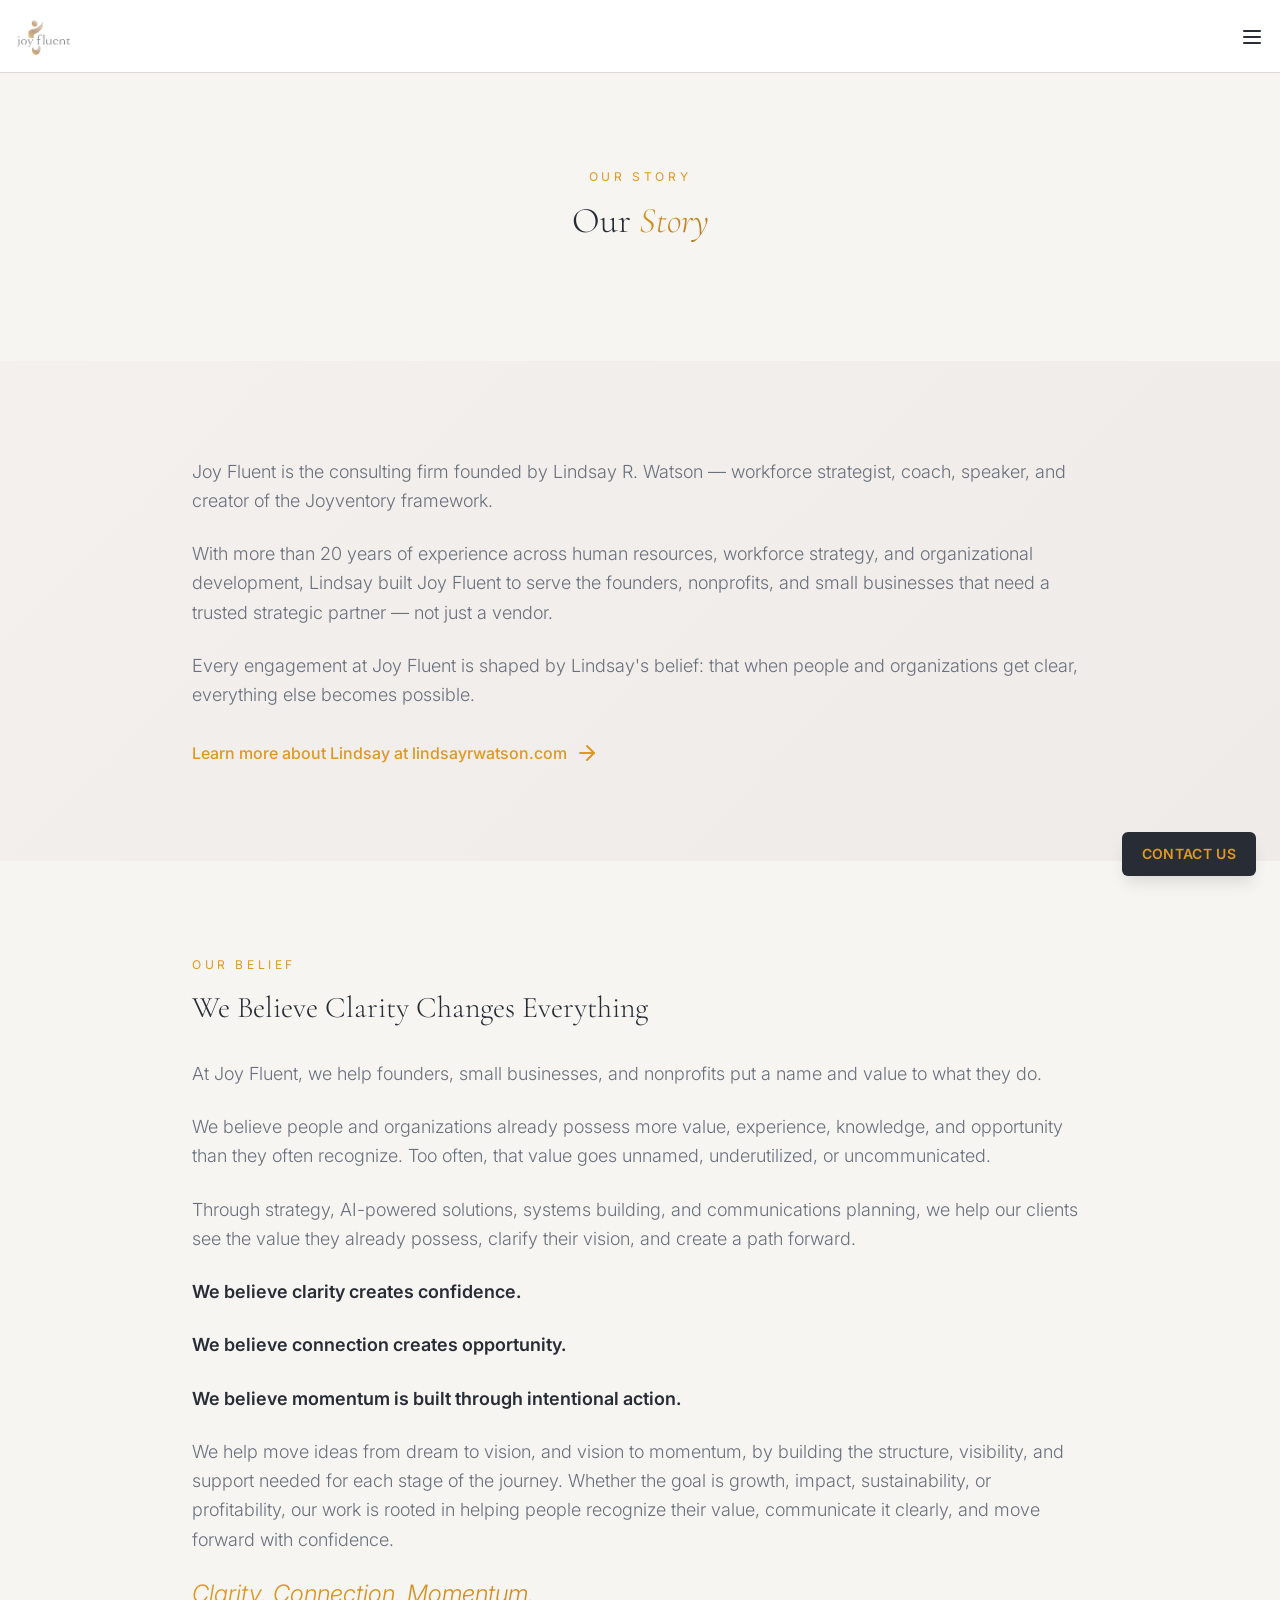
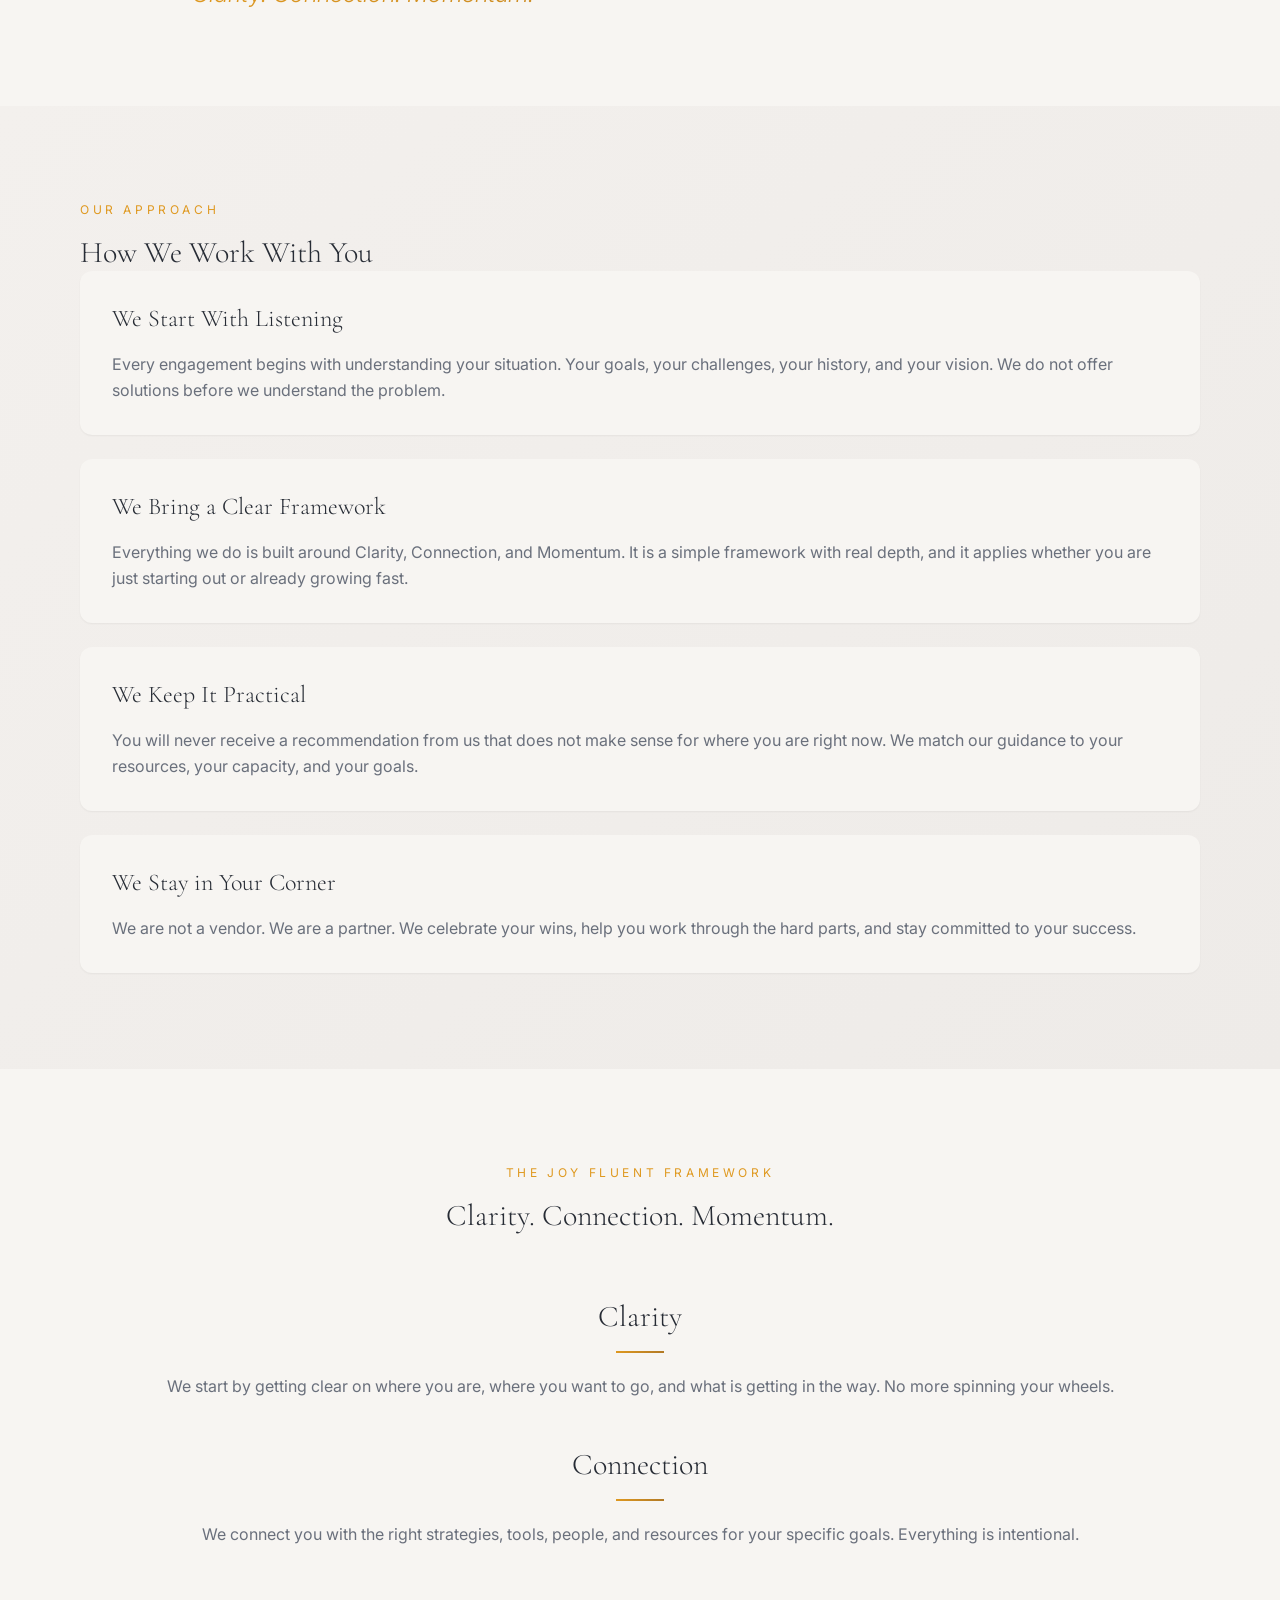
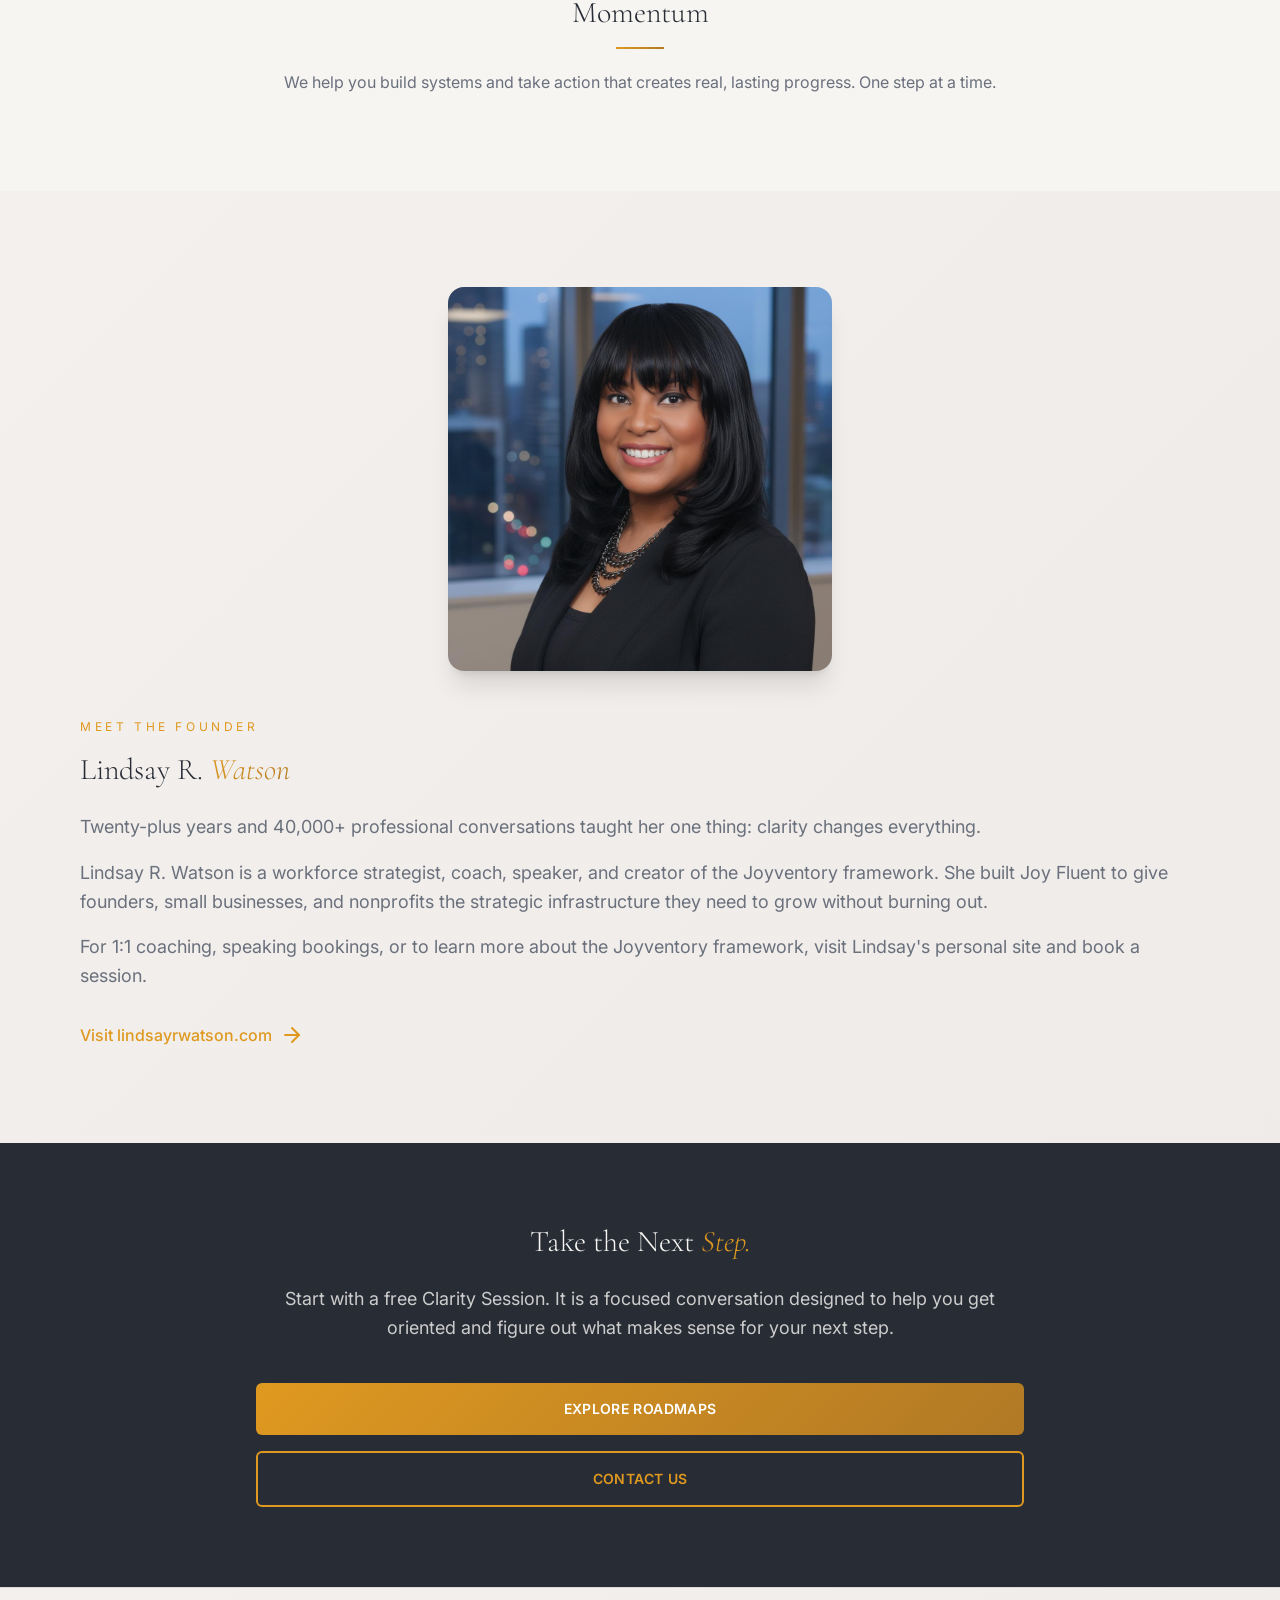
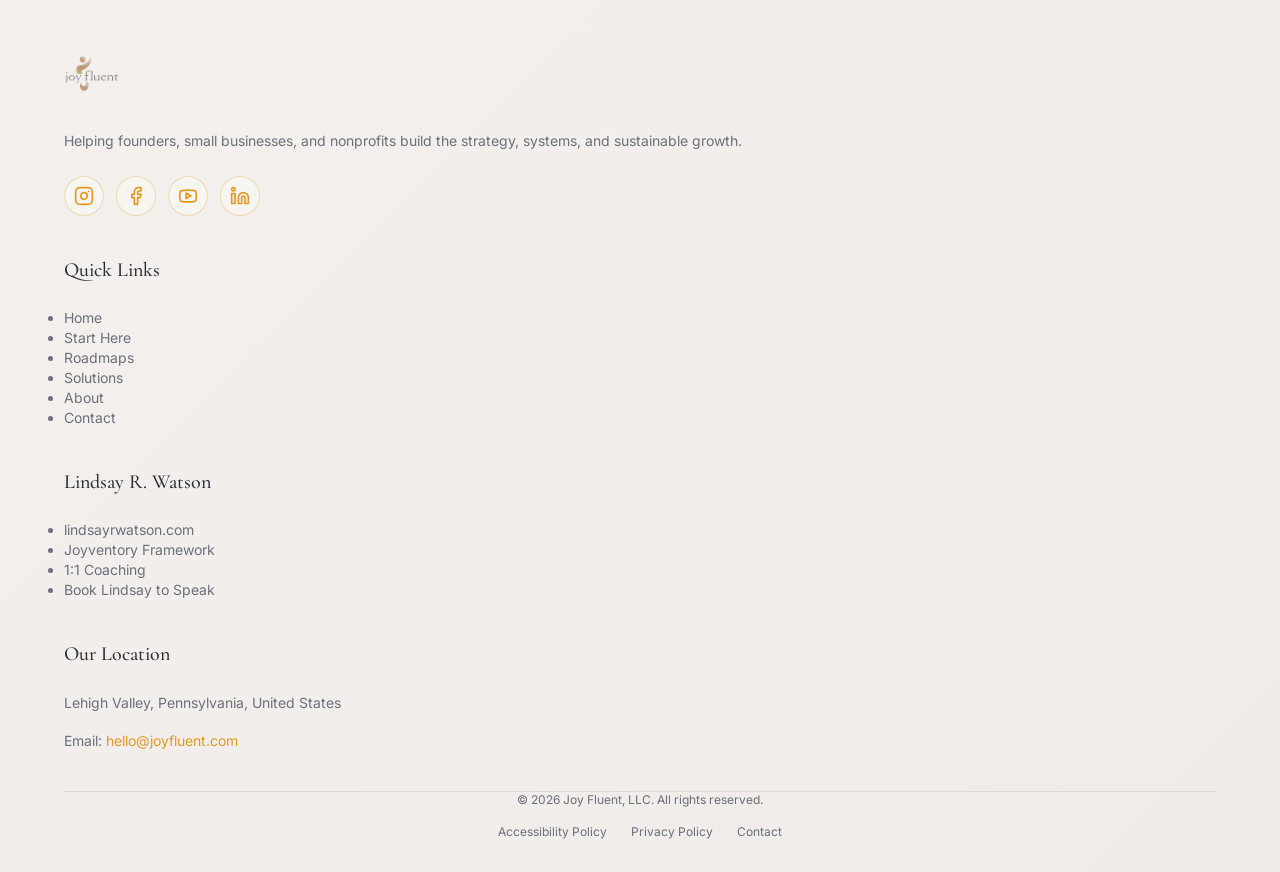
==== about.html @ 50958572 "Initial commit: Replicated Joy Fluent website" ====
<!DOCTYPE html>
<html lang="en">
<head>
  <meta charset="UTF-8">
  <meta name="viewport" content="width=device-width, initial-scale=1.0">
  <title>About Joy Fluent | Clarity, Connection, Momentum</title>
  <link rel="icon" type="image/png" href="assets/joy-fluent-logo.png">
  <link rel="apple-touch-icon" href="assets/joy-fluent-logo.png">
  <meta name="description" content="Joy Fluent is the consulting firm founded by Lindsay R. Watson — workforce strategist, coach, and speaker. We help founders, small businesses, and nonprofits build strategy and systems.">
  <link rel="stylesheet" href="style.css">
</head>
<body>

  <!-- Navigation Header -->
  <nav class="sticky top-0 z-50 bg-white/95 backdrop-blur-md border-b border-border">
    <div class="max-w-7xl mx-auto px-4 md:px-8 flex items-center justify-between h-18 md:h-22">
      <a href="index.html" class="flex items-center shrink-0" aria-label="Joy Fluent home">
        <img alt="Joy Fluent" class="h-14 md:h-16 w-auto" src="assets/joy-fluent-logo.png">
      </a>
      <div class="hidden lg:flex items-center gap-7">
        <a href="index.html" class="text-xs font-body font-medium tracking-wide uppercase transition-colors whitespace-nowrap text-foreground/70 hover:text-foreground">Home</a>
        <a href="start.html" class="text-xs font-body font-medium tracking-wide uppercase transition-colors whitespace-nowrap text-foreground/70 hover:text-foreground">Start Here</a>
        <a href="roadmaps.html" class="text-xs font-body font-medium tracking-wide uppercase transition-colors whitespace-nowrap text-foreground/70 hover:text-foreground">Roadmaps</a>
        <a href="solutions.html" class="text-xs font-body font-medium tracking-wide uppercase transition-colors whitespace-nowrap text-foreground/70 hover:text-foreground">Solutions</a>
        <a href="about.html" class="text-xs font-body font-medium tracking-wide uppercase transition-colors whitespace-nowrap text-foreground border-b-2 border-primary pb-1">About</a>
        <a href="https://www.lindsayrwatson.com" target="_blank" rel="noopener noreferrer" class="text-xs font-body font-medium tracking-wide uppercase transition-colors whitespace-nowrap text-foreground/70 hover:text-foreground">Lindsay R. Watson</a>
        <a href="contact.html" class="text-xs font-body font-medium tracking-wide uppercase transition-colors whitespace-nowrap text-foreground/70 hover:text-foreground">Contact</a>
        <a href="https://www.honeybook.com/widget/joy_fluent_llc_262509/cf_id/5fde792f3f13d2619dc9c4b0" target="_blank" rel="noopener noreferrer" class="gold-gradient-bg text-primary-foreground px-5 py-2.5 rounded-md font-body font-semibold text-xs tracking-wide uppercase hover:opacity-90 transition-opacity">Get Started</a>
      </div>
      <div class="lg:hidden">
        <button type="button" aria-haspopup="dialog" aria-expanded="false" aria-label="Open menu" class="p-2 text-foreground hover:text-primary transition-colors">
          <svg xmlns="http://www.w3.org/2000/svg" width="24" height="24" viewBox="0 0 24 24" fill="none" stroke="currentColor" stroke-width="2" stroke-linecap="round" stroke-linejoin="round" class="lucide lucide-menu w-7 h-7"><line x1="4" x2="20" y1="12" y2="12"></line><line x1="4" x2="20" y1="6" y2="6"></line><line x1="4" x2="20" y1="18" y2="18"></line></svg>
        </button>
      </div>
    </div>
  </nav>

  <!-- Mobile Menu Drawer -->
  <div id="mobile-menu-drawer" class="mobile-menu-drawer">
    <div class="mobile-menu-content">
      <button id="mobile-menu-close" class="mobile-menu-close" aria-label="Close menu">
        <svg xmlns="http://www.w3.org/2000/svg" width="24" height="24" viewBox="0 0 24 24" fill="none" stroke="currentColor" stroke-width="2" stroke-linecap="round" stroke-linejoin="round" class="lucide lucide-x w-7 h-7"><line x1="18" x2="6" y1="6" y2="18"></line><line x1="6" x2="18" y1="6" y2="18"></line></svg>
      </button>
      <div class="mobile-menu-links">
        <a href="index.html">Home</a>
        <a href="start.html">Start Here</a>
        <a href="roadmaps.html">Roadmaps</a>
        <a href="solutions.html">Solutions</a>
        <a href="about.html" class="active">About</a>
        <a href="https://www.lindsayrwatson.com" target="_blank" rel="noopener noreferrer">Lindsay R. Watson</a>
        <a href="contact.html">Contact</a>
        <a href="https://www.honeybook.com/widget/joy_fluent_llc_262509/cf_id/5fde792f3f13d2619dc9c4b0" target="_blank" rel="noopener noreferrer" class="gold-gradient-bg text-primary-foreground text-center py-3 rounded-md font-semibold text-sm">Get Started</a>
      </div>
    </div>
  </div>

  <!-- Hero Section -->
  <section class="section-padding text-center">
    <div class="max-w-3xl mx-auto">
      <p class="font-body text-xs tracking-[0.3em] uppercase text-primary mb-4 text-center">Our Story</p>
      <h1 class="text-4xl md:text-6xl font-display font-light leading-[1.1] mb-6 text-foreground">
        Our <span class="italic gold-gradient-text">Story</span>
      </h1>
    </div>
  </section>

  <!-- Story Intro Section -->
  <section class="section-padding gold-gradient-bg-subtle">
    <div class="max-w-4xl mx-auto">
      <div class="space-y-6 text-lg text-muted-foreground font-body font-light leading-relaxed mb-8">
        <p>
          Joy Fluent is the consulting firm founded by Lindsay R. Watson — workforce strategist, coach, speaker, and creator of the Joyventory framework.
        </p>
        <p>
          With more than 20 years of experience across human resources, workforce strategy, and organizational development, Lindsay built Joy Fluent to serve the founders, nonprofits, and small businesses that need a trusted strategic partner — not just a vendor.
        </p>
        <p>
          Every engagement at Joy Fluent is shaped by Lindsay's belief: that when people and organizations get clear, everything else becomes possible.
        </p>
      </div>
      <a href="https://www.lindsayrwatson.com" target="_blank" rel="noopener noreferrer" class="inline-flex items-center gap-2 font-body font-medium text-primary hover:gap-3 transition-all">
        Learn more about Lindsay at lindsayrwatson.com
        <svg xmlns="http://www.w3.org/2000/svg" width="24" height="24" viewBox="0 0 24 24" fill="none" stroke="currentColor" stroke-width="2" stroke-linecap="round" stroke-linejoin="round" class="lucide lucide-arrow-right w-4 h-4"><path d="M5 12h14"></path><path d="m12 5 7 7-7 7"></path></svg>
      </a>
    </div>
  </section>

  <!-- Our Belief Section -->
  <section class="section-padding bg-background">
    <div class="max-w-4xl mx-auto">
      <p class="font-body text-xs tracking-[0.3em] uppercase text-primary mb-4">Our Belief</p>
      <h2 class="text-3xl md:text-5xl font-display font-light leading-tight mb-8">We Believe Clarity Changes Everything</h2>
      <div class="space-y-6 text-lg text-muted-foreground font-body font-light leading-relaxed">
        <p>
          At Joy Fluent, we help founders, small businesses, and nonprofits put a name and value to what they do.
        </p>
        <p>
          We believe people and organizations already possess more value, experience, knowledge, and opportunity than they often recognize. Too often, that value goes unnamed, underutilized, or uncommunicated.
        </p>
        <p>
          Through strategy, AI-powered solutions, systems building, and communications planning, we help our clients see the value they already possess, clarify their vision, and create a path forward.
        </p>
        <p class="font-semibold text-foreground">We believe clarity creates confidence.</p>
        <p class="font-semibold text-foreground">We believe connection creates opportunity.</p>
        <p class="font-semibold text-foreground">We believe momentum is built through intentional action.</p>
        <p>
          We help move ideas from dream to vision, and vision to momentum, by building the structure, visibility, and support needed for each stage of the journey. Whether the goal is growth, impact, sustainability, or profitability, our work is rooted in helping people recognize their value, communicate it clearly, and move forward with confidence.
        </p>
        <p class="italic gold-gradient-text font-display text-2xl mt-8">Clarity. Connection. Momentum.</p>
      </div>
    </div>
  </section>

  <!-- Our Approach Section -->
  <section class="section-padding gold-gradient-bg-subtle">
    <div class="max-w-6xl mx-auto">
      <div class="mb-12">
        <p class="font-body text-xs tracking-[0.3em] uppercase text-primary mb-4">Our Approach</p>
        <h2 class="text-3xl md:text-5xl font-display font-light leading-tight">How We Work With You</h2>
      </div>
      <div class="grid md:grid-cols-2 lg:grid-cols-4 gap-6">
        
        <!-- Pillar 1 -->
        <div class="bg-background rounded-xl p-8 shadow-sm">
          <h3 class="font-display text-2xl mb-4 text-foreground">We Start With Listening</h3>
          <p class="font-body text-muted-foreground leading-relaxed">Every engagement begins with understanding your situation. Your goals, your challenges, your history, and your vision. We do not offer solutions before we understand the problem.</p>
        </div>

        <!-- Pillar 2 -->
        <div class="bg-background rounded-xl p-8 shadow-sm">
          <h3 class="font-display text-2xl mb-4 text-foreground">We Bring a Clear Framework</h3>
          <p class="font-body text-muted-foreground leading-relaxed">Everything we do is built around Clarity, Connection, and Momentum. It is a simple framework with real depth, and it applies whether you are just starting out or already growing fast.</p>
        </div>

        <!-- Pillar 3 -->
        <div class="bg-background rounded-xl p-8 shadow-sm">
          <h3 class="font-display text-2xl mb-4 text-foreground">We Keep It Practical</h3>
          <p class="font-body text-muted-foreground leading-relaxed">You will never receive a recommendation from us that does not make sense for where you are right now. We match our guidance to your resources, your capacity, and your goals.</p>
        </div>

        <!-- Pillar 4 -->
        <div class="bg-background rounded-xl p-8 shadow-sm">
          <h3 class="font-display text-2xl mb-4 text-foreground">We Stay in Your Corner</h3>
          <p class="font-body text-muted-foreground leading-relaxed">We are not a vendor. We are a partner. We celebrate your wins, help you work through the hard parts, and stay committed to your success.</p>
        </div>

      </div>
    </div>
  </section>

  <!-- The Framework Section -->
  <section class="section-padding bg-background">
    <div class="max-w-6xl mx-auto">
      <div class="text-center mb-16">
        <p class="font-body text-xs tracking-[0.3em] uppercase text-primary mb-4 text-center">The Joy Fluent Framework</p>
        <h2 class="text-3xl md:text-5xl font-display font-light leading-tight max-w-3xl mx-auto">Clarity. Connection. Momentum.</h2>
      </div>
      <div class="grid md:grid-cols-3 gap-12">
        <div class="text-center">
          <h3 class="font-display text-3xl md:text-4xl font-light text-foreground mb-4">Clarity</h3>
          <div class="w-12 h-0.5 gold-gradient-bg mx-auto mb-5"></div>
          <p class="font-body text-muted-foreground leading-relaxed">We start by getting clear on where you are, where you want to go, and what is getting in the way. No more spinning your wheels.</p>
        </div>
        <div class="text-center">
          <h3 class="font-display text-3xl md:text-4xl font-light text-foreground mb-4">Connection</h3>
          <div class="w-12 h-0.5 gold-gradient-bg mx-auto mb-5"></div>
          <p class="font-body text-muted-foreground leading-relaxed">We connect you with the right strategies, tools, people, and resources for your specific goals. Everything is intentional.</p>
        </div>
        <div class="text-center">
          <h3 class="font-display text-3xl md:text-4xl font-light text-foreground mb-4">Momentum</h3>
          <div class="w-12 h-0.5 gold-gradient-bg mx-auto mb-5"></div>
          <p class="font-body text-muted-foreground leading-relaxed">We help you build systems and take action that creates real, lasting progress. One step at a time.</p>
        </div>
      </div>
    </div>
  </section>

  <!-- Meet the Founder Section -->
  <section class="section-padding gold-gradient-bg-subtle">
    <div class="max-w-6xl mx-auto grid md:grid-cols-2 gap-12 lg:gap-16 items-center">
      <div class="flex justify-center md:justify-start">
        <div class="relative">
          <div class="absolute -inset-3 gold-gradient-bg rounded-2xl opacity-20 blur-xl"></div>
          <img src="assets/lindsay-headshot-home.jpeg" alt="Lindsay R. Watson, Founder of Joy Fluent" class="relative rounded-2xl w-full max-w-sm object-cover shadow-xl" width="512" height="512" loading="lazy">
        </div>
      </div>
      <div>
        <p class="font-body text-xs tracking-[0.3em] uppercase text-primary mb-4">Meet the Founder</p>
        <h2 class="text-3xl md:text-5xl font-display font-light leading-tight mb-6">Lindsay R. <span class="italic gold-gradient-text">Watson</span></h2>
        <div class="space-y-4 font-body text-lg text-muted-foreground leading-relaxed mb-8">
          <p>
            Twenty-plus years and 40,000+ professional conversations taught her one thing: clarity changes everything.
          </p>
          <p>
            Lindsay R. Watson is a workforce strategist, coach, speaker, and creator of the Joyventory framework. She built Joy Fluent to give founders, small businesses, and nonprofits the strategic infrastructure they need to grow without burning out.
          </p>
          <p>
            For 1:1 coaching, speaking bookings, or to learn more about the Joyventory framework, visit Lindsay's personal site and book a session.
          </p>
        </div>
        <a href="https://www.lindsayrwatson.com" target="_blank" rel="noopener noreferrer" class="inline-flex items-center gap-2 font-body font-medium text-primary hover:gap-3 transition-all">
          Visit lindsayrwatson.com
          <svg xmlns="http://www.w3.org/2000/svg" width="24" height="24" viewBox="0 0 24 24" fill="none" stroke="currentColor" stroke-width="2" stroke-linecap="round" stroke-linejoin="round" class="lucide lucide-arrow-right w-4 h-4"><path d="M5 12h14"></path><path d="m12 5 7 7-7 7"></path></svg>
        </a>
      </div>
    </div>
  </section>

  <!-- Dark CTA Banner -->
  <section class="py-20 md:py-28 px-6 md:px-12 bg-foreground text-background">
    <div class="max-w-3xl mx-auto text-center">
      <h2 class="text-3xl md:text-5xl font-display font-light leading-tight mb-6">Take the Next <span class="italic text-primary">Step.</span></h2>
      <p class="font-body text-lg text-background/80 leading-relaxed mb-10">
        Start with a free Clarity Session. It is a focused conversation designed to help you get oriented and figure out what makes sense for your next step.
      </p>
      <div class="flex flex-col sm:flex-row gap-4 justify-center">
        <a href="roadmaps.html" class="inline-flex items-center justify-center gold-gradient-bg text-primary-foreground px-8 py-4 rounded-md font-body font-semibold text-sm tracking-wide uppercase hover:opacity-90 transition-all hover:-translate-y-0.5">Explore Roadmaps</a>
        <a href="https://www.honeybook.com/widget/joy_fluent_llc_262509/cf_id/5fde792f3f13d2619dc9c4b0" target="_blank" rel="noopener noreferrer" class="inline-flex items-center justify-center border-2 border-primary text-primary px-8 py-4 rounded-md font-body font-semibold text-sm tracking-wide uppercase hover:bg-primary hover:text-primary-foreground transition-all hover:-translate-y-0.5">Contact Us</a>
      </div>
    </div>
  </section>

  <!-- Footer -->
  <footer class="gold-gradient-bg-subtle text-foreground border-t border-border px-6 md:px-12 pt-14 pb-8">
    <div class="max-w-6xl mx-auto">
      <div class="grid md:grid-cols-2 lg:grid-cols-4 gap-10 mb-10">
        <div>
          <a href="index.html" class="inline-block mb-6">
            <img alt="Joy Fluent" class="h-14 w-auto mix-blend-multiply" src="assets/joy-fluent-logo.png">
          </a>
          <p class="font-body text-sm text-muted-foreground leading-relaxed mb-6">
            Helping founders, small businesses, and nonprofits build the strategy, systems, and sustainable growth.
          </p>
          <div class="flex items-center gap-3">
            <a href="https://www.instagram.com/joyfluent/" target="_blank" rel="noopener noreferrer" class="inline-flex items-center justify-center w-10 h-10 rounded-full border border-primary/30 bg-background text-primary hover:bg-primary hover:text-primary-foreground transition-colors" aria-label="Instagram">
              <svg xmlns="http://www.w3.org/2000/svg" width="20" height="20" viewBox="0 0 24 24" fill="none" stroke="currentColor" stroke-width="2" stroke-linecap="round" stroke-linejoin="round" class="lucide lucide-instagram"><rect width="20" height="20" x="2" y="2" rx="5" ry="5"></rect><path d="M16 11.37A4 4 0 1 1 12.63 8 4 4 0 0 1 16 11.37z"></path><line x1="17.5" x2="17.51" y1="6.5" y2="6.5"></line></svg>
            </a>
            <a href="https://www.facebook.com/joyfluent" target="_blank" rel="noopener noreferrer" class="inline-flex items-center justify-center w-10 h-10 rounded-full border border-primary/30 bg-background text-primary hover:bg-primary hover:text-primary-foreground transition-colors" aria-label="Facebook">
              <svg xmlns="http://www.w3.org/2000/svg" width="20" height="20" viewBox="0 0 24 24" fill="none" stroke="currentColor" stroke-width="2" stroke-linecap="round" stroke-linejoin="round" class="lucide lucide-facebook"><path d="M18 2h-3a5 5 0 0 0-5 5v3H7v4h3v8h4v-8h3l1-4h-4V7a1 1 0 0 1 1-1h3z"></path></svg>
            </a>
            <a href="https://www.youtube.com/@JoyFluent" target="_blank" rel="noopener noreferrer" class="inline-flex items-center justify-center w-10 h-10 rounded-full border border-primary/30 bg-background text-primary hover:bg-primary hover:text-primary-foreground transition-colors" aria-label="YouTube">
              <svg xmlns="http://www.w3.org/2000/svg" width="20" height="20" viewBox="0 0 24 24" fill="none" stroke="currentColor" stroke-width="2" stroke-linecap="round" stroke-linejoin="round" class="lucide lucide-youtube"><path d="M2.5 17a24.12 24.12 0 0 1 0-10 2 2 0 0 1 1.4-1.4 49.56 49.56 0 0 1 16.2 0A2 2 0 0 1 21.5 7a24.12 24.12 0 0 1 0 10 2 2 0 0 1-1.4 1.4 49.55 49.55 0 0 1-16.2 0A2 2 0 0 1 2.5 17z"></path><polygon points="9.75 15.02 15.5 11.75 9.75 8.48 9.75 15.02"></polygon></svg>
            </a>
            <a href="https://www.linkedin.com/company/joyfluent/" target="_blank" rel="noopener noreferrer" class="inline-flex items-center justify-center w-10 h-10 rounded-full border border-primary/30 bg-background text-primary hover:bg-primary hover:text-primary-foreground transition-colors" aria-label="LinkedIn">
              <svg xmlns="http://www.w3.org/2000/svg" width="20" height="20" viewBox="0 0 24 24" fill="none" stroke="currentColor" stroke-width="2" stroke-linecap="round" stroke-linejoin="round" class="lucide lucide-linkedin"><path d="M16 8a6 6 0 0 1 6 6v7h-4v-7a2 2 0 0 0-2-2 2 2 0 0 0-2 2v7h-4v-7a6 6 0 0 1 6-6z"></path><rect width="4" height="12" x="2" y="9"></rect><circle cx="4" cy="4" r="2"></circle></svg>
            </a>
          </div>
        </div>
        <div>
          <h4 class="font-display text-xl font-medium mb-6">Quick Links</h4>
          <ul class="space-y-3 font-body text-sm text-muted-foreground">
            <li><a href="index.html" class="hover:text-primary transition-colors">Home</a></li>
            <li><a href="start.html" class="hover:text-primary transition-colors">Start Here</a></li>
            <li><a href="roadmaps.html" class="hover:text-primary transition-colors">Roadmaps</a></li>
            <li><a href="solutions.html" class="hover:text-primary transition-colors">Solutions</a></li>
            <li><a href="about.html" class="hover:text-primary transition-colors">About</a></li>
            <li><a href="contact.html" class="hover:text-primary transition-colors">Contact</a></li>
          </ul>
        </div>
        <div>
          <h4 class="font-display text-xl font-medium mb-6">Lindsay R. Watson</h4>
          <ul class="space-y-3 font-body text-sm text-muted-foreground">
            <li><a href="https://www.lindsayrwatson.com" target="_blank" rel="noopener noreferrer" class="hover:text-primary transition-colors">lindsayrwatson.com</a></li>
            <li><a href="https://www.lindsayrwatson.com" target="_blank" rel="noopener noreferrer" class="hover:text-primary transition-colors">Joyventory Framework</a></li>
            <li><a href="https://www.lindsayrwatson.com" target="_blank" rel="noopener noreferrer" class="hover:text-primary transition-colors">1:1 Coaching</a></li>
            <li><a href="https://www.lindsayrwatson.com" target="_blank" rel="noopener noreferrer" class="hover:text-primary transition-colors">Book Lindsay to Speak</a></li>
          </ul>
        </div>
        <div>
          <h4 class="font-display text-xl font-medium mb-6">Our Location</h4>
          <p class="font-body text-sm text-muted-foreground leading-relaxed mb-4">
            Lehigh Valley, Pennsylvania, United States
          </p>
          <p class="font-body text-sm text-muted-foreground">
            Email: <a href="mailto:hello@joyfluent.com" class="text-primary hover:underline">hello@joyfluent.com</a>
          </p>
        </div>
      </div>
      <div class="border-t border-border pt-8 flex flex-col md:flex-row justify-between items-center gap-4 text-xs text-muted-foreground font-body">
        <p>&copy; 2026 Joy Fluent, LLC. All rights reserved.</p>
        <div class="flex gap-6">
          <a href="accessibility.html" class="hover:text-primary transition-colors">Accessibility Policy</a>
          <a href="privacy.html" class="hover:text-primary transition-colors">Privacy Policy</a>
          <a href="contact.html" class="hover:text-primary transition-colors">Contact</a>
        </div>
      </div>
    </div>
  </footer>

  <!-- Fixed HoneyBook CTA Widget Button -->
  <a href="https://www.honeybook.com/widget/joy_fluent_llc_262509/cf_id/5fde792f3f13d2619dc9c4b0" target="_blank" rel="noopener noreferrer" class="fixed-contact-button px-5 py-3 rounded-md font-body font-semibold text-sm tracking-wide uppercase shadow-lg hover:opacity-90 transition-opacity flex items-center gap-2">
    Contact Us
  </a>

  <script src="script.js"></script>
</body>
</html>
---- style.css ----
@import "https://fonts.googleapis.com/css2?family=Cormorant+Garamond:ital,wght@0,300;0,400;0,500;0,600;0,700;1,300;1,400&family=Inter:wght@300;400;500;600&display=swap";

/* CSS Variables matching original theme */
:root {
  --background: 30 25% 96%;
  --foreground: 220 15% 18%;
  --card: 30 20% 93%;
  --card-foreground: 220 15% 18%;
  --popover: 30 25% 96%;
  --popover-foreground: 220 15% 18%;
  --primary: 38 75% 50%;
  --primary-foreground: 0 0% 100%;
  --secondary: 30 15% 90%;
  --secondary-foreground: 220 15% 25%;
  --muted: 30 10% 90%;
  --muted-foreground: 220 8% 45%;
  --accent: 38 75% 50%;
  --accent-foreground: 0 0% 100%;
  --destructive: 0 84.2% 60.2%;
  --destructive-foreground: 0 0% 100%;
  --border: 30 10% 85%;
  --input: 30 10% 85%;
  --ring: 38 75% 50%;
  --radius: .5rem;
  --gold-start: 38 75% 55%;
  --gold-end: 36 65% 42%;
  --warm-cream: 30 20% 93%;
  --warm-white: 30 25% 96%;
  --charcoal: 220 15% 18%;
  --soft-gray: 220 8% 55%;
}

/* Base resets */
* {
  box-sizing: border-box;
  margin: 0;
  padding: 0;
  border-color: hsl(var(--border));
}

html {
  scroll-behavior: smooth;
}

body {
  background-color: hsl(var(--background));
  font-family: 'Inter', sans-serif;
  color: hsl(var(--foreground));
  -webkit-font-smoothing: antialiased;
  -moz-osx-font-smoothing: grayscale;
  line-height: 1.5;
  overflow-x: hidden;
}

h1, h2, h3, h4, h5, h6 {
  font-family: 'Cormorant Garamond', serif;
  font-weight: 300;
}

a {
  color: inherit;
  text-decoration: none;
}

button {
  background: none;
  border: none;
  cursor: pointer;
  font-family: inherit;
}

img {
  max-width: 100%;
  height: auto;
  display: block;
}

/* Common Layout Utilities */
.min-h-screen { min-height: 100vh; }
.w-full { width: 100%; }
.h-full { height: 100%; }
.h-auto { height: auto; }
.max-w-7xl { max-width: 80rem; }
.max-w-6xl { max-width: 72rem; }
.max-w-4xl { max-width: 56rem; }
.max-w-3xl { max-width: 48rem; }
.max-w-2xl { max-width: 42rem; }
.max-w-sm { max-width: 24rem; }
.mx-auto { margin-left: auto; margin-right: auto; }

/* Display & Flexbox/Grid Utilities */
.block { display: block; }
.inline-block { display: inline-block; }
.flex { display: flex; }
.inline-flex { display: inline-flex; }
.grid { display: grid; }
.hidden { display: none; }

.flex-col { flex-direction: column; }
.flex-row { flex-direction: row; }
.items-start { align-items: flex-start; }
.items-center { align-items: center; }
.justify-center { justify-content: center; }
.justify-between { justify-content: space-between; }
.flex-grow { flex-grow: 1; }
.shrink-0 { flex-shrink: 0; }

.gap-2 { gap: 0.5rem; }
.gap-3 { gap: 0.75rem; }
.gap-4 { gap: 1rem; }
.gap-6 { gap: 1.5rem; }
.gap-7 { gap: 1.75rem; }
.gap-8 { gap: 2rem; }
.gap-10 { gap: 2.5rem; }
.gap-12 { gap: 3rem; }

.grid-cols-1 { grid-template-columns: repeat(1, minmax(0, 1fr)); }

@media (min-width: 768px) {
  .md:flex-row { flex-direction: row; }
  .md:grid-cols-2 { grid-template-columns: repeat(2, minmax(0, 1fr)); }
  .md:grid-cols-3 { grid-template-columns: repeat(3, minmax(0, 1fr)); }
  .hidden.md:flex { display: flex; }
}

@media (min-width: 1024px) {
  .lg:flex { display: flex; }
  .lg:hidden { display: none; }
}

/* Padding & Margin Utilities */
.p-8 { padding: 2rem; }
.px-4 { padding-left: 1rem; padding-right: 1rem; }
.px-5 { padding-left: 1.25rem; padding-right: 1.25rem; }
.px-6 { padding-left: 1.5rem; padding-right: 1.5rem; }
.px-8 { padding-left: 2rem; padding-right: 2rem; }
.py-2 { padding-top: 0.5rem; padding-bottom: 0.5rem; }
.py-2.5 { padding-top: 0.625rem; padding-bottom: 0.625rem; }
.py-3 { padding-top: 0.75rem; padding-bottom: 0.75rem; }
.py-4 { padding-top: 1rem; padding-bottom: 1rem; }
.py-16 { padding-top: 4rem; padding-bottom: 4rem; }
.py-20 { padding-top: 5rem; padding-bottom: 5rem; }
.pb-1 { padding-bottom: 0.25rem; }
.pb-8 { padding-bottom: 2rem; }
.pt-14 { padding-top: 3.5rem; }
.mt-4 { margin-top: 1rem; }
.mt-6 { margin-top: 1.5rem; }
.mt-8 { margin-top: 2rem; }
.mt-10 { margin-top: 2.5rem; }
.mt-14 { margin-top: 3.5rem; }
.mb-2 { margin-bottom: 0.5rem; }
.mb-3 { margin-bottom: 0.75rem; }
.mb-4 { margin-bottom: 1rem; }
.mb-5 { margin-bottom: 1.25rem; }
.mb-6 { margin-bottom: 1.5rem; }
.mb-8 { margin-bottom: 2rem; }
.mb-10 { margin-bottom: 2.5rem; }
.mb-16 { margin-bottom: 4rem; }
.space-y-4 > :not([hidden]) ~ :not([hidden]) { margin-top: 1rem; }
.space-y-5 > :not([hidden]) ~ :not([hidden]) { margin-top: 1.25rem; }
.space-y-6 > :not([hidden]) ~ :not([hidden]) { margin-top: 1.5rem; }
.space-y-8 > :not([hidden]) ~ :not([hidden]) { margin-top: 2rem; }

/* Typography Utilities */
.text-xs { font-size: 0.75rem; line-height: 1rem; }
.text-sm { font-size: 0.875rem; line-height: 1.25rem; }
.text-base { font-size: 1rem; line-height: 1.5rem; }
.text-lg { font-size: 1.125rem; line-height: 1.75rem; }
.text-xl { font-size: 1.25rem; line-height: 1.75rem; }
.text-2xl { font-size: 1.5rem; line-height: 2rem; }
.text-3xl { font-size: 1.875rem; line-height: 2.25rem; }
.text-4xl { font-size: 2.25rem; line-height: 2.5rem; }
.text-5xl { font-size: 3rem; line-height: 1.1; }
.text-6xl { font-size: 3.75rem; line-height: 1.1; }
.text-7xl { font-size: 4.5rem; line-height: 1.05; }

.font-light { font-weight: 300; }
.font-normal { font-weight: 400; }
.font-medium { font-weight: 500; }
.font-semibold { font-weight: 600; }
.font-bold { font-weight: 700; }

.uppercase { text-transform: uppercase; }
.italic { font-style: italic; }
.not-italic { font-style: normal; }
.text-center { text-align: center; }
.text-left { text-align: left; }
.text-right { text-align: right; }
.tracking-wide { letter-spacing: 0.025em; }
.tracking-widest { letter-spacing: 0.1em; }
.tracking-\[0\.3em\] { letter-spacing: 0.3em; }
.leading-relaxed { line-height: 1.625; }
.leading-tight { line-height: 1.25; }
.leading-\[1\.05\] { line-height: 1.05; }
.leading-\[1\.1\] { line-height: 1.1; }
.whitespace-nowrap { white-space: nowrap; }

/* Core Color Utilities */
.text-foreground { color: hsl(var(--foreground)); }
.text-muted-foreground { color: hsl(var(--muted-foreground)); }
.text-primary { color: hsl(var(--primary)); }
.text-primary-foreground { color: hsl(var(--primary-foreground)); }
.text-background { color: hsl(var(--background)); }
.text-foreground\/70 { color: hsl(var(--foreground) / 0.7); }
.text-foreground\/90 { color: hsl(var(--foreground) / 0.9); }
.text-background\/80 { color: hsl(var(--background) / 0.8); }

.bg-background { background-color: hsl(var(--background)); }
.bg-card { background-color: hsl(var(--card)); }
.bg-muted { background-color: hsl(var(--muted)); }
.bg-foreground { background-color: hsl(var(--foreground)); }
.bg-white\/95 { background-color: rgba(255, 255, 255, 0.95); }
.backdrop-blur-md { backdrop-filter: blur(12px); -webkit-backdrop-filter: blur(12px); }

/* Borders & Shadow Utilities */
.border { border-width: 1px; border-style: solid; }
.border-2 { border-width: 2px; border-style: solid; }
.border-b { border-bottom-width: 1px; border-bottom-style: solid; }
.border-b-2 { border-bottom-width: 2px; border-bottom-style: solid; }
.border-t { border-top-width: 1px; border-top-style: solid; }
.border-l-4 { border-left-width: 4px; border-left-style: solid; }
.border-primary\/30 { border-color: hsl(var(--primary) / 0.3); }
.border-border { border-color: hsl(var(--border)); }
.border-primary { border-color: hsl(var(--primary)); }
.border-transparent { border-color: transparent; }

.rounded-md { border-radius: calc(var(--radius) - 2px); }
.rounded-xl { border-radius: 0.75rem; }
.rounded-2xl { border-radius: 1rem; }
.rounded-full { border-radius: 9999px; }

.shadow-sm { box-shadow: 0 1px 2px 0 rgba(0, 0, 0, 0.05); }
.shadow-md { box-shadow: 0 4px 6px -1px rgba(0, 0, 0, 0.1), 0 2px 4px -2px rgba(0, 0, 0, 0.1); }
.shadow-lg { box-shadow: 0 10px 15px -3px rgba(0, 0, 0, 0.1), 0 4px 6px -4px rgba(0, 0, 0, 0.1); }
.shadow-xl { box-shadow: 0 20px 25px -5px rgba(0, 0, 0, 0.1), 0 8px 10px -6px rgba(0, 0, 0, 0.1); }

/* Sticky & Sizing Layouts */
.sticky { position: sticky; }
.absolute { position: absolute; }
.relative { position: relative; }
.inset-0 { top: 0; right: 0; bottom: 0; left: 0; }
.top-0 { top: 0; }
.z-50 { z-index: 50; }
.z-10 { z-index: 10; }
.shrink-0 { flex-shrink: 0; }
.mix-blend-multiply { mix-blend-mode: multiply; }
.object-cover { object-fit: cover; }
.w-auto { width: auto; }
.h-14 { height: 3.5rem; }
.h-18 { height: 4.5rem; }
.w-12 { width: 3rem; }
.h-12 { height: 3rem; }
.h-0\.5 { height: 0.125rem; }
.w-10 { width: 2.5rem; }
.h-10 { height: 2.5rem; }
.w-2 { width: 0.5rem; }
.h-2 { height: 0.5rem; }
.blur-xl { filter: blur(24px); }
.opacity-20 { opacity: 0.2; }
.opacity-90 { opacity: 0.9; }

@media (min-width: 768px) {
  .md:h-16 { height: 4rem; }
  .md:h-22 { height: 5.5rem; }
  .md:h-18 { height: 4.5rem; }
}

/* Custom Gradients and Styles */
.gold-gradient-text {
  background: linear-gradient(135deg, #df9920, #b17925);
  -webkit-background-clip: text;
  -webkit-text-fill-color: transparent;
  background-clip: text;
}

.gold-gradient-bg {
  background: linear-gradient(135deg, #df9920, #b17925);
}

.gold-gradient-bg-subtle {
  background: linear-gradient(135deg, #f3f0ed, #eeebe8);
}

.section-padding {
  padding-top: 60px;
  padding-bottom: 60px;
  padding-left: 1.5rem;
  padding-right: 1.5rem;
}

@media (min-width: 768px) {
  .section-padding {
    padding: 5rem 3rem;
  }
}

@media (min-width: 1024px) {
  .section-padding {
    padding: 6rem 5rem;
  }
}

/* Transition Utilities */
.transition-all {
  transition: all 0.3s cubic-bezier(0.4, 0, 0.2, 1);
}

.transition-colors {
  transition: color 0.15s ease-in-out, background-color 0.15s ease-in-out, border-color 0.15s ease-in-out;
}

.transition-opacity {
  transition: opacity 0.15s linear;
}

/* Interactive Hovers */
.hover\:-translate-y-0\.5:hover {
  transform: translateY(-0.125rem);
}

.hover\:-translate-y-1:hover {
  transform: translateY(-0.25rem);
}

.hover\:opacity-90:hover {
  opacity: 0.9;
}

.hover\:bg-primary:hover {
  background-color: hsl(var(--primary));
}

.hover\:text-primary-foreground:hover {
  color: hsl(var(--primary-foreground));
}

.hover\:text-foreground:hover {
  color: hsl(var(--foreground));
}

.hover\:text-primary:hover {
  color: hsl(var(--primary));
}

.hover\:underline:hover {
  text-decoration: underline;
}

.hover\:shadow-lg:hover {
  box-shadow: 0 10px 15px -3px rgba(0, 0, 0, 0.1), 0 4px 6px -4px rgba(0, 0, 0, 0.1);
}

.hover\:shadow-xl:hover {
  box-shadow: 0 20px 25px -5px rgba(0, 0, 0, 0.1), 0 8px 10px -6px rgba(0, 0, 0, 0.1);
}

/* SVG icons alignment */
.lucide {
  display: inline-block;
  vertical-align: middle;
}

/* Dotted path custom alignment */
.-mt-2 {
  margin-top: -0.5rem;
}

/* Absolute backgrounds */
.bg-background\/90 {
  background-color: hsl(var(--background) / 0.9);
}

@media (min-width: 768px) {
  .md:bg-background\/85 {
    background-color: hsl(var(--background) / 0.85);
  }
}

/* Testimonial figure layout */
.bg-card {
  background-color: hsl(var(--card));
}

/* Footer & Accessibility layouts */
.border-t {
  border-top-width: 1px;
}

/* Mobile Menu Drawer Overlay */
.mobile-menu-drawer {
  position: fixed;
  inset: 0;
  z-index: 100;
  display: none;
  background-color: rgba(0, 0, 0, 0.4);
  backdrop-filter: blur(4px);
  opacity: 0;
  transition: opacity 0.3s ease;
}

.mobile-menu-drawer.open {
  display: block;
  opacity: 1;
}

.mobile-menu-content {
  position: absolute;
  top: 0;
  right: 0;
  width: 80%;
  max-width: 350px;
  height: 100%;
  background-color: hsl(var(--background));
  box-shadow: -10px 0 25px -5px rgba(0, 0, 0, 0.1);
  display: flex;
  flex-direction: column;
  padding: 2rem;
  transform: translateX(100%);
  transition: transform 0.3s cubic-bezier(0.4, 0, 0.2, 1);
}

.mobile-menu-drawer.open .mobile-menu-content {
  transform: translateX(0);
}

.mobile-menu-close {
  align-self: flex-end;
  padding: 0.5rem;
  margin-bottom: 2rem;
}

.mobile-menu-links {
  display: flex;
  flex-direction: column;
  gap: 1.5rem;
}

.mobile-menu-links a {
  font-size: 1rem;
  font-weight: 500;
  text-transform: uppercase;
  letter-spacing: 0.05em;
  color: hsl(var(--foreground));
  padding-bottom: 0.5rem;
  border-b: 1px solid hsl(var(--border) / 0.5);
}

.mobile-menu-links a.active {
  color: hsl(var(--primary));
  border-b-color: hsl(var(--primary));
}

/* Social icons footer */
.border-primary\/30 {
  border-color: hsl(var(--primary) / 0.3);
}

/* Fixed CTA Button on Scroll */
.fixed-contact-button {
  position: fixed;
  bottom: 1.5rem;
  right: 1.5rem;
  z-index: 40;
  background-color: hsl(var(--foreground));
  color: hsl(var(--primary));
  box-shadow: 0 10px 15px -3px rgba(0, 0, 0, 0.1);
  transition: opacity 0.3s ease;
}

/* FAQ Accordion Styling */
.faq-item {
  border-bottom: 1px solid hsl(var(--border));
  padding: 1.25rem 0;
}

.faq-trigger {
  width: 100%;
  display: flex;
  justify-content: space-between;
  align-items: center;
  text-align: left;
  font-family: 'Cormorant Garamond', serif;
  font-size: 1.5rem;
  color: hsl(var(--foreground));
  cursor: pointer;
}

.faq-content {
  max-height: 0;
  overflow: hidden;
  transition: max-height 0.3s ease-out, margin-top 0.3s ease-out;
}

.faq-item.active .faq-content {
  max-height: 500px;
  margin-top: 1rem;
}

.faq-icon {
  transition: transform 0.3s ease;
}

.faq-item.active .faq-icon {
  transform: rotate(180deg);
}
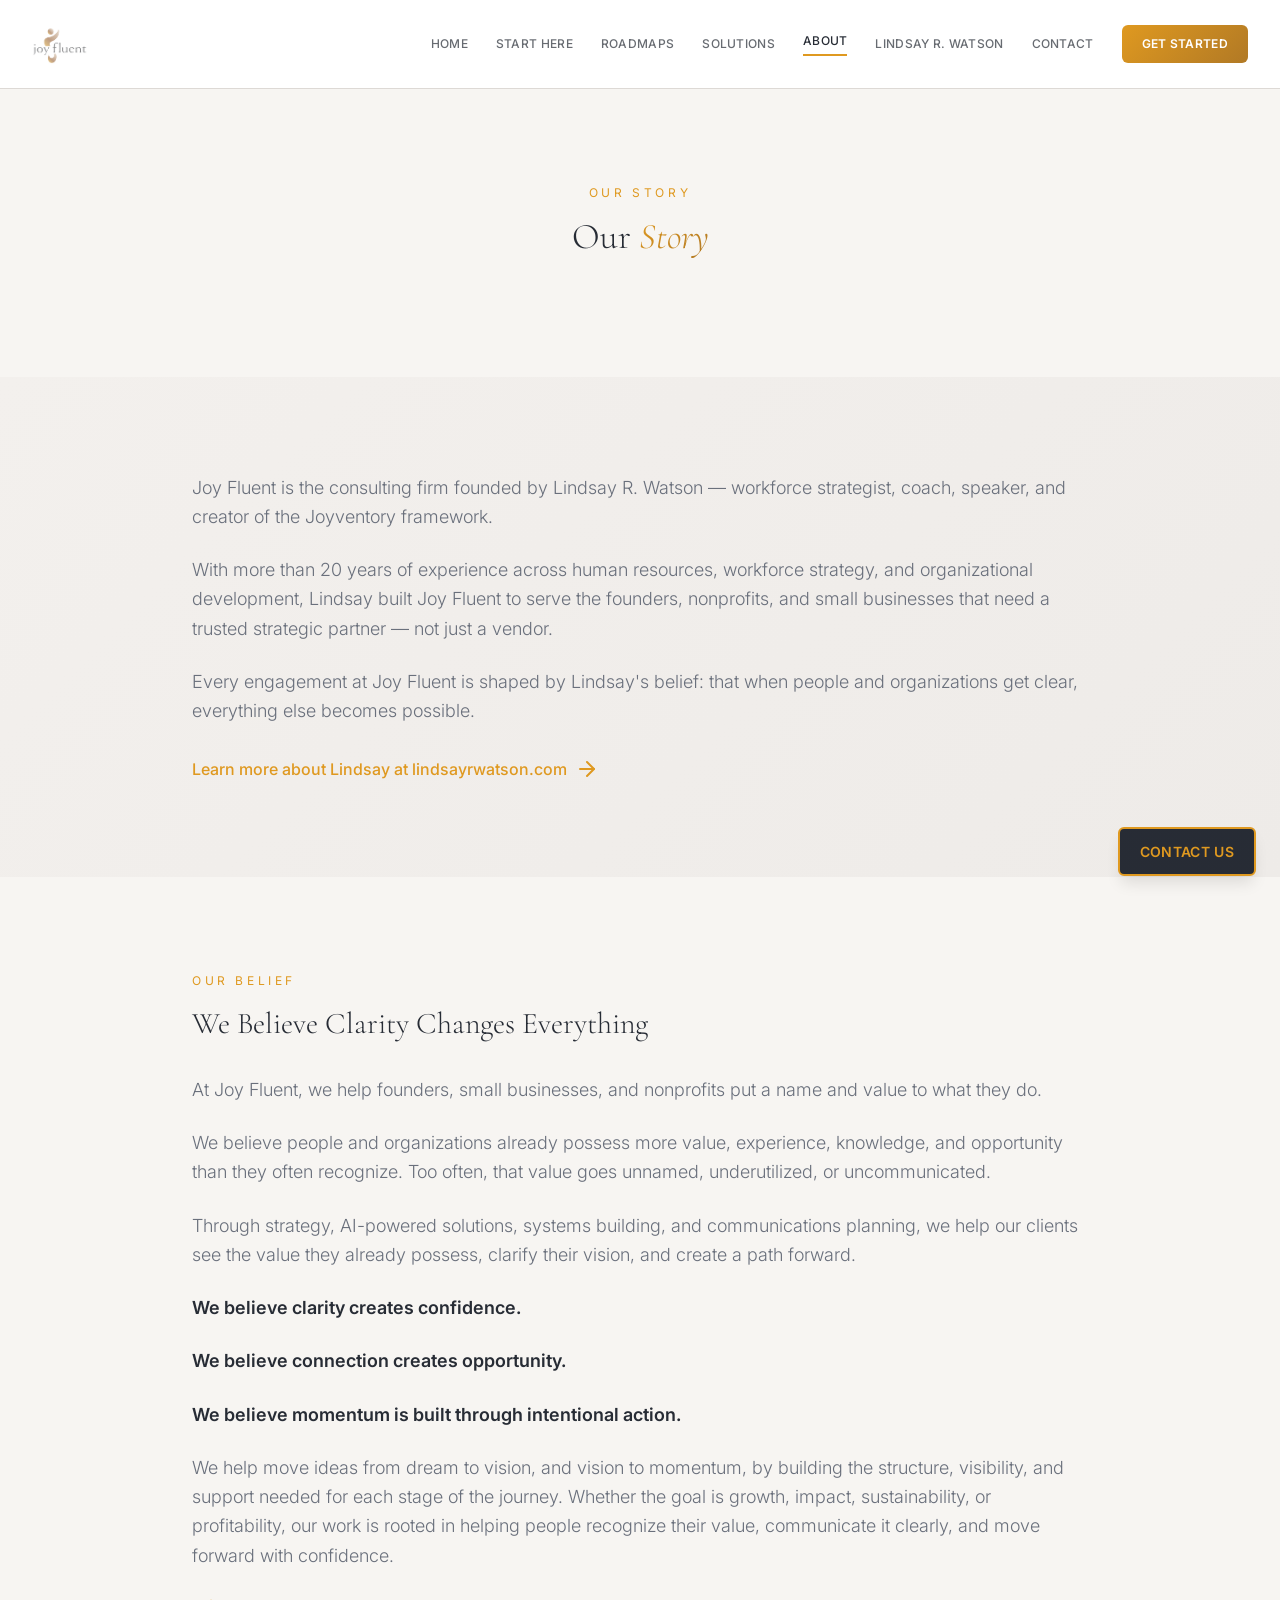
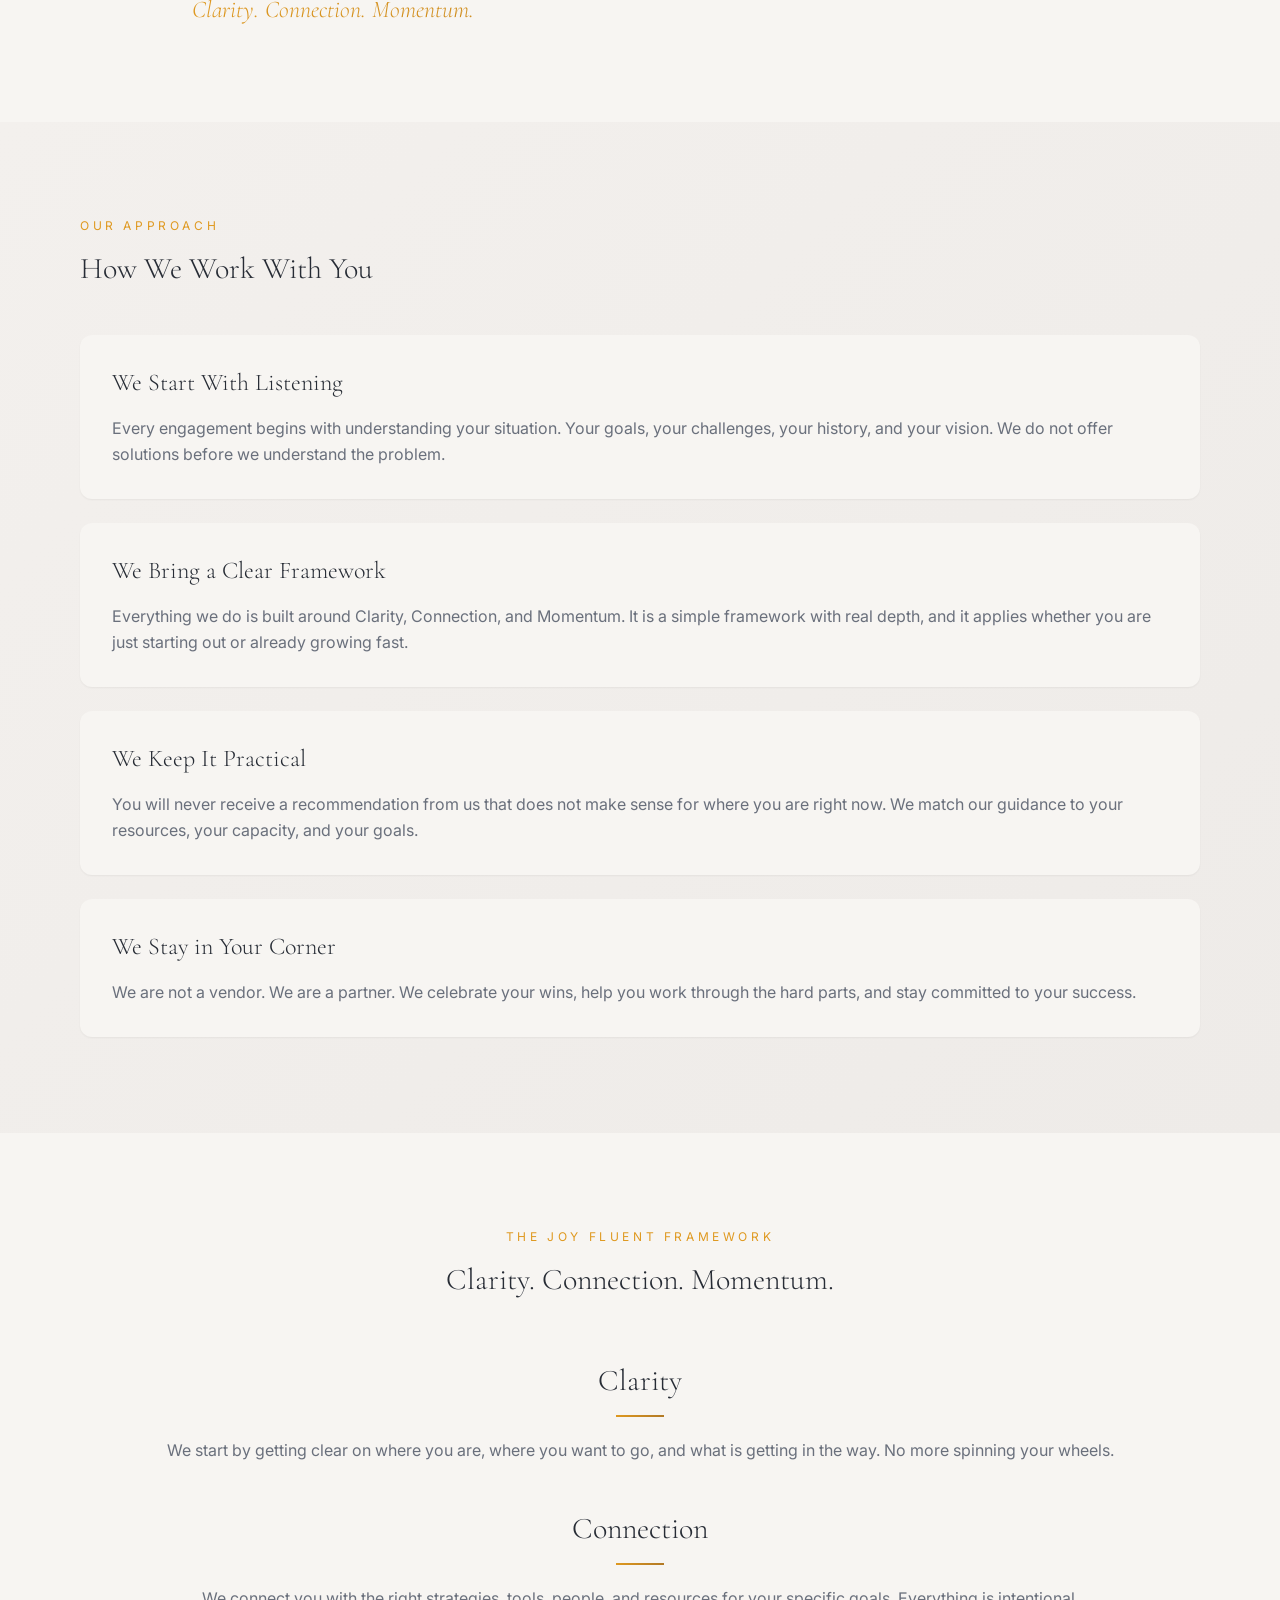
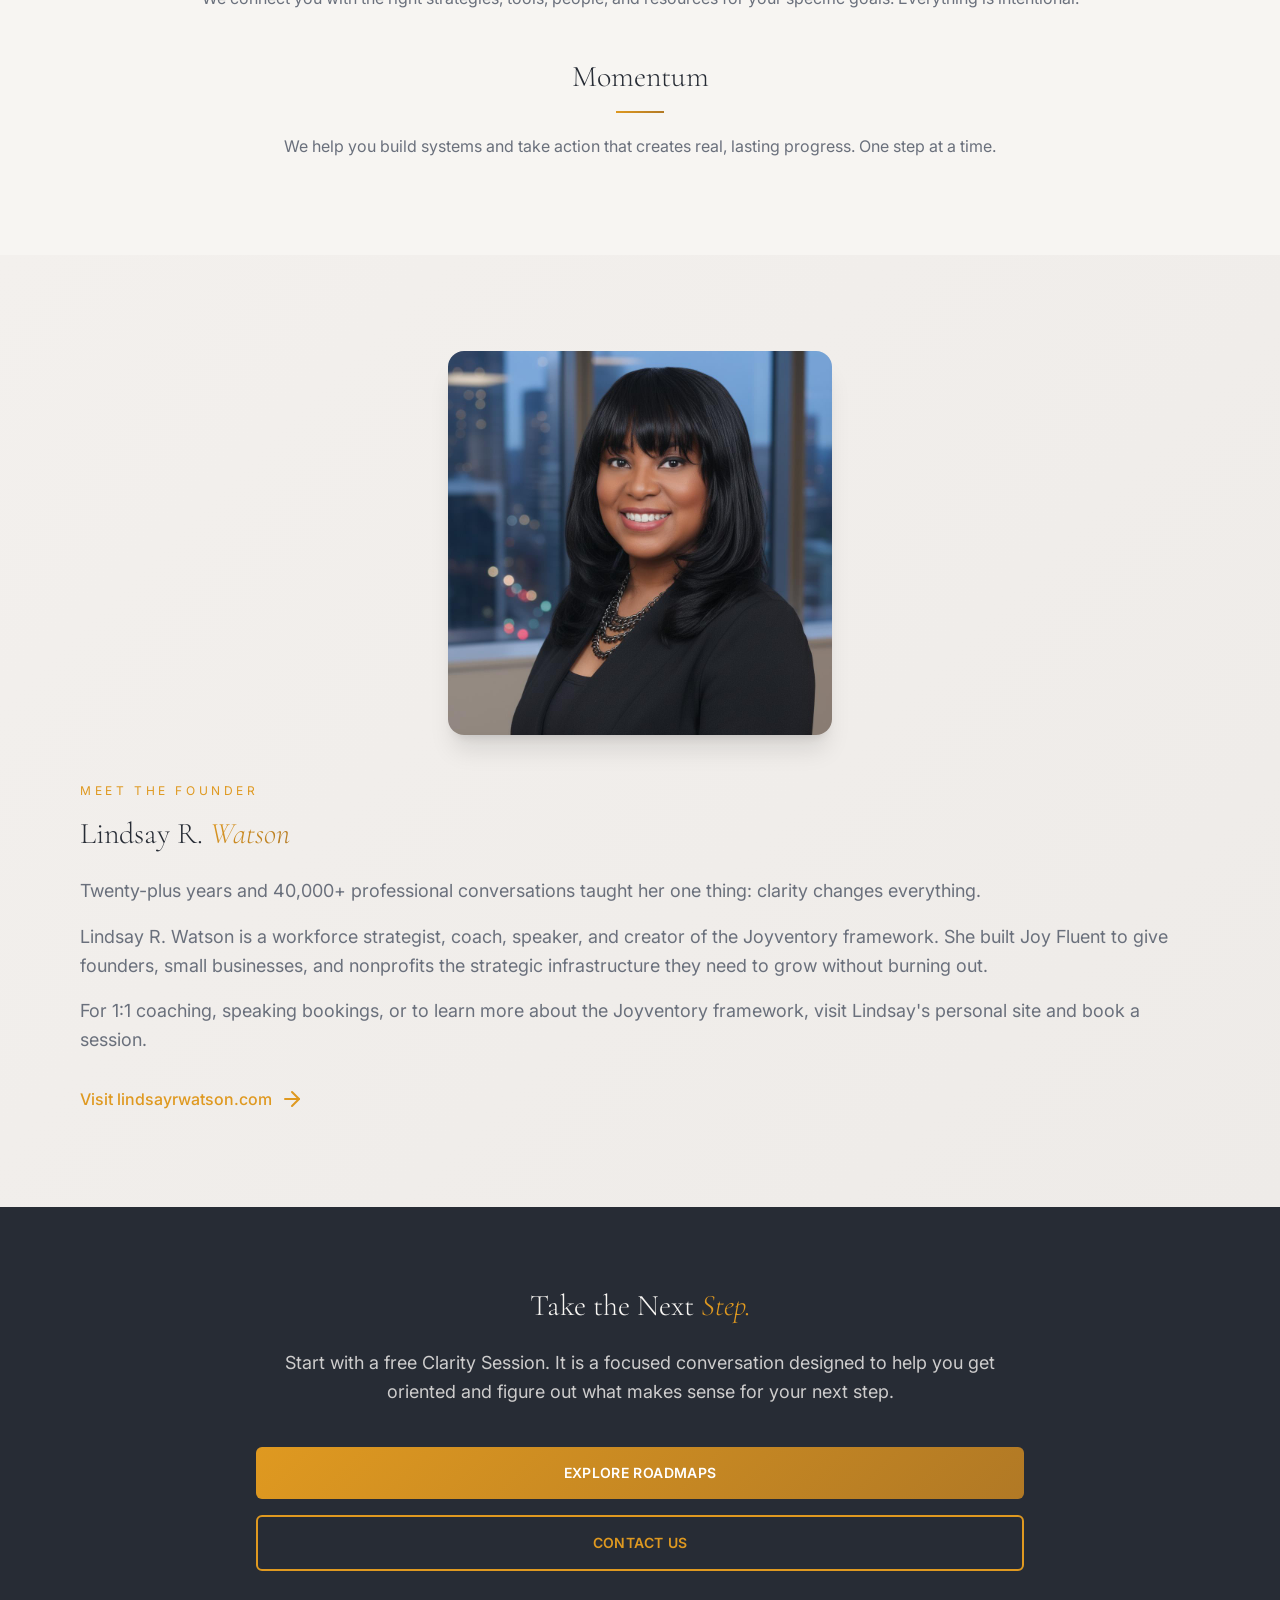
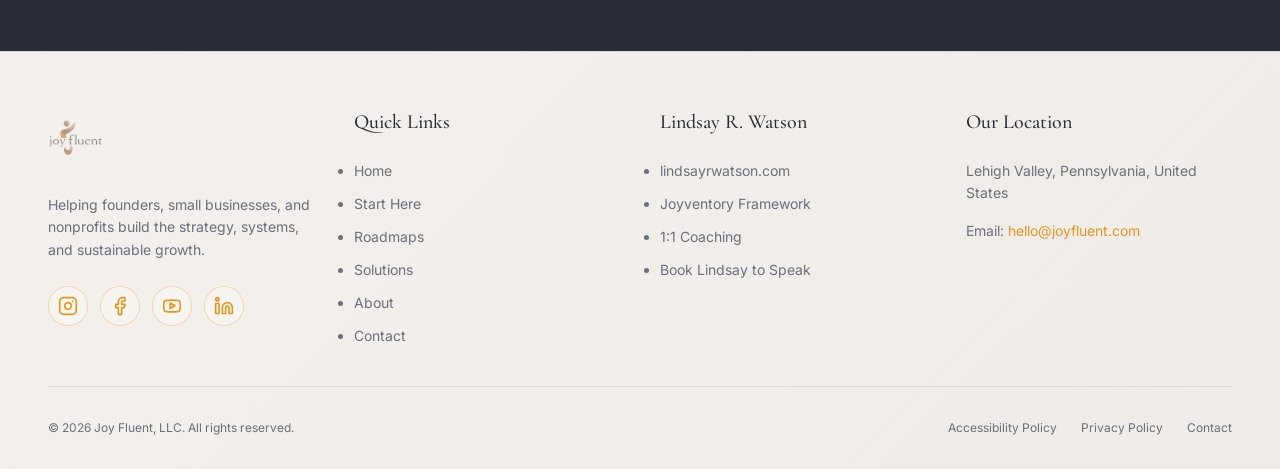
==== commit 530fbf38: "Refactor navbar/drawer/footer to semantic CSS, add scroll animations, implement infinite auto-slidin" ====
--- a/about.html
+++ b/about.html
@@ -4,7 +4,7 @@
   <meta charset="UTF-8">
   <meta name="viewport" content="width=device-width, initial-scale=1.0">
   <title>About Joy Fluent | Clarity, Connection, Momentum</title>
-  <link rel="icon" type="image/png" href="assets/joy-fluent-logo.png">
+  <link class="favicon" rel="icon" type="image/png" href="assets/joy-fluent-logo.png">
   <link rel="apple-touch-icon" href="assets/joy-fluent-logo.png">
   <meta name="description" content="Joy Fluent is the consulting firm founded by Lindsay R. Watson — workforce strategist, coach, and speaker. We help founders, small businesses, and nonprofits build strategy and systems.">
   <link rel="stylesheet" href="style.css">
@@ -12,23 +12,23 @@
 <body>
 
   <!-- Navigation Header -->
-  <nav class="sticky top-0 z-50 bg-white/95 backdrop-blur-md border-b border-border">
-    <div class="max-w-7xl mx-auto px-4 md:px-8 flex items-center justify-between h-18 md:h-22">
-      <a href="index.html" class="flex items-center shrink-0" aria-label="Joy Fluent home">
+  <nav class="navbar">
+    <div class="navbar-container">
+      <a href="index.html" class="navbar-logo" aria-label="Joy Fluent home">
         <img alt="Joy Fluent" class="h-14 md:h-16 w-auto" src="assets/joy-fluent-logo.png">
       </a>
-      <div class="hidden lg:flex items-center gap-7">
-        <a href="index.html" class="text-xs font-body font-medium tracking-wide uppercase transition-colors whitespace-nowrap text-foreground/70 hover:text-foreground">Home</a>
-        <a href="start.html" class="text-xs font-body font-medium tracking-wide uppercase transition-colors whitespace-nowrap text-foreground/70 hover:text-foreground">Start Here</a>
-        <a href="roadmaps.html" class="text-xs font-body font-medium tracking-wide uppercase transition-colors whitespace-nowrap text-foreground/70 hover:text-foreground">Roadmaps</a>
-        <a href="solutions.html" class="text-xs font-body font-medium tracking-wide uppercase transition-colors whitespace-nowrap text-foreground/70 hover:text-foreground">Solutions</a>
-        <a href="about.html" class="text-xs font-body font-medium tracking-wide uppercase transition-colors whitespace-nowrap text-foreground border-b-2 border-primary pb-1">About</a>
-        <a href="https://www.lindsayrwatson.com" target="_blank" rel="noopener noreferrer" class="text-xs font-body font-medium tracking-wide uppercase transition-colors whitespace-nowrap text-foreground/70 hover:text-foreground">Lindsay R. Watson</a>
-        <a href="contact.html" class="text-xs font-body font-medium tracking-wide uppercase transition-colors whitespace-nowrap text-foreground/70 hover:text-foreground">Contact</a>
-        <a href="https://www.honeybook.com/widget/joy_fluent_llc_262509/cf_id/5fde792f3f13d2619dc9c4b0" target="_blank" rel="noopener noreferrer" class="gold-gradient-bg text-primary-foreground px-5 py-2.5 rounded-md font-body font-semibold text-xs tracking-wide uppercase hover:opacity-90 transition-opacity">Get Started</a>
-      </div>
-      <div class="lg:hidden">
-        <button type="button" aria-haspopup="dialog" aria-expanded="false" aria-label="Open menu" class="p-2 text-foreground hover:text-primary transition-colors">
+      <div class="navbar-menu-desktop nav-links">
+        <a href="index.html">Home</a>
+        <a href="start.html">Start Here</a>
+        <a href="roadmaps.html">Roadmaps</a>
+        <a href="solutions.html">Solutions</a>
+        <a href="about.html" class="active">About</a>
+        <a href="https://www.lindsayrwatson.com" target="_blank" rel="noopener noreferrer">Lindsay R. Watson</a>
+        <a href="contact.html">Contact</a>
+        <a href="https://www.honeybook.com/widget/joy_fluent_llc_262509/cf_id/5fde792f3f13d2619dc9c4b0" target="_blank" rel="noopener noreferrer" class="get-started-btn">Get Started</a>
+      </div>
+      <div class="navbar-toggle-mobile">
+        <button type="button" aria-haspopup="dialog" aria-expanded="false" aria-label="Open menu" class="hamburger-btn">
           <svg xmlns="http://www.w3.org/2000/svg" width="24" height="24" viewBox="0 0 24 24" fill="none" stroke="currentColor" stroke-width="2" stroke-linecap="round" stroke-linejoin="round" class="lucide lucide-menu w-7 h-7"><line x1="4" x2="20" y1="12" y2="12"></line><line x1="4" x2="20" y1="6" y2="6"></line><line x1="4" x2="20" y1="18" y2="18"></line></svg>
         </button>
       </div>
@@ -36,9 +36,9 @@
   </nav>
 
   <!-- Mobile Menu Drawer -->
-  <div id="mobile-menu-drawer" class="mobile-menu-drawer">
-    <div class="mobile-menu-content">
-      <button id="mobile-menu-close" class="mobile-menu-close" aria-label="Close menu">
+  <div id="mobile-menu-drawer" class="mobile-drawer">
+    <div class="mobile-drawer-content">
+      <button id="mobile-menu-close" class="mobile-drawer-close" aria-label="Close menu">
         <svg xmlns="http://www.w3.org/2000/svg" width="24" height="24" viewBox="0 0 24 24" fill="none" stroke="currentColor" stroke-width="2" stroke-linecap="round" stroke-linejoin="round" class="lucide lucide-x w-7 h-7"><line x1="18" x2="6" y1="6" y2="18"></line><line x1="6" x2="18" y1="6" y2="18"></line></svg>
       </button>
       <div class="mobile-menu-links">
@@ -49,14 +49,14 @@
         <a href="about.html" class="active">About</a>
         <a href="https://www.lindsayrwatson.com" target="_blank" rel="noopener noreferrer">Lindsay R. Watson</a>
         <a href="contact.html">Contact</a>
-        <a href="https://www.honeybook.com/widget/joy_fluent_llc_262509/cf_id/5fde792f3f13d2619dc9c4b0" target="_blank" rel="noopener noreferrer" class="gold-gradient-bg text-primary-foreground text-center py-3 rounded-md font-semibold text-sm">Get Started</a>
+        <a href="https://www.honeybook.com/widget/joy_fluent_llc_262509/cf_id/5fde792f3f13d2619dc9c4b0" target="_blank" rel="noopener noreferrer" class="get-started-btn">Get Started</a>
       </div>
     </div>
   </div>
 
   <!-- Hero Section -->
   <section class="section-padding text-center">
-    <div class="max-w-3xl mx-auto">
+    <div class="max-w-3xl mx-auto fade-in-on-scroll">
       <p class="font-body text-xs tracking-[0.3em] uppercase text-primary mb-4 text-center">Our Story</p>
       <h1 class="text-4xl md:text-6xl font-display font-light leading-[1.1] mb-6 text-foreground">
         Our <span class="italic gold-gradient-text">Story</span>
@@ -66,7 +66,7 @@
 
   <!-- Story Intro Section -->
   <section class="section-padding gold-gradient-bg-subtle">
-    <div class="max-w-4xl mx-auto">
+    <div class="max-w-4xl mx-auto fade-in-on-scroll">
       <div class="space-y-6 text-lg text-muted-foreground font-body font-light leading-relaxed mb-8">
         <p>
           Joy Fluent is the consulting firm founded by Lindsay R. Watson — workforce strategist, coach, speaker, and creator of the Joyventory framework.
@@ -87,7 +87,7 @@
 
   <!-- Our Belief Section -->
   <section class="section-padding bg-background">
-    <div class="max-w-4xl mx-auto">
+    <div class="max-w-4xl mx-auto fade-in-on-scroll">
       <p class="font-body text-xs tracking-[0.3em] uppercase text-primary mb-4">Our Belief</p>
       <h2 class="text-3xl md:text-5xl font-display font-light leading-tight mb-8">We Believe Clarity Changes Everything</h2>
       <div class="space-y-6 text-lg text-muted-foreground font-body font-light leading-relaxed">
@@ -114,32 +114,32 @@
   <!-- Our Approach Section -->
   <section class="section-padding gold-gradient-bg-subtle">
     <div class="max-w-6xl mx-auto">
-      <div class="mb-12">
+      <div class="mb-12 fade-in-on-scroll">
         <p class="font-body text-xs tracking-[0.3em] uppercase text-primary mb-4">Our Approach</p>
         <h2 class="text-3xl md:text-5xl font-display font-light leading-tight">How We Work With You</h2>
       </div>
       <div class="grid md:grid-cols-2 lg:grid-cols-4 gap-6">
         
         <!-- Pillar 1 -->
-        <div class="bg-background rounded-xl p-8 shadow-sm">
+        <div class="bg-background rounded-xl p-8 shadow-sm fade-in-on-scroll">
           <h3 class="font-display text-2xl mb-4 text-foreground">We Start With Listening</h3>
           <p class="font-body text-muted-foreground leading-relaxed">Every engagement begins with understanding your situation. Your goals, your challenges, your history, and your vision. We do not offer solutions before we understand the problem.</p>
         </div>
 
         <!-- Pillar 2 -->
-        <div class="bg-background rounded-xl p-8 shadow-sm">
+        <div class="bg-background rounded-xl p-8 shadow-sm fade-in-on-scroll">
           <h3 class="font-display text-2xl mb-4 text-foreground">We Bring a Clear Framework</h3>
           <p class="font-body text-muted-foreground leading-relaxed">Everything we do is built around Clarity, Connection, and Momentum. It is a simple framework with real depth, and it applies whether you are just starting out or already growing fast.</p>
         </div>
 
         <!-- Pillar 3 -->
-        <div class="bg-background rounded-xl p-8 shadow-sm">
+        <div class="bg-background rounded-xl p-8 shadow-sm fade-in-on-scroll">
           <h3 class="font-display text-2xl mb-4 text-foreground">We Keep It Practical</h3>
           <p class="font-body text-muted-foreground leading-relaxed">You will never receive a recommendation from us that does not make sense for where you are right now. We match our guidance to your resources, your capacity, and your goals.</p>
         </div>
 
         <!-- Pillar 4 -->
-        <div class="bg-background rounded-xl p-8 shadow-sm">
+        <div class="bg-background rounded-xl p-8 shadow-sm fade-in-on-scroll">
           <h3 class="font-display text-2xl mb-4 text-foreground">We Stay in Your Corner</h3>
           <p class="font-body text-muted-foreground leading-relaxed">We are not a vendor. We are a partner. We celebrate your wins, help you work through the hard parts, and stay committed to your success.</p>
         </div>
@@ -151,22 +151,22 @@
   <!-- The Framework Section -->
   <section class="section-padding bg-background">
     <div class="max-w-6xl mx-auto">
-      <div class="text-center mb-16">
+      <div class="text-center mb-16 fade-in-on-scroll">
         <p class="font-body text-xs tracking-[0.3em] uppercase text-primary mb-4 text-center">The Joy Fluent Framework</p>
         <h2 class="text-3xl md:text-5xl font-display font-light leading-tight max-w-3xl mx-auto">Clarity. Connection. Momentum.</h2>
       </div>
       <div class="grid md:grid-cols-3 gap-12">
-        <div class="text-center">
+        <div class="text-center fade-in-on-scroll">
           <h3 class="font-display text-3xl md:text-4xl font-light text-foreground mb-4">Clarity</h3>
           <div class="w-12 h-0.5 gold-gradient-bg mx-auto mb-5"></div>
           <p class="font-body text-muted-foreground leading-relaxed">We start by getting clear on where you are, where you want to go, and what is getting in the way. No more spinning your wheels.</p>
         </div>
-        <div class="text-center">
+        <div class="text-center fade-in-on-scroll">
           <h3 class="font-display text-3xl md:text-4xl font-light text-foreground mb-4">Connection</h3>
           <div class="w-12 h-0.5 gold-gradient-bg mx-auto mb-5"></div>
           <p class="font-body text-muted-foreground leading-relaxed">We connect you with the right strategies, tools, people, and resources for your specific goals. Everything is intentional.</p>
         </div>
-        <div class="text-center">
+        <div class="text-center fade-in-on-scroll">
           <h3 class="font-display text-3xl md:text-4xl font-light text-foreground mb-4">Momentum</h3>
           <div class="w-12 h-0.5 gold-gradient-bg mx-auto mb-5"></div>
           <p class="font-body text-muted-foreground leading-relaxed">We help you build systems and take action that creates real, lasting progress. One step at a time.</p>
@@ -178,13 +178,13 @@
   <!-- Meet the Founder Section -->
   <section class="section-padding gold-gradient-bg-subtle">
     <div class="max-w-6xl mx-auto grid md:grid-cols-2 gap-12 lg:gap-16 items-center">
-      <div class="flex justify-center md:justify-start">
+      <div class="flex justify-center md:justify-start fade-in-on-scroll">
         <div class="relative">
           <div class="absolute -inset-3 gold-gradient-bg rounded-2xl opacity-20 blur-xl"></div>
           <img src="assets/lindsay-headshot-home.jpeg" alt="Lindsay R. Watson, Founder of Joy Fluent" class="relative rounded-2xl w-full max-w-sm object-cover shadow-xl" width="512" height="512" loading="lazy">
         </div>
       </div>
-      <div>
+      <div class="fade-in-on-scroll">
         <p class="font-body text-xs tracking-[0.3em] uppercase text-primary mb-4">Meet the Founder</p>
         <h2 class="text-3xl md:text-5xl font-display font-light leading-tight mb-6">Lindsay R. <span class="italic gold-gradient-text">Watson</span></h2>
         <div class="space-y-4 font-body text-lg text-muted-foreground leading-relaxed mb-8">
@@ -208,7 +208,7 @@
 
   <!-- Dark CTA Banner -->
   <section class="py-20 md:py-28 px-6 md:px-12 bg-foreground text-background">
-    <div class="max-w-3xl mx-auto text-center">
+    <div class="max-w-3xl mx-auto text-center fade-in-on-scroll">
       <h2 class="text-3xl md:text-5xl font-display font-light leading-tight mb-6">Take the Next <span class="italic text-primary">Step.</span></h2>
       <p class="font-body text-lg text-background/80 leading-relaxed mb-10">
         Start with a free Clarity Session. It is a focused conversation designed to help you get oriented and figure out what makes sense for your next step.
@@ -221,49 +221,49 @@
   </section>
 
   <!-- Footer -->
-  <footer class="gold-gradient-bg-subtle text-foreground border-t border-border px-6 md:px-12 pt-14 pb-8">
-    <div class="max-w-6xl mx-auto">
-      <div class="grid md:grid-cols-2 lg:grid-cols-4 gap-10 mb-10">
-        <div>
-          <a href="index.html" class="inline-block mb-6">
+  <footer class="footer">
+    <div class="footer-container">
+      <div class="footer-grid">
+        <div>
+          <a href="index.html" class="footer-brand-logo">
             <img alt="Joy Fluent" class="h-14 w-auto mix-blend-multiply" src="assets/joy-fluent-logo.png">
           </a>
           <p class="font-body text-sm text-muted-foreground leading-relaxed mb-6">
             Helping founders, small businesses, and nonprofits build the strategy, systems, and sustainable growth.
           </p>
-          <div class="flex items-center gap-3">
-            <a href="https://www.instagram.com/joyfluent/" target="_blank" rel="noopener noreferrer" class="inline-flex items-center justify-center w-10 h-10 rounded-full border border-primary/30 bg-background text-primary hover:bg-primary hover:text-primary-foreground transition-colors" aria-label="Instagram">
+          <div class="footer-social-icons">
+            <a href="https://www.instagram.com/joyfluent/" target="_blank" rel="noopener noreferrer" class="footer-social-btn" aria-label="Instagram">
               <svg xmlns="http://www.w3.org/2000/svg" width="20" height="20" viewBox="0 0 24 24" fill="none" stroke="currentColor" stroke-width="2" stroke-linecap="round" stroke-linejoin="round" class="lucide lucide-instagram"><rect width="20" height="20" x="2" y="2" rx="5" ry="5"></rect><path d="M16 11.37A4 4 0 1 1 12.63 8 4 4 0 0 1 16 11.37z"></path><line x1="17.5" x2="17.51" y1="6.5" y2="6.5"></line></svg>
             </a>
-            <a href="https://www.facebook.com/joyfluent" target="_blank" rel="noopener noreferrer" class="inline-flex items-center justify-center w-10 h-10 rounded-full border border-primary/30 bg-background text-primary hover:bg-primary hover:text-primary-foreground transition-colors" aria-label="Facebook">
+            <a href="https://www.facebook.com/joyfluent" target="_blank" rel="noopener noreferrer" class="footer-social-btn" aria-label="Facebook">
               <svg xmlns="http://www.w3.org/2000/svg" width="20" height="20" viewBox="0 0 24 24" fill="none" stroke="currentColor" stroke-width="2" stroke-linecap="round" stroke-linejoin="round" class="lucide lucide-facebook"><path d="M18 2h-3a5 5 0 0 0-5 5v3H7v4h3v8h4v-8h3l1-4h-4V7a1 1 0 0 1 1-1h3z"></path></svg>
             </a>
-            <a href="https://www.youtube.com/@JoyFluent" target="_blank" rel="noopener noreferrer" class="inline-flex items-center justify-center w-10 h-10 rounded-full border border-primary/30 bg-background text-primary hover:bg-primary hover:text-primary-foreground transition-colors" aria-label="YouTube">
+            <a href="https://www.youtube.com/@JoyFluent" target="_blank" rel="noopener noreferrer" class="footer-social-btn" aria-label="YouTube">
               <svg xmlns="http://www.w3.org/2000/svg" width="20" height="20" viewBox="0 0 24 24" fill="none" stroke="currentColor" stroke-width="2" stroke-linecap="round" stroke-linejoin="round" class="lucide lucide-youtube"><path d="M2.5 17a24.12 24.12 0 0 1 0-10 2 2 0 0 1 1.4-1.4 49.56 49.56 0 0 1 16.2 0A2 2 0 0 1 21.5 7a24.12 24.12 0 0 1 0 10 2 2 0 0 1-1.4 1.4 49.55 49.55 0 0 1-16.2 0A2 2 0 0 1 2.5 17z"></path><polygon points="9.75 15.02 15.5 11.75 9.75 8.48 9.75 15.02"></polygon></svg>
             </a>
-            <a href="https://www.linkedin.com/company/joyfluent/" target="_blank" rel="noopener noreferrer" class="inline-flex items-center justify-center w-10 h-10 rounded-full border border-primary/30 bg-background text-primary hover:bg-primary hover:text-primary-foreground transition-colors" aria-label="LinkedIn">
+            <a href="https://www.linkedin.com/company/joyfluent/" target="_blank" rel="noopener noreferrer" class="footer-social-btn" aria-label="LinkedIn">
               <svg xmlns="http://www.w3.org/2000/svg" width="20" height="20" viewBox="0 0 24 24" fill="none" stroke="currentColor" stroke-width="2" stroke-linecap="round" stroke-linejoin="round" class="lucide lucide-linkedin"><path d="M16 8a6 6 0 0 1 6 6v7h-4v-7a2 2 0 0 0-2-2 2 2 0 0 0-2 2v7h-4v-7a6 6 0 0 1 6-6z"></path><rect width="4" height="12" x="2" y="9"></rect><circle cx="4" cy="4" r="2"></circle></svg>
             </a>
           </div>
         </div>
         <div>
           <h4 class="font-display text-xl font-medium mb-6">Quick Links</h4>
-          <ul class="space-y-3 font-body text-sm text-muted-foreground">
-            <li><a href="index.html" class="hover:text-primary transition-colors">Home</a></li>
-            <li><a href="start.html" class="hover:text-primary transition-colors">Start Here</a></li>
-            <li><a href="roadmaps.html" class="hover:text-primary transition-colors">Roadmaps</a></li>
-            <li><a href="solutions.html" class="hover:text-primary transition-colors">Solutions</a></li>
-            <li><a href="about.html" class="hover:text-primary transition-colors">About</a></li>
-            <li><a href="contact.html" class="hover:text-primary transition-colors">Contact</a></li>
+          <ul class="footer-links-list">
+            <li><a href="index.html">Home</a></li>
+            <li><a href="start.html">Start Here</a></li>
+            <li><a href="roadmaps.html">Roadmaps</a></li>
+            <li><a href="solutions.html">Solutions</a></li>
+            <li><a href="about.html">About</a></li>
+            <li><a href="contact.html">Contact</a></li>
           </ul>
         </div>
         <div>
           <h4 class="font-display text-xl font-medium mb-6">Lindsay R. Watson</h4>
-          <ul class="space-y-3 font-body text-sm text-muted-foreground">
-            <li><a href="https://www.lindsayrwatson.com" target="_blank" rel="noopener noreferrer" class="hover:text-primary transition-colors">lindsayrwatson.com</a></li>
-            <li><a href="https://www.lindsayrwatson.com" target="_blank" rel="noopener noreferrer" class="hover:text-primary transition-colors">Joyventory Framework</a></li>
-            <li><a href="https://www.lindsayrwatson.com" target="_blank" rel="noopener noreferrer" class="hover:text-primary transition-colors">1:1 Coaching</a></li>
-            <li><a href="https://www.lindsayrwatson.com" target="_blank" rel="noopener noreferrer" class="hover:text-primary transition-colors">Book Lindsay to Speak</a></li>
+          <ul class="footer-links-list">
+            <li><a href="https://www.lindsayrwatson.com" target="_blank" rel="noopener noreferrer">lindsayrwatson.com</a></li>
+            <li><a href="https://www.lindsayrwatson.com" target="_blank" rel="noopener noreferrer">Joyventory Framework</a></li>
+            <li><a href="https://www.lindsayrwatson.com" target="_blank" rel="noopener noreferrer">1:1 Coaching</a></li>
+            <li><a href="https://www.lindsayrwatson.com" target="_blank" rel="noopener noreferrer">Book Lindsay to Speak</a></li>
           </ul>
         </div>
         <div>
@@ -276,19 +276,19 @@
           </p>
         </div>
       </div>
-      <div class="border-t border-border pt-8 flex flex-col md:flex-row justify-between items-center gap-4 text-xs text-muted-foreground font-body">
+      <div class="footer-bottom">
         <p>&copy; 2026 Joy Fluent, LLC. All rights reserved.</p>
-        <div class="flex gap-6">
-          <a href="accessibility.html" class="hover:text-primary transition-colors">Accessibility Policy</a>
-          <a href="privacy.html" class="hover:text-primary transition-colors">Privacy Policy</a>
-          <a href="contact.html" class="hover:text-primary transition-colors">Contact</a>
+        <div class="footer-bottom-links">
+          <a href="accessibility.html">Accessibility Policy</a>
+          <a href="privacy.html">Privacy Policy</a>
+          <a href="contact.html">Contact</a>
         </div>
       </div>
     </div>
   </footer>
 
   <!-- Fixed HoneyBook CTA Widget Button -->
-  <a href="https://www.honeybook.com/widget/joy_fluent_llc_262509/cf_id/5fde792f3f13d2619dc9c4b0" target="_blank" rel="noopener noreferrer" class="fixed-contact-button px-5 py-3 rounded-md font-body font-semibold text-sm tracking-wide uppercase shadow-lg hover:opacity-90 transition-opacity flex items-center gap-2">
+  <a href="https://www.honeybook.com/widget/joy_fluent_llc_262509/cf_id/5fde792f3f13d2619dc9c4b0" target="_blank" rel="noopener noreferrer" class="fixed-contact-button">
     Contact Us
   </a>
 
--- a/style.css
+++ b/style.css
@@ -1,6 +1,6 @@
 @import "https://fonts.googleapis.com/css2?family=Cormorant+Garamond:ital,wght@0,300;0,400;0,500;0,600;0,700;1,300;1,400&family=Inter:wght@300;400;500;600&display=swap";
 
-/* CSS Variables matching original theme */
+/* Design Tokens - CSS Variables */
 :root {
   --background: 30 25% 96%;
   --foreground: 220 15% 18%;
@@ -75,13 +75,14 @@
   display: block;
 }
 
-/* Common Layout Utilities */
+/* Layout Utilities */
 .min-h-screen { min-height: 100vh; }
 .w-full { width: 100%; }
 .h-full { height: 100%; }
 .h-auto { height: auto; }
 .max-w-7xl { max-width: 80rem; }
 .max-w-6xl { max-width: 72rem; }
+.max-w-5xl { max-width: 64rem; }
 .max-w-4xl { max-width: 56rem; }
 .max-w-3xl { max-width: 48rem; }
 .max-w-2xl { max-width: 42rem; }
@@ -120,15 +121,10 @@
   .md:flex-row { flex-direction: row; }
   .md:grid-cols-2 { grid-template-columns: repeat(2, minmax(0, 1fr)); }
   .md:grid-cols-3 { grid-template-columns: repeat(3, minmax(0, 1fr)); }
-  .hidden.md:flex { display: flex; }
-}
-
-@media (min-width: 1024px) {
-  .lg:flex { display: flex; }
-  .lg:hidden { display: none; }
 }
 
 /* Padding & Margin Utilities */
+.p-6 { padding: 1.5rem; }
 .p-8 { padding: 2rem; }
 .px-4 { padding-left: 1rem; padding-right: 1rem; }
 .px-5 { padding-left: 1.25rem; padding-right: 1.25rem; }
@@ -141,12 +137,16 @@
 .py-16 { padding-top: 4rem; padding-bottom: 4rem; }
 .py-20 { padding-top: 5rem; padding-bottom: 5rem; }
 .pb-1 { padding-bottom: 0.25rem; }
+.pb-4 { padding-bottom: 1rem; }
+.pb-5 { padding-bottom: 1.25rem; }
 .pb-8 { padding-bottom: 2rem; }
+.pt-0 { padding-top: 0; }
 .pt-14 { padding-top: 3.5rem; }
 .mt-4 { margin-top: 1rem; }
 .mt-6 { margin-top: 1.5rem; }
 .mt-8 { margin-top: 2rem; }
 .mt-10 { margin-top: 2.5rem; }
+.mt-12 { margin-top: 3rem; }
 .mt-14 { margin-top: 3.5rem; }
 .mb-2 { margin-bottom: 0.5rem; }
 .mb-3 { margin-bottom: 0.75rem; }
@@ -155,7 +155,9 @@
 .mb-6 { margin-bottom: 1.5rem; }
 .mb-8 { margin-bottom: 2rem; }
 .mb-10 { margin-bottom: 2.5rem; }
+.mb-12 { margin-bottom: 3rem; }
 .mb-16 { margin-bottom: 4rem; }
+.space-y-3 > :not([hidden]) ~ :not([hidden]) { margin-top: 0.75rem; }
 .space-y-4 > :not([hidden]) ~ :not([hidden]) { margin-top: 1rem; }
 .space-y-5 > :not([hidden]) ~ :not([hidden]) { margin-top: 1.25rem; }
 .space-y-6 > :not([hidden]) ~ :not([hidden]) { margin-top: 1.5rem; }
@@ -174,6 +176,9 @@
 .text-6xl { font-size: 3.75rem; line-height: 1.1; }
 .text-7xl { font-size: 4.5rem; line-height: 1.05; }
 
+.font-body { font-family: 'Inter', sans-serif; }
+.font-display { font-family: 'Cormorant Garamond', serif; }
+
 .font-light { font-weight: 300; }
 .font-normal { font-weight: 400; }
 .font-medium { font-weight: 500; }
@@ -188,6 +193,7 @@
 .text-right { text-align: right; }
 .tracking-wide { letter-spacing: 0.025em; }
 .tracking-widest { letter-spacing: 0.1em; }
+.tracking-\[0\.2em\] { letter-spacing: 0.2em; }
 .tracking-\[0\.3em\] { letter-spacing: 0.3em; }
 .leading-relaxed { line-height: 1.625; }
 .leading-tight { line-height: 1.25; }
@@ -234,18 +240,13 @@
 .shadow-lg { box-shadow: 0 10px 15px -3px rgba(0, 0, 0, 0.1), 0 4px 6px -4px rgba(0, 0, 0, 0.1); }
 .shadow-xl { box-shadow: 0 20px 25px -5px rgba(0, 0, 0, 0.1), 0 8px 10px -6px rgba(0, 0, 0, 0.1); }
 
-/* Sticky & Sizing Layouts */
-.sticky { position: sticky; }
+/* Layout Positioning */
 .absolute { position: absolute; }
 .relative { position: relative; }
 .inset-0 { top: 0; right: 0; bottom: 0; left: 0; }
-.top-0 { top: 0; }
-.z-50 { z-index: 50; }
-.z-10 { z-index: 10; }
 .shrink-0 { flex-shrink: 0; }
 .mix-blend-multiply { mix-blend-mode: multiply; }
 .object-cover { object-fit: cover; }
-.w-auto { width: auto; }
 .h-14 { height: 3.5rem; }
 .h-18 { height: 4.5rem; }
 .w-12 { width: 3rem; }
@@ -265,7 +266,7 @@
   .md:h-18 { height: 4.5rem; }
 }
 
-/* Custom Gradients and Styles */
+/* Gradients */
 .gold-gradient-text {
   background: linear-gradient(135deg, #df9920, #b17925);
   -webkit-background-clip: text;
@@ -300,7 +301,7 @@
   }
 }
 
-/* Transition Utilities */
+/* Transitions */
 .transition-all {
   transition: all 0.3s cubic-bezier(0.4, 0, 0.2, 1);
 }
@@ -354,18 +355,15 @@
   box-shadow: 0 20px 25px -5px rgba(0, 0, 0, 0.1), 0 8px 10px -6px rgba(0, 0, 0, 0.1);
 }
 
-/* SVG icons alignment */
 .lucide {
   display: inline-block;
   vertical-align: middle;
 }
 
-/* Dotted path custom alignment */
 .-mt-2 {
   margin-top: -0.5rem;
 }
 
-/* Absolute backgrounds */
 .bg-background\/90 {
   background-color: hsl(var(--background) / 0.9);
 }
@@ -376,34 +374,133 @@
   }
 }
 
-/* Testimonial figure layout */
-.bg-card {
-  background-color: hsl(var(--card));
-}
-
-/* Footer & Accessibility layouts */
 .border-t {
   border-top-width: 1px;
 }
 
+/* ==========================================
+   REFACTORED HEADER & NAVIGATION STYLING
+   ========================================== */
+.navbar {
+  position: sticky;
+  top: 0;
+  z-index: 50;
+  background-color: rgba(255, 255, 255, 0.95);
+  backdrop-filter: blur(12px);
+  -webkit-backdrop-filter: blur(12px);
+  border-bottom: 1px solid hsl(var(--border));
+}
+
+.navbar-container {
+  max-w-7xl mx-auto;
+  padding-left: 1rem;
+  padding-right: 1rem;
+  display: flex;
+  align-items: center;
+  justify-content: space-between;
+  height: 4.5rem;
+}
+
+@media (min-width: 768px) {
+  .navbar-container {
+    padding-left: 2rem;
+    padding-right: 2rem;
+    height: 5.5rem;
+  }
+}
+
+.navbar-logo {
+  display: flex;
+  align-items: center;
+  flex-shrink: 0;
+}
+
+.navbar-menu-desktop {
+  display: none;
+  align-items: center;
+  gap: 1.75rem;
+}
+
+@media (min-width: 1024px) {
+  .navbar-menu-desktop {
+    display: flex;
+  }
+}
+
+.navbar-menu-desktop a {
+  font-family: 'Inter', sans-serif;
+  font-size: 0.75rem;
+  font-weight: 500;
+  letter-spacing: 0.025em;
+  text-transform: uppercase;
+  color: hsl(var(--foreground) / 0.7);
+  transition: color 0.15s ease-in-out;
+  white-space: nowrap;
+}
+
+.navbar-menu-desktop a:hover {
+  color: hsl(var(--foreground));
+}
+
+.navbar-menu-desktop a.active {
+  color: hsl(var(--foreground));
+  border-bottom: 2px solid hsl(var(--primary));
+  padding-bottom: 0.25rem;
+}
+
+.navbar-menu-desktop a.get-started-btn {
+  background: linear-gradient(135deg, #df9920, #b17925);
+  color: hsl(var(--primary-foreground));
+  padding: 0.625rem 1.25rem;
+  border-radius: calc(var(--radius) - 2px);
+  font-weight: 600;
+  transition: opacity 0.15s linear;
+}
+
+.navbar-menu-desktop a.get-started-btn:hover {
+  opacity: 0.9;
+  border-bottom: none;
+}
+
+.navbar-toggle-mobile {
+  display: block;
+}
+
+@media (min-width: 1024px) {
+  .navbar-toggle-mobile {
+    display: none;
+  }
+}
+
+.hamburger-btn {
+  padding: 0.5rem;
+  color: hsl(var(--foreground));
+  transition: color 0.15s ease-in-out;
+}
+
+.hamburger-btn:hover {
+  color: hsl(var(--primary));
+}
+
 /* Mobile Menu Drawer Overlay */
-.mobile-menu-drawer {
+.mobile-drawer {
   position: fixed;
   inset: 0;
   z-index: 100;
   display: none;
   background-color: rgba(0, 0, 0, 0.4);
   backdrop-filter: blur(4px);
+  -webkit-backdrop-filter: blur(4px);
   opacity: 0;
   transition: opacity 0.3s ease;
 }
 
-.mobile-menu-drawer.open {
+.mobile-drawer.open {
   display: block;
   opacity: 1;
 }
 
-.mobile-menu-content {
+.mobile-drawer-content {
   position: absolute;
   top: 0;
   right: 0;
@@ -419,14 +516,15 @@
   transition: transform 0.3s cubic-bezier(0.4, 0, 0.2, 1);
 }
 
-.mobile-menu-drawer.open .mobile-menu-content {
+.mobile-drawer.open .mobile-drawer-content {
   transform: translateX(0);
 }
 
-.mobile-menu-close {
+.mobile-drawer-close {
   align-self: flex-end;
   padding: 0.5rem;
   margin-bottom: 2rem;
+  color: hsl(var(--foreground));
 }
 
 .mobile-menu-links {
@@ -436,6 +534,7 @@
 }
 
 .mobile-menu-links a {
+  font-family: 'Inter', sans-serif;
   font-size: 1rem;
   font-weight: 500;
   text-transform: uppercase;
@@ -443,31 +542,287 @@
   color: hsl(var(--foreground));
   padding-bottom: 0.5rem;
   border-b: 1px solid hsl(var(--border) / 0.5);
-}
-
-.mobile-menu-links a.active {
+  transition: color 0.15s ease;
+}
+
+.mobile-menu-links a:hover, .mobile-menu-links a.active {
   color: hsl(var(--primary));
   border-b-color: hsl(var(--primary));
 }
 
-/* Social icons footer */
-.border-primary\/30 {
-  border-color: hsl(var(--primary) / 0.3);
-}
-
-/* Fixed CTA Button on Scroll */
+.mobile-menu-links a.get-started-btn {
+  background: linear-gradient(135deg, #df9920, #b17925);
+  color: hsl(var(--primary-foreground));
+  text-align: center;
+  padding: 0.75rem;
+  border-radius: calc(var(--radius) - 2px);
+  font-weight: 600;
+  border: none;
+}
+
+.mobile-menu-links a.get-started-btn:hover {
+  opacity: 0.9;
+  color: hsl(var(--primary-foreground));
+}
+
+/* ==========================================
+   REFACTORED FOOTER STYLING
+   ========================================== */
+.footer {
+  background: linear-gradient(135deg, #f3f0ed, #eeebe8);
+  color: hsl(var(--foreground));
+  border-top: 1px solid hsl(var(--border));
+  padding-left: 1.5rem;
+  padding-right: 1.5rem;
+  padding-top: 3.5rem;
+  padding-bottom: 2rem;
+}
+
+@media (min-width: 768px) {
+  .footer {
+    padding-left: 3rem;
+    padding-right: 3rem;
+  }
+}
+
+.footer-container {
+  max-w-6xl mx-auto;
+}
+
+.footer-grid {
+  display: grid;
+  grid-template-columns: repeat(1, minmax(0, 1fr));
+  gap: 2.5rem;
+  margin-bottom: 2.5rem;
+}
+
+@media (min-width: 768px) {
+  .footer-grid {
+    grid-template-columns: repeat(2, minmax(0, 1fr));
+  }
+}
+
+@media (min-width: 1024px) {
+  .footer-grid {
+    grid-template-columns: repeat(4, minmax(0, 1fr));
+  }
+}
+
+.footer-brand-logo {
+  display: inline-block;
+  margin-bottom: 1.5rem;
+}
+
+.footer-social-icons {
+  display: flex;
+  align-items: center;
+  gap: 0.75rem;
+  margin-top: 1.5rem;
+}
+
+.footer-social-btn {
+  display: inline-flex;
+  align-items: center;
+  justify-content: center;
+  width: 2.5rem;
+  height: 2.5rem;
+  border-radius: 9999px;
+  border: 1px solid hsl(var(--primary) / 0.3);
+  background-color: hsl(var(--background));
+  color: hsl(var(--primary));
+  transition: color 0.15s, background-color 0.15s;
+}
+
+.footer-social-btn:hover {
+  background-color: hsl(var(--primary));
+  color: hsl(var(--primary-foreground));
+}
+
+.footer-links-list {
+  display: flex;
+  flex-direction: column;
+  gap: 0.75rem;
+  font-family: 'Inter', sans-serif;
+  font-size: 0.875rem;
+  color: hsl(var(--muted-foreground));
+}
+
+.footer-links-list a {
+  transition: color 0.15s ease-in-out;
+}
+
+.footer-links-list a:hover {
+  color: hsl(var(--primary));
+}
+
+.footer-bottom {
+  border-top: 1px solid hsl(var(--border));
+  padding-top: 2rem;
+  display: flex;
+  flex-direction: column;
+  align-items: center;
+  justify-content: space-between;
+  gap: 1rem;
+  font-family: 'Inter', sans-serif;
+  font-size: 0.75rem;
+  color: hsl(var(--muted-foreground));
+}
+
+@media (min-width: 768px) {
+  .footer-bottom {
+    flex-direction: row;
+  }
+}
+
+.footer-bottom-links {
+  display: flex;
+  gap: 1.5rem;
+}
+
+.footer-bottom-links a {
+  transition: color 0.15s;
+}
+
+.footer-bottom-links a:hover {
+  color: hsl(var(--primary));
+}
+
+
+/* ==========================================
+   SCROLL-TRIGGERED FADE-IN ANIMATIONS
+   ========================================== */
+.fade-in-on-scroll {
+  opacity: 0;
+  transform: translateY(30px);
+  transition: opacity 0.85s cubic-bezier(0.4, 0, 0.2, 1), transform 0.85s cubic-bezier(0.4, 0, 0.2, 1);
+}
+
+.fade-in-on-scroll.visible {
+  opacity: 1;
+  transform: translateY(0);
+}
+
+/* Stagger card load transitions slightly */
+.grid > .fade-in-on-scroll:nth-child(2) {
+  transition-delay: 0.15s;
+}
+.grid > .fade-in-on-scroll:nth-child(3) {
+  transition-delay: 0.3s;
+}
+.grid > .fade-in-on-scroll:nth-child(4) {
+  transition-delay: 0.45s;
+}
+
+
+/* ==========================================
+   TESTIMONIALS HORIZONTAL CAROUSEL
+   ========================================== */
+.carousel-container {
+  position: relative;
+  width: 100%;
+  overflow: hidden;
+  margin-top: 2rem;
+}
+
+.carousel-track {
+  display: flex;
+  width: 100%;
+  transform: translateX(0);
+}
+
+.carousel-card {
+  flex: 0 0 100%; /* 1 card visible on mobile */
+  padding: 0.5rem;
+  display: flex;
+}
+
+@media (min-width: 768px) {
+  .carousel-card {
+    flex: 0 0 50%; /* 2 cards visible side-by-side on tablet/desktop */
+    padding: 0.75rem;
+  }
+}
+
+/* Testimonial card contents */
+.testimonial-box {
+  background-color: hsl(var(--card));
+  border-radius: 0.75rem;
+  padding: 2rem;
+  border: 1px solid hsl(var(--border));
+  display: flex;
+  flex-direction: column;
+  width: 100%;
+  box-shadow: 0 1px 2px 0 rgba(0, 0, 0, 0.05);
+  transition: box-shadow 0.3s ease;
+}
+
+.testimonial-box:hover {
+  box-shadow: 0 10px 15px -3px rgba(0, 0, 0, 0.1);
+}
+
+.testimonial-text {
+  font-family: 'Inter', sans-serif;
+  color: hsl(var(--foreground) / 0.9);
+  line-height: 1.625;
+  font-style: italic;
+  margin-bottom: 1.5rem;
+  flex-grow: 1;
+}
+
+.testimonial-caption {
+  font-family: 'Inter', sans-serif;
+  font-size: 0.875rem;
+}
+
+.testimonial-author {
+  font-weight: 600;
+  color: hsl(var(--foreground));
+  font-style: normal;
+}
+
+.testimonial-meta {
+  color: hsl(var(--muted-foreground));
+}
+
+
+/* ==========================================
+   FLOATING BUTTON SWEEP TRANSITION
+   ========================================== */
 .fixed-contact-button {
   position: fixed;
   bottom: 1.5rem;
   right: 1.5rem;
   z-index: 40;
-  background-color: hsl(var(--foreground));
-  color: hsl(var(--primary));
+  background: linear-gradient(to right, hsl(var(--foreground)) 50%, #df9920 50%);
+  background-size: 200% 100%;
+  background-position: left bottom;
+  color: #df9920;
+  border: 2px solid #df9920;
   box-shadow: 0 10px 15px -3px rgba(0, 0, 0, 0.1);
-  transition: opacity 0.3s ease;
-}
-
-/* FAQ Accordion Styling */
+  transition: background-position 0.6s cubic-bezier(0.4, 0, 0.2, 1), transform 0.3s cubic-bezier(0.4, 0, 0.2, 1), color 0.5s ease;
+  padding: 0.75rem 1.25rem;
+  border-radius: calc(var(--radius) - 2px);
+  font-family: 'Inter', sans-serif;
+  font-weight: 600;
+  font-size: 0.875rem;
+  letter-spacing: 0.025em;
+  text-transform: uppercase;
+  display: inline-flex;
+  align-items: center;
+  gap: 0.5rem;
+  text-decoration: none;
+}
+
+.fixed-contact-button:hover {
+  background-position: right bottom;
+  transform: scale(1.08);
+  color: hsl(var(--foreground));
+}
+
+
+/* ==========================================
+   FAQ ACCORDION STYLING
+   ========================================== */
 .faq-item {
   border-bottom: 1px solid hsl(var(--border));
   padding: 1.25rem 0;
@@ -488,7 +843,7 @@
 .faq-content {
   max-height: 0;
   overflow: hidden;
-  transition: max-height 0.3s ease-out, margin-top 0.3s ease-out;
+  transition: max-height 0.4s cubic-bezier(0.4, 0, 0.2, 1), margin-top 0.4s ease-out;
 }
 
 .faq-item.active .faq-content {
@@ -497,7 +852,7 @@
 }
 
 .faq-icon {
-  transition: transform 0.3s ease;
+  transition: transform 0.3s cubic-bezier(0.4, 0, 0.2, 1);
 }
 
 .faq-item.active .faq-icon {
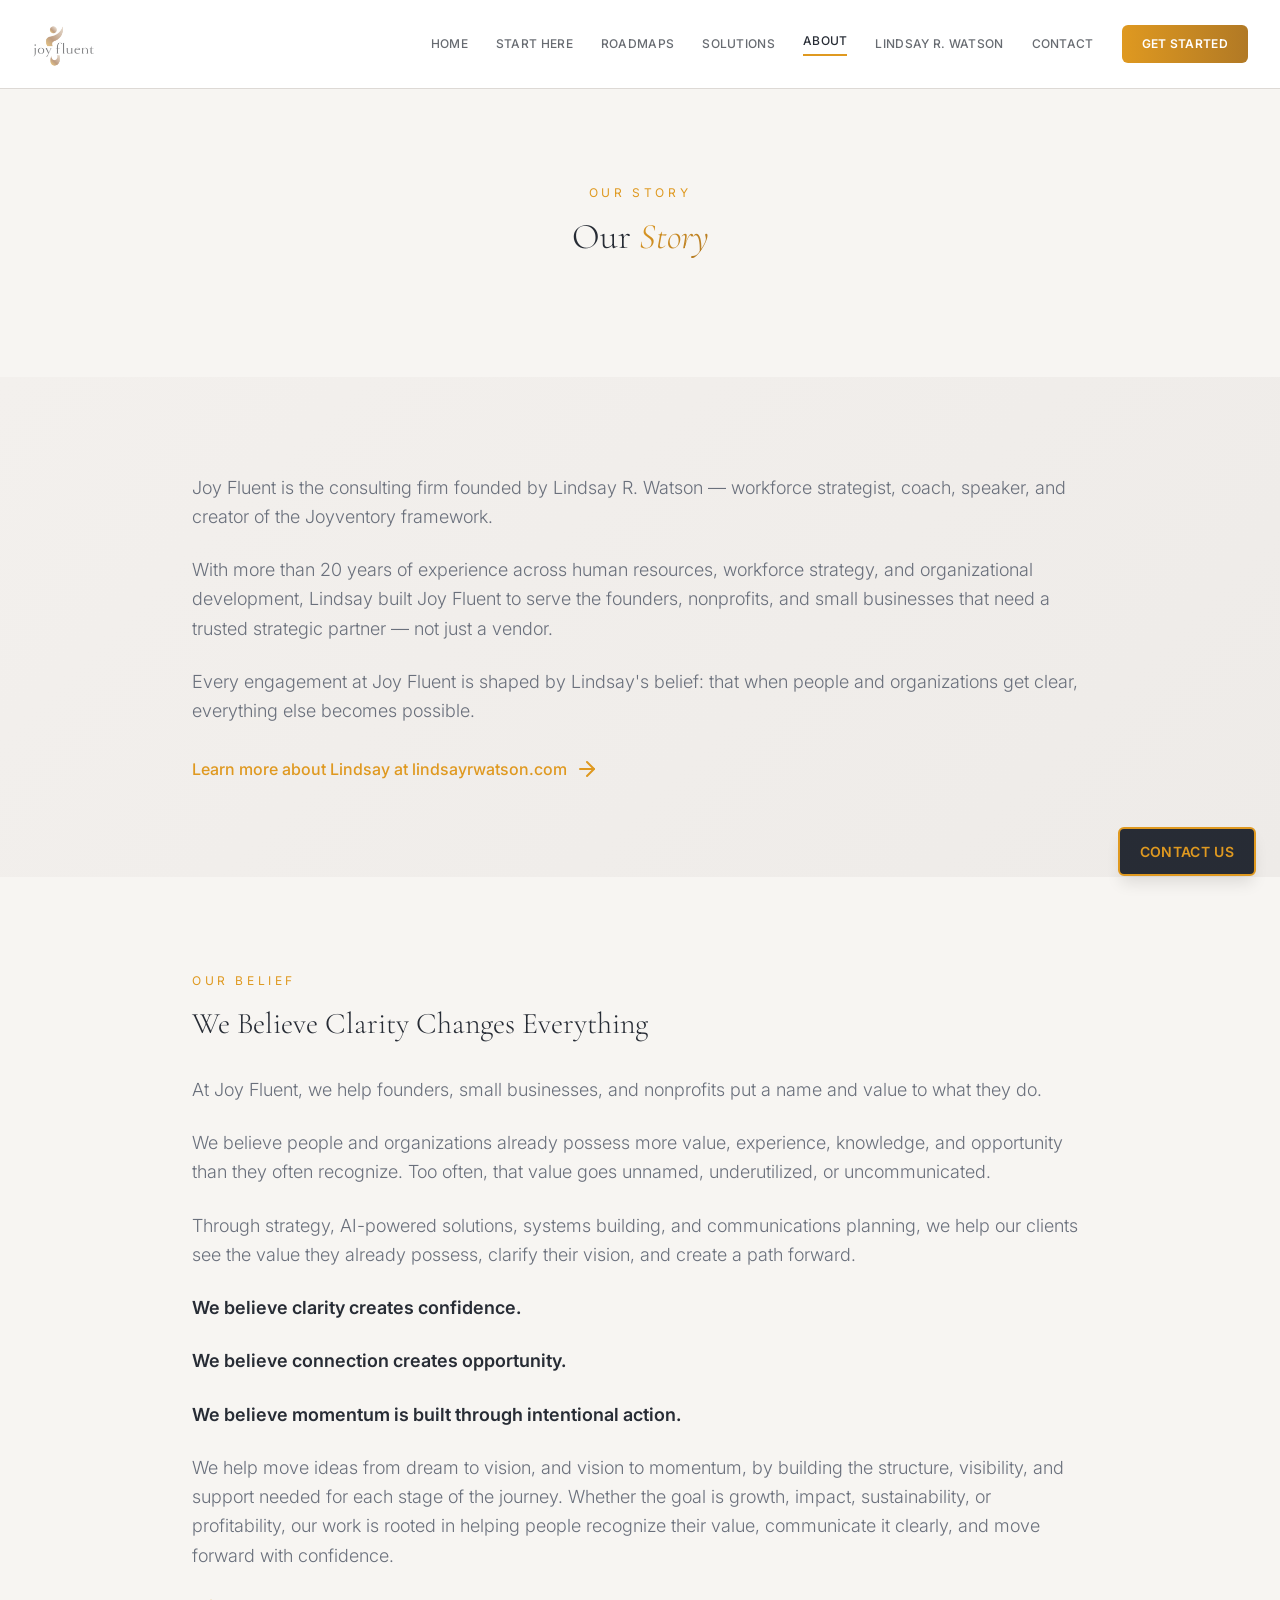
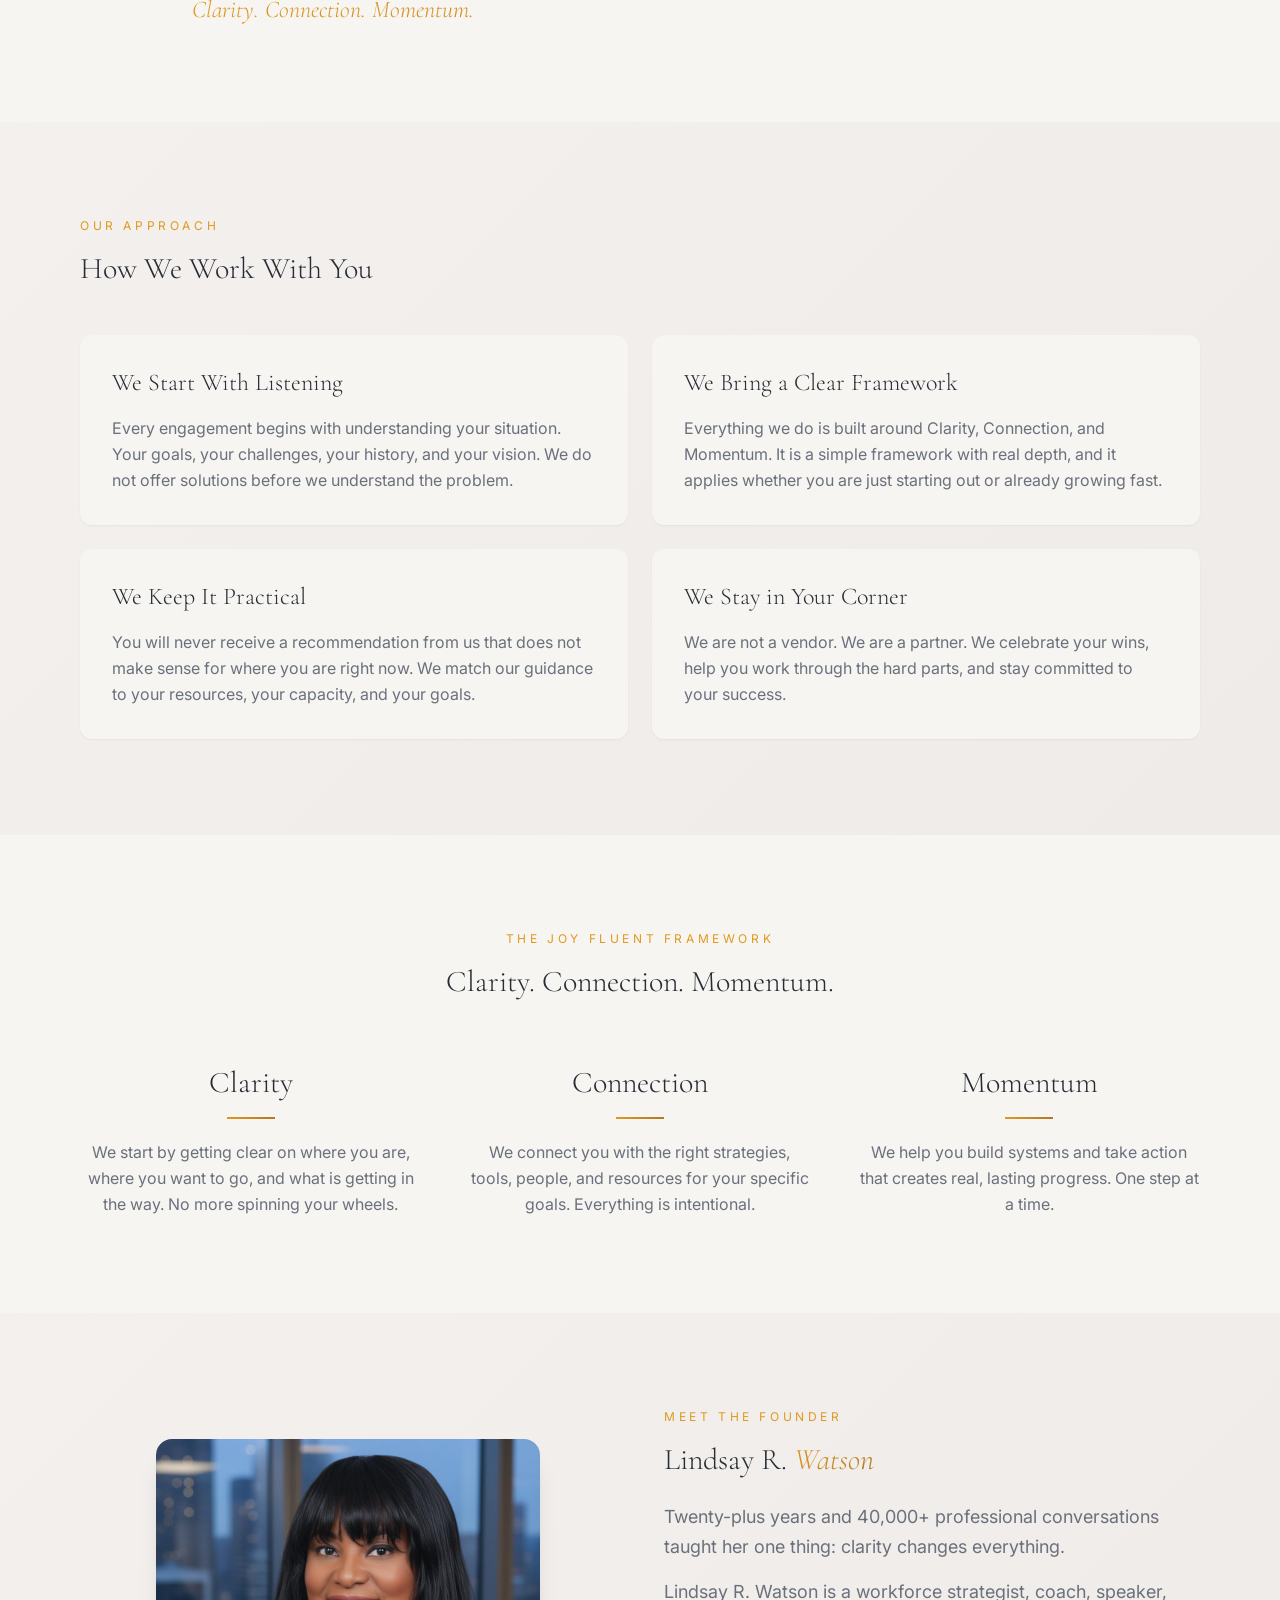
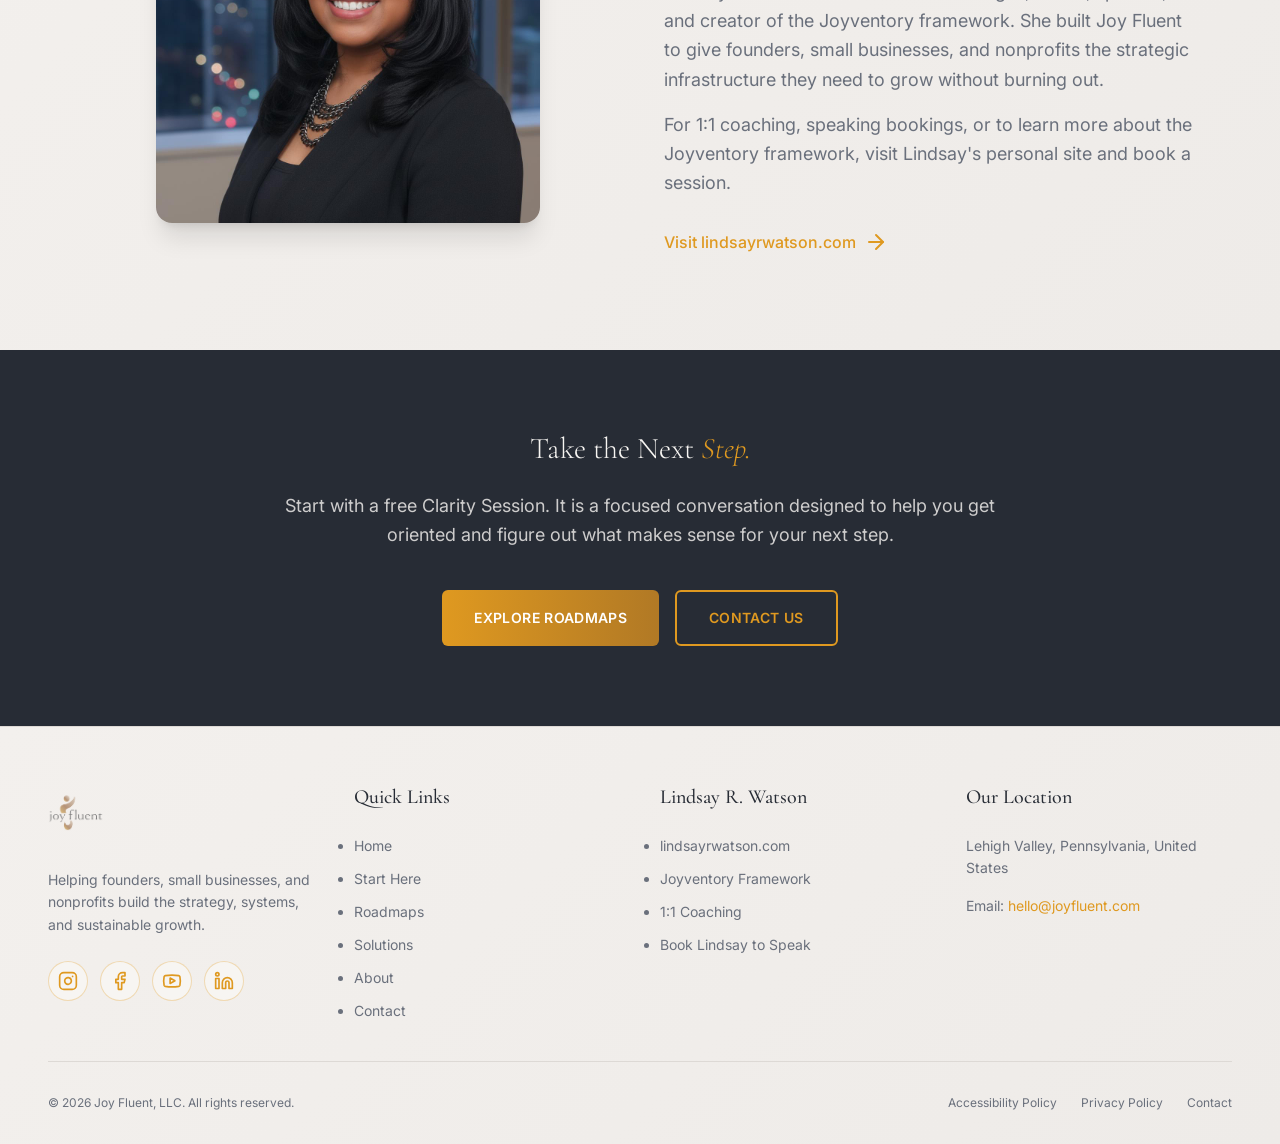
==== commit 7b6ced73: "Fix layout stacking, implement stats counters and universal button sweeps" ====
--- a/about.html
+++ b/about.html
@@ -214,8 +214,8 @@
         Start with a free Clarity Session. It is a focused conversation designed to help you get oriented and figure out what makes sense for your next step.
       </p>
       <div class="flex flex-col sm:flex-row gap-4 justify-center">
-        <a href="roadmaps.html" class="inline-flex items-center justify-center gold-gradient-bg text-primary-foreground px-8 py-4 rounded-md font-body font-semibold text-sm tracking-wide uppercase hover:opacity-90 transition-all hover:-translate-y-0.5">Explore Roadmaps</a>
-        <a href="https://www.honeybook.com/widget/joy_fluent_llc_262509/cf_id/5fde792f3f13d2619dc9c4b0" target="_blank" rel="noopener noreferrer" class="inline-flex items-center justify-center border-2 border-primary text-primary px-8 py-4 rounded-md font-body font-semibold text-sm tracking-wide uppercase hover:bg-primary hover:text-primary-foreground transition-all hover:-translate-y-0.5">Contact Us</a>
+        <a href="roadmaps.html" class="inline-flex items-center justify-center gold-gradient-bg px-8 py-4 rounded-md font-body font-semibold text-sm tracking-wide uppercase hover:-translate-y-0.5 transition-all">Explore Roadmaps</a>
+        <a href="https://www.honeybook.com/widget/joy_fluent_llc_262509/cf_id/5fde792f3f13d2619dc9c4b0" target="_blank" rel="noopener noreferrer" class="inline-flex items-center justify-center border-2 border-primary px-8 py-4 rounded-md font-body font-semibold text-sm tracking-wide uppercase hover:-translate-y-0.5 transition-all">Contact Us</a>
       </div>
     </div>
   </section>
--- a/style.css
+++ b/style.css
@@ -117,10 +117,14 @@
 
 .grid-cols-1 { grid-template-columns: repeat(1, minmax(0, 1fr)); }
 
+@media (min-width: 640px) {
+  .sm\:flex-row { flex-direction: row; }
+}
+
 @media (min-width: 768px) {
-  .md:flex-row { flex-direction: row; }
-  .md:grid-cols-2 { grid-template-columns: repeat(2, minmax(0, 1fr)); }
-  .md:grid-cols-3 { grid-template-columns: repeat(3, minmax(0, 1fr)); }
+  .md\:flex-row { flex-direction: row; }
+  .md\:grid-cols-2 { grid-template-columns: repeat(2, minmax(0, 1fr)); }
+  .md\:grid-cols-3 { grid-template-columns: repeat(3, minmax(0, 1fr)); }
 }
 
 /* Padding & Margin Utilities */
@@ -261,9 +265,9 @@
 .opacity-90 { opacity: 0.9; }
 
 @media (min-width: 768px) {
-  .md:h-16 { height: 4rem; }
-  .md:h-22 { height: 5.5rem; }
-  .md:h-18 { height: 4.5rem; }
+  .md\:h-16 { height: 4rem; }
+  .md\:h-22 { height: 5.5rem; }
+  .md\:h-18 { height: 4.5rem; }
 }
 
 /* Gradients */
@@ -275,7 +279,11 @@
 }
 
 .gold-gradient-bg {
-  background: linear-gradient(135deg, #df9920, #b17925);
+  background: linear-gradient(to right, #df9920 0%, #b17925 50%, #df9920 100%);
+  background-size: 200% 100%;
+  background-position: left center;
+  color: hsl(var(--primary-foreground)) !important;
+  transition: background-position 0.6s cubic-bezier(0.4, 0, 0.2, 1), transform 0.3s cubic-bezier(0.4, 0, 0.2, 1);
 }
 
 .gold-gradient-bg-subtle {
@@ -369,7 +377,7 @@
 }
 
 @media (min-width: 768px) {
-  .md:bg-background\/85 {
+  .md\:bg-background\/85 {
     background-color: hsl(var(--background) / 0.85);
   }
 }
@@ -449,16 +457,18 @@
 }
 
 .navbar-menu-desktop a.get-started-btn {
-  background: linear-gradient(135deg, #df9920, #b17925);
-  color: hsl(var(--primary-foreground));
+  background: linear-gradient(to right, #df9920 0%, #b17925 50%, #df9920 100%);
+  background-size: 200% 100%;
+  background-position: left center;
+  color: hsl(var(--primary-foreground)) !important;
   padding: 0.625rem 1.25rem;
   border-radius: calc(var(--radius) - 2px);
   font-weight: 600;
-  transition: opacity 0.15s linear;
+  transition: background-position 0.6s cubic-bezier(0.4, 0, 0.2, 1), transform 0.3s cubic-bezier(0.4, 0, 0.2, 1), color 0.5s ease;
 }
 
 .navbar-menu-desktop a.get-started-btn:hover {
-  opacity: 0.9;
+  background-position: right center;
   border-bottom: none;
 }
 
@@ -551,18 +561,21 @@
 }
 
 .mobile-menu-links a.get-started-btn {
-  background: linear-gradient(135deg, #df9920, #b17925);
-  color: hsl(var(--primary-foreground));
+  background: linear-gradient(to right, #df9920 0%, #b17925 50%, #df9920 100%);
+  background-size: 200% 100%;
+  background-position: left center;
+  color: hsl(var(--primary-foreground)) !important;
   text-align: center;
   padding: 0.75rem;
   border-radius: calc(var(--radius) - 2px);
   font-weight: 600;
   border: none;
+  transition: background-position 0.6s cubic-bezier(0.4, 0, 0.2, 1);
 }
 
 .mobile-menu-links a.get-started-btn:hover {
-  opacity: 0.9;
-  color: hsl(var(--primary-foreground));
+  background-position: right center;
+  color: hsl(var(--primary-foreground)) !important;
 }
 
 /* ==========================================
@@ -858,3 +871,20 @@
 .faq-item.active .faq-icon {
   transform: rotate(180deg);
 }
+
+/* ==========================================
+   UNIVERSAL OUTLINE BUTTON SWEEP TRANSITION
+   ========================================== */
+a.border-2.border-primary {
+  background: linear-gradient(to right, transparent 50%, #df9920 50%) !important;
+  background-size: 200% 100% !important;
+  background-position: left bottom !important;
+  color: #df9920 !important;
+  border: 2px solid #df9920 !important;
+  transition: background-position 0.6s cubic-bezier(0.4, 0, 0.2, 1), color 0.5s ease, transform 0.3s cubic-bezier(0.4, 0, 0.2, 1) !important;
+}
+
+a.border-2.border-primary:hover {
+  background-position: right bottom !important;
+  color: hsl(var(--foreground)) !important; /* turns text charcoal */
+}
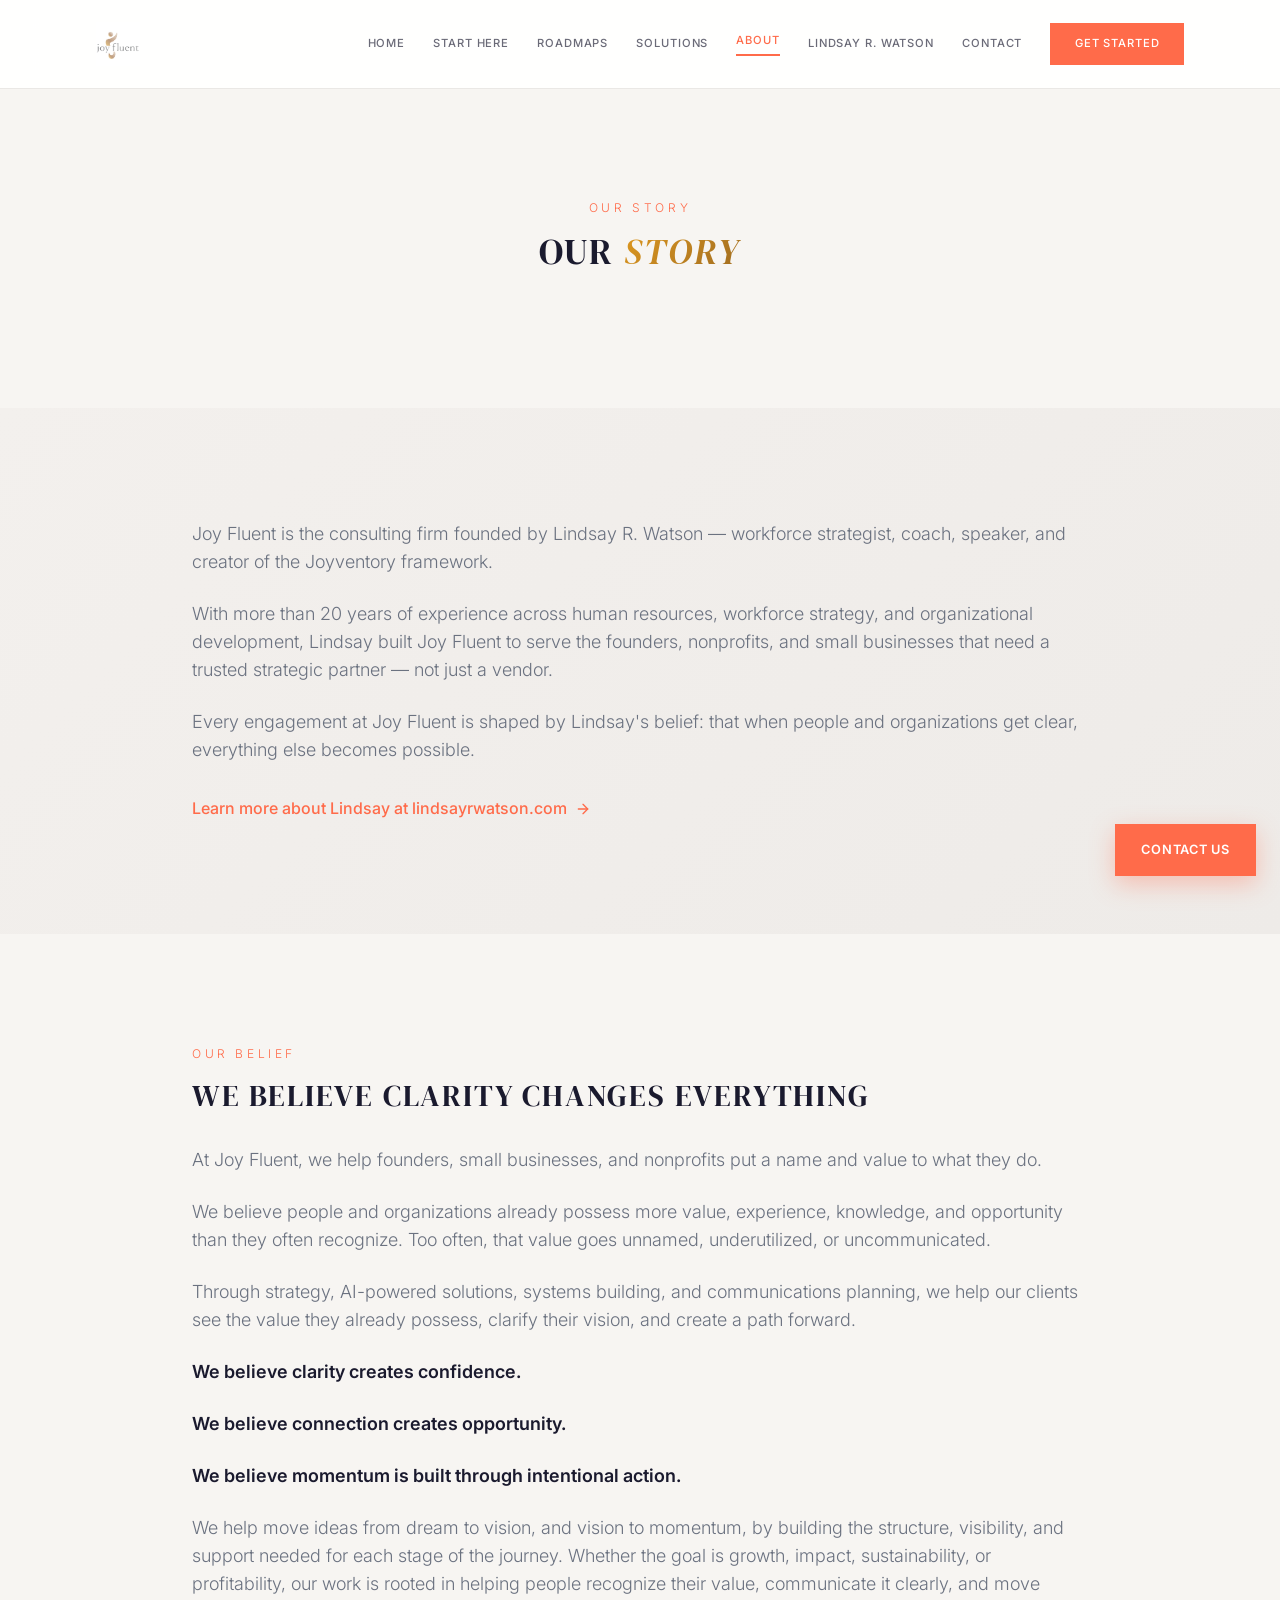
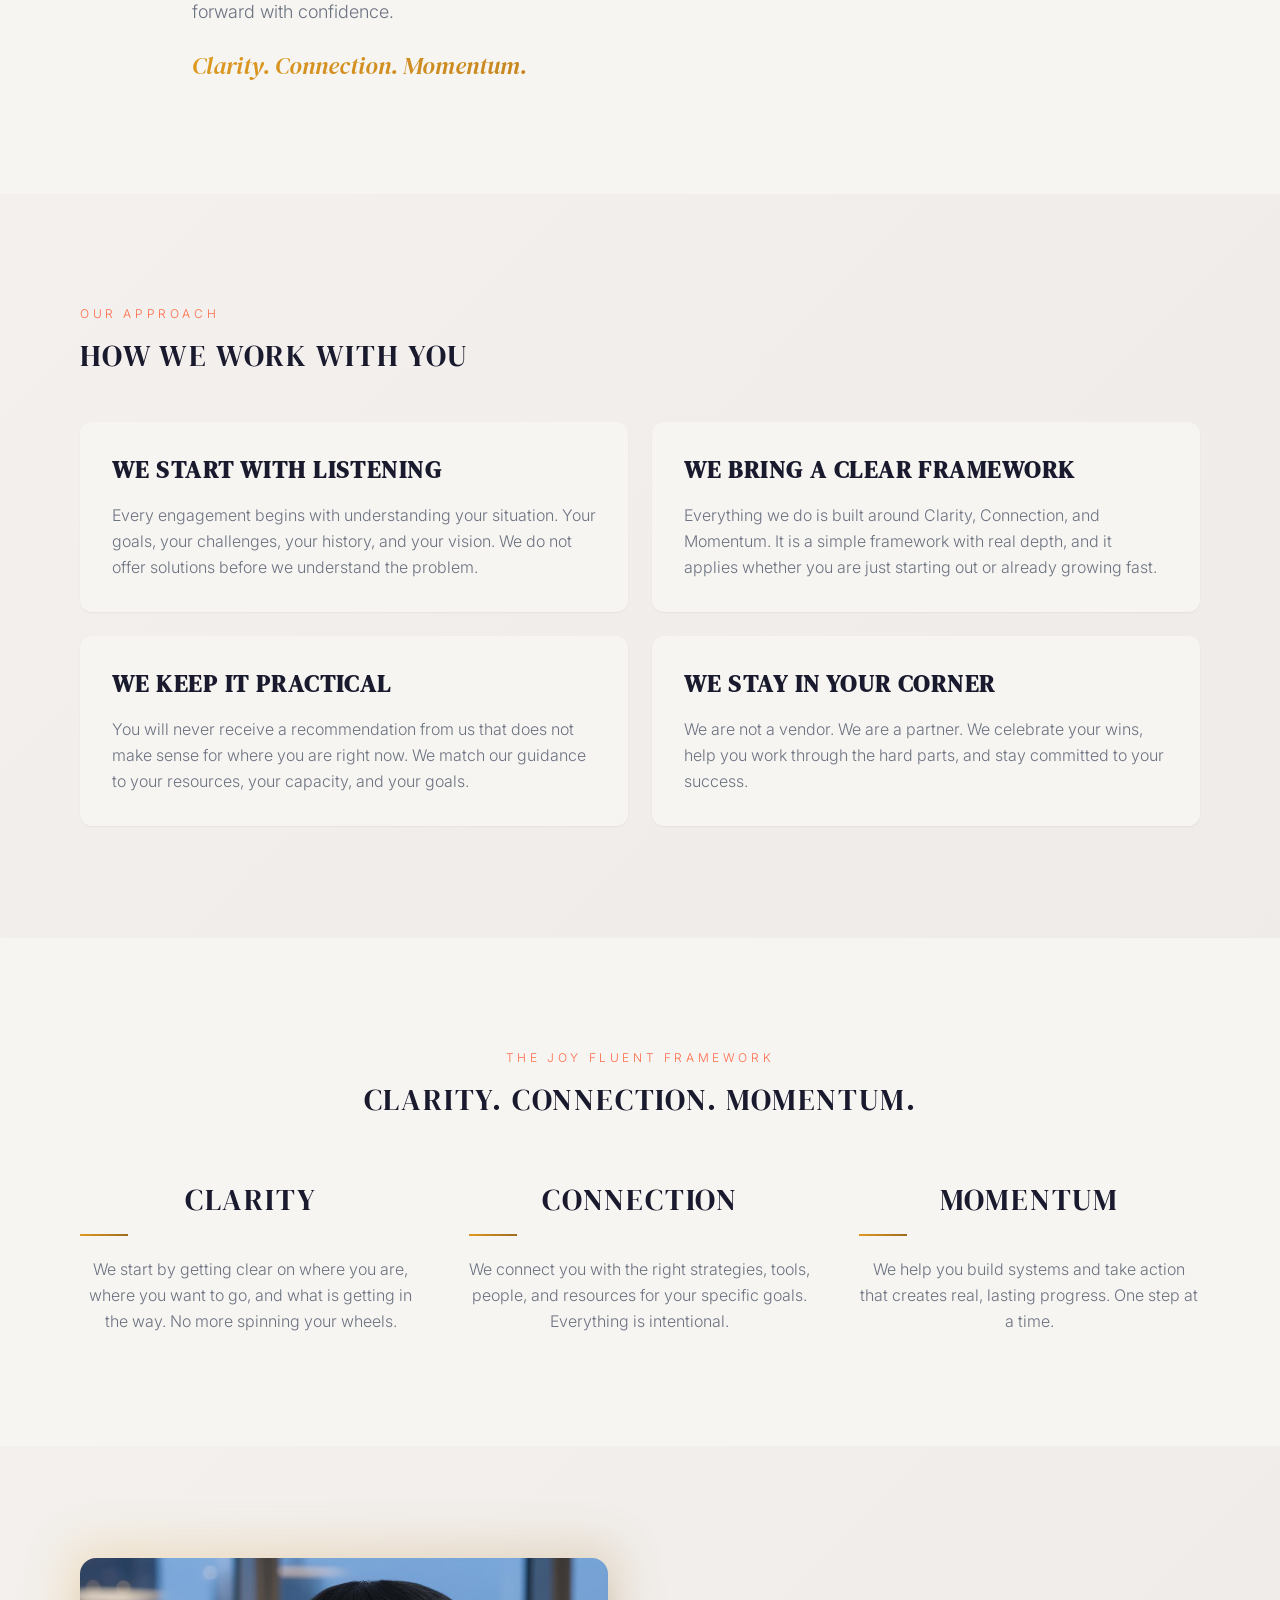
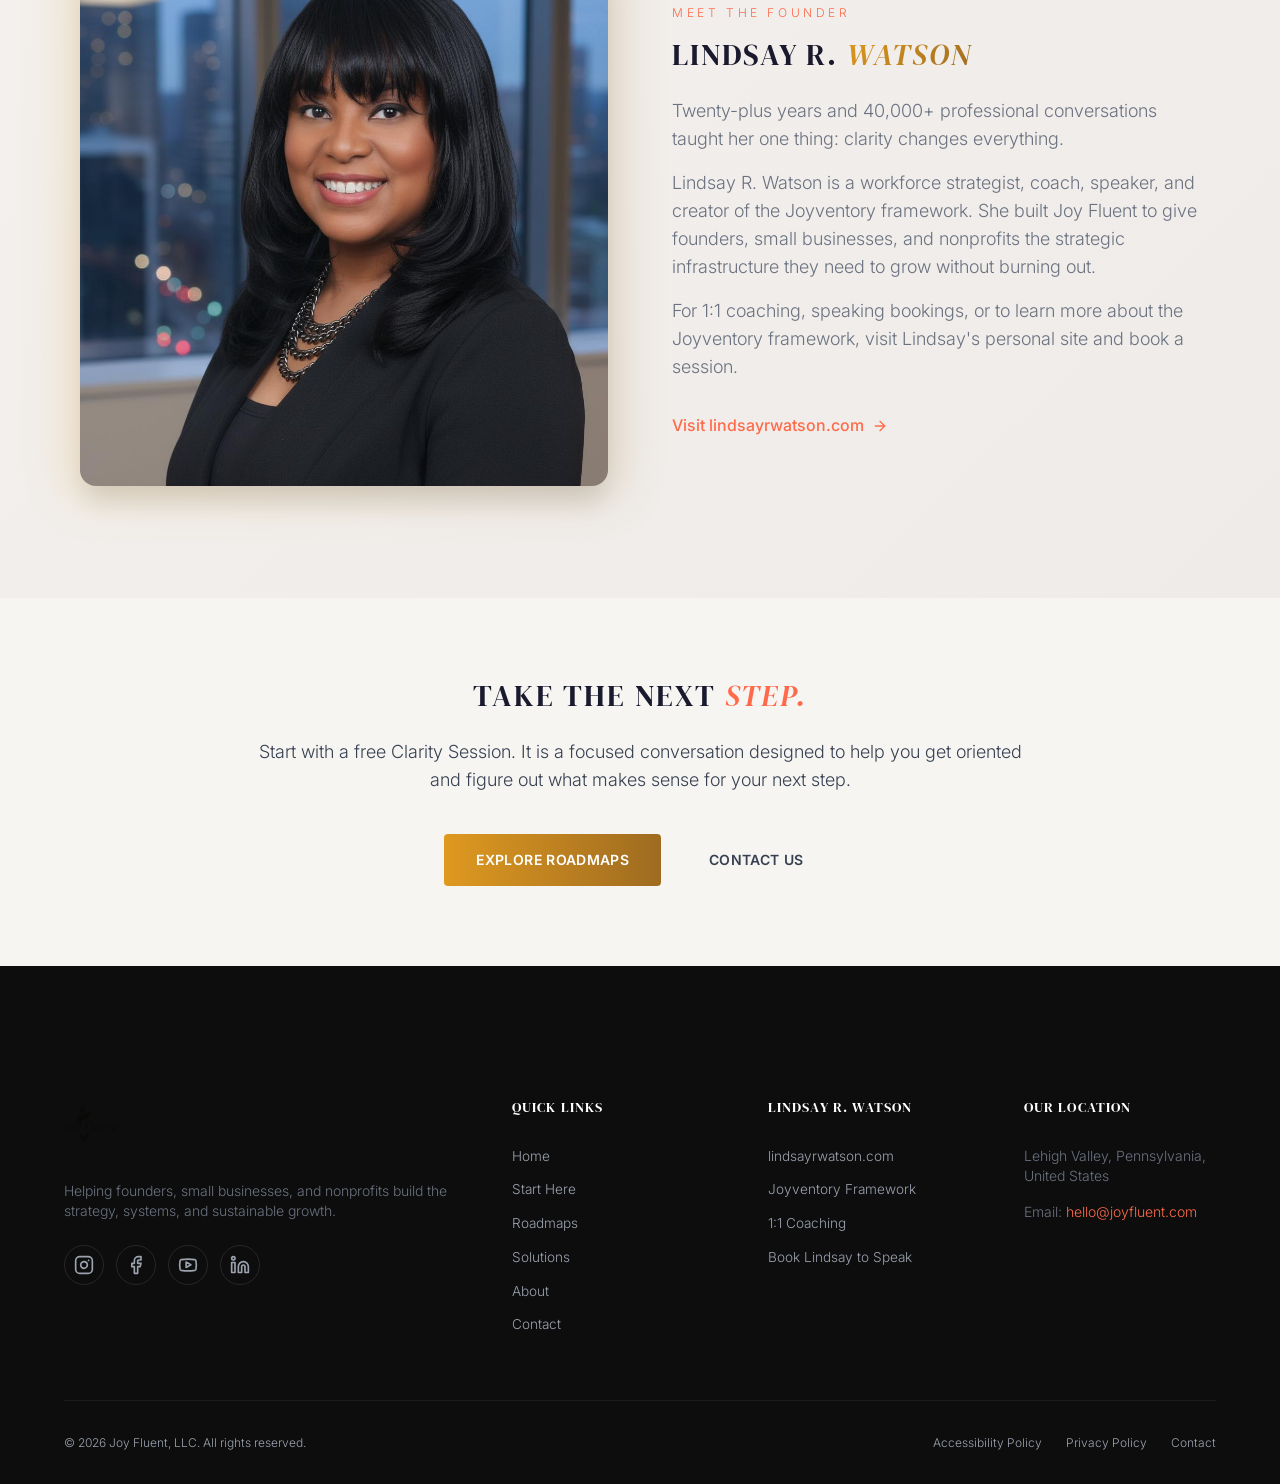
==== commit 63a24c51: "lets go" ====
--- a/about.html
+++ b/about.html
@@ -12,7 +12,7 @@
 <body>
 
   <!-- Navigation Header -->
-  <nav class="navbar">
+  <nav class="navbar navbar-light">
     <div class="navbar-container">
       <a href="index.html" class="navbar-logo" aria-label="Joy Fluent home">
         <img alt="Joy Fluent" class="h-14 md:h-16 w-auto" src="assets/joy-fluent-logo.png">
@@ -25,7 +25,7 @@
         <a href="about.html" class="active">About</a>
         <a href="https://www.lindsayrwatson.com" target="_blank" rel="noopener noreferrer">Lindsay R. Watson</a>
         <a href="contact.html">Contact</a>
-        <a href="https://www.honeybook.com/widget/joy_fluent_llc_262509/cf_id/5fde792f3f13d2619dc9c4b0" target="_blank" rel="noopener noreferrer" class="get-started-btn">Get Started</a>
+        <a href="https://calendar.app.google/r31ephYiBzL6X2QCA" target="_blank" rel="noopener noreferrer" class="get-started-btn">Get Started</a>
       </div>
       <div class="navbar-toggle-mobile">
         <button type="button" aria-haspopup="dialog" aria-expanded="false" aria-label="Open menu" class="hamburger-btn">
@@ -49,7 +49,7 @@
         <a href="about.html" class="active">About</a>
         <a href="https://www.lindsayrwatson.com" target="_blank" rel="noopener noreferrer">Lindsay R. Watson</a>
         <a href="contact.html">Contact</a>
-        <a href="https://www.honeybook.com/widget/joy_fluent_llc_262509/cf_id/5fde792f3f13d2619dc9c4b0" target="_blank" rel="noopener noreferrer" class="get-started-btn">Get Started</a>
+        <a href="https://calendar.app.google/r31ephYiBzL6X2QCA" target="_blank" rel="noopener noreferrer" class="get-started-btn">Get Started</a>
       </div>
     </div>
   </div>
@@ -215,7 +215,7 @@
       </p>
       <div class="flex flex-col sm:flex-row gap-4 justify-center">
         <a href="roadmaps.html" class="inline-flex items-center justify-center gold-gradient-bg px-8 py-4 rounded-md font-body font-semibold text-sm tracking-wide uppercase hover:-translate-y-0.5 transition-all">Explore Roadmaps</a>
-        <a href="https://www.honeybook.com/widget/joy_fluent_llc_262509/cf_id/5fde792f3f13d2619dc9c4b0" target="_blank" rel="noopener noreferrer" class="inline-flex items-center justify-center border-2 border-primary px-8 py-4 rounded-md font-body font-semibold text-sm tracking-wide uppercase hover:-translate-y-0.5 transition-all">Contact Us</a>
+        <a href="https://calendar.app.google/r31ephYiBzL6X2QCA" target="_blank" rel="noopener noreferrer" class="inline-flex items-center justify-center border-2 border-primary px-8 py-4 rounded-md font-body font-semibold text-sm tracking-wide uppercase hover:-translate-y-0.5 transition-all">Contact Us</a>
       </div>
     </div>
   </section>
@@ -288,7 +288,7 @@
   </footer>
 
   <!-- Fixed HoneyBook CTA Widget Button -->
-  <a href="https://www.honeybook.com/widget/joy_fluent_llc_262509/cf_id/5fde792f3f13d2619dc9c4b0" target="_blank" rel="noopener noreferrer" class="fixed-contact-button">
+  <a href="https://calendar.app.google/r31ephYiBzL6X2QCA" target="_blank" rel="noopener noreferrer" class="fixed-contact-button">
     Contact Us
   </a>
 
--- a/style.css
+++ b/style.css
@@ -1,60 +1,90 @@
-@import "https://fonts.googleapis.com/css2?family=Cormorant+Garamond:ital,wght@0,300;0,400;0,500;0,600;0,700;1,300;1,400&family=Inter:wght@300;400;500;600&display=swap";
-
-/* Design Tokens - CSS Variables */
+/* ==========================================
+   JOY FLUENT — REDESIGN 2026
+   Design System & Complete Stylesheet
+   ========================================== */
+
+@import url('https://fonts.googleapis.com/css2?family=DM+Serif+Display:ital@0;1&family=Inter:wght@300;400;500;600;700;800&display=swap');
+
+/* ==========================================
+   1. DESIGN TOKENS
+   ========================================== */
 :root {
-  --background: 30 25% 96%;
-  --foreground: 220 15% 18%;
-  --card: 30 20% 93%;
-  --card-foreground: 220 15% 18%;
-  --popover: 30 25% 96%;
-  --popover-foreground: 220 15% 18%;
-  --primary: 38 75% 50%;
-  --primary-foreground: 0 0% 100%;
-  --secondary: 30 15% 90%;
-  --secondary-foreground: 220 15% 25%;
-  --muted: 30 10% 90%;
-  --muted-foreground: 220 8% 45%;
-  --accent: 38 75% 50%;
-  --accent-foreground: 0 0% 100%;
-  --destructive: 0 84.2% 60.2%;
-  --destructive-foreground: 0 0% 100%;
-  --border: 30 10% 85%;
-  --input: 30 10% 85%;
-  --ring: 38 75% 50%;
-  --radius: .5rem;
-  --gold-start: 38 75% 55%;
-  --gold-end: 36 65% 42%;
-  --warm-cream: 30 20% 93%;
-  --warm-white: 30 25% 96%;
-  --charcoal: 220 15% 18%;
-  --soft-gray: 220 8% 55%;
-}
-
-/* Base resets */
-* {
+  /* Brand Colors */
+  --coral: #FF6B4A;
+  --coral-rgb: 255, 107, 74;
+  --coral-dark: #E05333;
+  --coral-light: #FFEBE7;
+  --gold: #DF9920;
+  --gold-dark: #9E6B20;
+  --gold-rgb: 223, 153, 32;
+
+  /* Backgrounds */
+  --navy-deep: #0D0D0D;
+  --navy-mid: #1A1A1A;
+  --navy: #141414;
+  --cream: #F7F5F2;
+  --white: #FFFFFF;
+  --silver: #9CA3AF;
+  --silver-light: #D1D5DB;
+
+  /* Text */
+  --text-dark: #1A1A2E;
+  --text-body: #374151;
+  --text-muted: #6B7280;
+
+  /* Spacing scale */
+  --space-xs: 0.5rem;
+  --space-sm: 0.75rem;
+  --space-md: 1rem;
+  --space-lg: 1.5rem;
+  --space-xl: 2rem;
+  --space-2xl: 3rem;
+  --space-3xl: 4rem;
+  --space-4xl: 6rem;
+  --space-5xl: 8rem;
+
+  /* Layout */
+  --max-width: 72rem;
+  --max-width-narrow: 48rem;
+  --border-radius: 0px;
+
+  /* Transitions */
+  --ease-out-expo: cubic-bezier(0.16, 1, 0.3, 1);
+  --ease-in-out: cubic-bezier(0.4, 0, 0.2, 1);
+  --duration-fast: 0.2s;
+  --duration-normal: 0.4s;
+  --duration-slow: 0.8s;
+}
+
+/* ==========================================
+   2. RESET & BASE
+   ========================================== */
+*, *::before, *::after {
   box-sizing: border-box;
   margin: 0;
   padding: 0;
-  border-color: hsl(var(--border));
 }
 
 html {
   scroll-behavior: smooth;
-}
-
-body {
-  background-color: hsl(var(--background));
-  font-family: 'Inter', sans-serif;
-  color: hsl(var(--foreground));
   -webkit-font-smoothing: antialiased;
   -moz-osx-font-smoothing: grayscale;
-  line-height: 1.5;
+}
+
+body {
+  font-family: 'Inter', sans-serif;
+  font-weight: 300;
+  font-size: 1rem;
+  line-height: 1.6;
+  color: var(--text-body);
+  background-color: var(--cream);
   overflow-x: hidden;
 }
 
-h1, h2, h3, h4, h5, h6 {
-  font-family: 'Cormorant Garamond', serif;
-  font-weight: 300;
+img {
+  max-width: 100%;
+  height: auto;
+  display: block;
 }
 
 a {
@@ -67,91 +97,1977 @@
   border: none;
   cursor: pointer;
   font-family: inherit;
-}
-
-img {
-  max-width: 100%;
-  height: auto;
-  display: block;
-}
-
-/* Layout Utilities */
-.min-h-screen { min-height: 100vh; }
-.w-full { width: 100%; }
-.h-full { height: 100%; }
-.h-auto { height: auto; }
-.max-w-7xl { max-width: 80rem; }
-.max-w-6xl { max-width: 72rem; }
-.max-w-5xl { max-width: 64rem; }
-.max-w-4xl { max-width: 56rem; }
-.max-w-3xl { max-width: 48rem; }
-.max-w-2xl { max-width: 42rem; }
-.max-w-sm { max-width: 24rem; }
-.mx-auto { margin-left: auto; margin-right: auto; }
-
-/* Display & Flexbox/Grid Utilities */
-.block { display: block; }
-.inline-block { display: inline-block; }
-.flex { display: flex; }
-.inline-flex { display: inline-flex; }
-.grid { display: grid; }
-.hidden { display: none; }
-
-.flex-col { flex-direction: column; }
-.flex-row { flex-direction: row; }
-.items-start { align-items: flex-start; }
+  font-size: inherit;
+}
+
+ul {
+  list-style: none;
+}
+
+/* ==========================================
+   3. TYPOGRAPHY
+   ========================================== */
+h1, h2, h3, h4 {
+  font-family: 'Inter', sans-serif;
+  font-weight: 800;
+  text-transform: uppercase;
+  letter-spacing: 0.06em;
+  line-height: 1.05;
+  color: var(--text-dark);
+}
+
+/* Accent words inside headlines — serif italic */
+h1 em, h1 .accent-word,
+h2 em, h2 .accent-word,
+h3 em, h3 .accent-word {
+  font-family: 'DM Serif Display', serif;
+  font-style: italic;
+  font-weight: 400;
+  text-transform: none;
+  letter-spacing: normal;
+  display: inline-block;
+}
+
+.accent-coral { color: var(--coral); }
+.accent-gold {
+  background: linear-gradient(135deg, var(--gold), var(--gold-dark));
+  -webkit-background-clip: text;
+  -webkit-text-fill-color: transparent;
+  background-clip: text;
+}
+
+/* Eyebrow labels */
+.eyebrow {
+  font-family: 'Inter', sans-serif;
+  font-size: 0.7rem;
+  font-weight: 500;
+  letter-spacing: 0.3em;
+  text-transform: uppercase;
+  color: var(--coral);
+  margin-bottom: var(--space-lg);
+}
+
+/* Section headers */
+.section-header {
+  margin-bottom: var(--space-4xl);
+}
+
+.section-header h2 {
+  font-size: clamp(2rem, 4vw, 3.5rem);
+  max-width: 36rem;
+}
+
+.section-header.center {
+  text-align: center;
+}
+
+.section-header.center h2 {
+  margin-left: auto;
+  margin-right: auto;
+}
+
+/* Body text */
+.text-body {
+  font-family: 'Inter', sans-serif;
+  font-weight: 300;
+  font-size: 1.05rem;
+  line-height: 1.7;
+  color: var(--text-body);
+}
+
+.text-body-lg {
+  font-size: 1.15rem;
+}
+
+/* Pull quote style */
+.pull-quote {
+  font-family: 'DM Serif Display', serif;
+  font-style: italic;
+  font-weight: 400;
+  font-size: 1.5rem;
+  line-height: 1.4;
+  color: var(--coral);
+  margin: var(--space-xl) 0;
+}
+
+/* ==========================================
+   4. LAYOUT UTILITIES
+   ========================================== */
+.container {
+  width: 100%;
+  max-width: var(--max-width);
+  margin-left: auto;
+  margin-right: auto;
+  padding-left: 1.5rem;
+  padding-right: 1.5rem;
+}
+
+.container-narrow {
+  max-width: var(--max-width-narrow);
+}
+
+.section {
+  padding: var(--space-5xl) 1.5rem;
+}
+
+@media (min-width: 768px) {
+  .section {
+    padding: var(--space-5xl) 3rem;
+  }
+}
+
+@media (min-width: 1024px) {
+  .section {
+    padding: 7rem 5rem;
+  }
+}
+
+/* Background variants */
+.bg-navy-deep { background-color: var(--navy-deep); color: var(--white); }
+.bg-navy-mid { background-color: var(--navy-mid); color: var(--white); }
+.bg-navy { background-color: var(--navy); color: var(--white); }
+.bg-cream { background-color: var(--cream); }
+.bg-white { background-color: var(--white); }
+.bg-coral { background-color: var(--coral); color: var(--white); }
+
+/* Text on dark backgrounds */
+.bg-navy-deep h1, .bg-navy-deep h2, .bg-navy-deep h3, .bg-navy-deep h4,
+.bg-navy-mid h1, .bg-navy-mid h2, .bg-navy-mid h3, .bg-navy-mid h4,
+.bg-navy h1, .bg-navy h2, .bg-navy h3, .bg-navy h4 {
+  color: var(--white);
+}
+
+.bg-navy-deep .text-body, .bg-navy-mid .text-body, .bg-navy .text-body {
+  color: var(--silver);
+}
+
+/* Grid helpers */
+.grid-2 {
+  display: grid;
+  grid-template-columns: 1fr;
+  gap: var(--space-3xl);
+}
+
+.grid-3 {
+  display: grid;
+  grid-template-columns: 1fr;
+  gap: var(--space-xl);
+}
+
+.grid-4 {
+  display: grid;
+  grid-template-columns: 1fr;
+  gap: var(--space-xl);
+}
+
+@media (min-width: 768px) {
+  .grid-2 {
+    grid-template-columns: repeat(2, 1fr);
+  }
+  .grid-3 {
+    grid-template-columns: repeat(3, 1fr);
+  }
+  .grid-4 {
+    grid-template-columns: repeat(2, 1fr);
+  }
+}
+
+@media (min-width: 1024px) {
+  .grid-4 {
+    grid-template-columns: repeat(4, 1fr);
+  }
+}
+
+/* Flex helpers */
+.flex-row {
+  display: flex;
+  flex-direction: row;
+}
+
+.flex-col {
+  display: flex;
+  flex-direction: column;
+}
+
+.flex-center {
+  display: flex;
+  align-items: center;
+  justify-content: center;
+}
+
 .items-center { align-items: center; }
 .justify-center { justify-content: center; }
 .justify-between { justify-content: space-between; }
-.flex-grow { flex-grow: 1; }
-.shrink-0 { flex-shrink: 0; }
-
-.gap-2 { gap: 0.5rem; }
-.gap-3 { gap: 0.75rem; }
-.gap-4 { gap: 1rem; }
-.gap-6 { gap: 1.5rem; }
-.gap-7 { gap: 1.75rem; }
-.gap-8 { gap: 2rem; }
-.gap-10 { gap: 2.5rem; }
-.gap-12 { gap: 3rem; }
-
-.grid-cols-1 { grid-template-columns: repeat(1, minmax(0, 1fr)); }
+.text-center { text-align: center; }
+.gap-sm { gap: var(--space-sm); }
+.gap-md { gap: var(--space-md); }
+.gap-lg { gap: var(--space-lg); }
+.gap-xl { gap: var(--space-xl); }
+
+/* ==========================================
+   5. BUTTONS
+   ========================================== */
+.btn {
+  display: inline-flex;
+  align-items: center;
+  justify-content: center;
+  padding: 1rem 2.5rem;
+  font-family: 'Inter', sans-serif;
+  font-weight: 600;
+  font-size: 0.8rem;
+  letter-spacing: 0.08em;
+  text-transform: uppercase;
+  text-decoration: none;
+  border: 2px solid transparent;
+  transition: all var(--duration-normal) var(--ease-out-expo);
+  cursor: pointer;
+  white-space: nowrap;
+  position: relative;
+  overflow: hidden;
+}
+
+.btn-coral {
+  background-color: var(--coral);
+  color: var(--white);
+  border-color: var(--coral);
+}
+
+.btn-coral:hover {
+  background-color: transparent;
+  color: var(--coral);
+}
+
+.btn-outline-white {
+  background-color: transparent;
+  color: var(--text-dark);
+  border-color: var(--text-dark);
+}
+
+.btn-outline-white:hover {
+  background-color: var(--text-dark);
+  color: var(--white);
+}
+
+.btn-outline-coral {
+  background-color: transparent;
+  color: var(--coral);
+  border-color: var(--coral);
+}
+
+.btn-outline-coral:hover {
+  background-color: var(--coral);
+  color: var(--white);
+}
+
+.btn-gold {
+  background: linear-gradient(135deg, var(--gold), var(--gold-dark));
+  color: var(--white);
+  border-color: transparent;
+}
+
+.btn-gold:hover {
+  background: transparent;
+  color: var(--gold);
+  border-color: var(--gold);
+}
+
+.btn-white-solid {
+  background-color: var(--white);
+  color: var(--coral);
+}
+
+.btn-white-solid:hover {
+  background-color: transparent;
+  color: var(--white);
+  border-color: var(--white);
+}
+
+.btn-group {
+  display: flex;
+  flex-direction: column;
+  align-items: center;
+  gap: var(--space-md);
+}
 
 @media (min-width: 640px) {
-  .sm\:flex-row { flex-direction: row; }
+  .btn-group {
+    flex-direction: row;
+    justify-content: center;
+  }
+}
+
+/* Link with arrow */
+.link-arrow {
+  display: inline-flex;
+  align-items: center;
+  gap: 0.5rem;
+  font-family: 'Inter', sans-serif;
+  font-weight: 500;
+  font-size: 0.9rem;
+  color: var(--coral);
+  transition: gap var(--duration-normal) var(--ease-out-expo);
+}
+
+.link-arrow:hover {
+  gap: 0.75rem;
+}
+
+.link-arrow svg {
+  width: 1rem;
+  height: 1rem;
+}
+
+/* ==========================================
+   6. NAVBAR
+   ========================================== */
+.navbar {
+  position: fixed;
+  top: 0;
+  left: 0;
+  right: 0;
+  z-index: 100;
+  padding: 0 1.5rem;
+  background-color: rgba(255, 255, 255, 0.92);
+  backdrop-filter: blur(16px);
+  -webkit-backdrop-filter: blur(16px);
+  box-shadow: 0 1px 0 rgba(0, 0, 0, 0.05);
+}
+
+.navbar-inner {
+  max-width: var(--max-width);
+  margin: 0 auto;
+  display: flex;
+  align-items: center;
+  justify-content: space-between;
+  height: 5rem;
+}
+
+.navbar-logo img {
+  height: 2.75rem;
+  width: auto;
+}
+
+.navbar-links {
+  display: none;
+  align-items: center;
+  gap: 2rem;
+}
+
+@media (min-width: 1024px) {
+  .navbar-links {
+    display: flex;
+  }
+}
+
+.navbar-links a {
+  font-family: 'Inter', sans-serif;
+  font-size: 0.7rem;
+  font-weight: 500;
+  letter-spacing: 0.08em;
+  text-transform: uppercase;
+  color: rgba(26, 26, 46, 0.65);
+  transition: color var(--duration-fast) ease;
+  white-space: nowrap;
+}
+
+.navbar .navbar-links a:hover {
+  color: var(--text-dark);
+}
+
+/* Active page indicator */
+.navbar-links a.active {
+  color: var(--coral) !important;
+  border-bottom: 2px solid var(--coral);
+  padding-bottom: 0.25rem;
+}
+
+.navbar-links a.nav-cta {
+  background-color: var(--coral);
+  color: var(--white) !important;
+  padding: 0.6rem 1.4rem;
+  border: 2px solid var(--coral);
+  transition: all var(--duration-normal) var(--ease-out-expo);
+}
+
+.navbar-links a.nav-cta:hover {
+  background-color: transparent;
+  color: var(--coral) !important;
+}
+
+/* Hamburger */
+.navbar-toggle {
+  display: flex;
+  align-items: center;
+  justify-content: center;
+  color: var(--text-dark);
+  padding: 0.5rem;
+  min-width: 44px;
+  min-height: 44px;
+  z-index: 101;
+}
+
+.navbar-toggle svg {
+  width: 24px;
+  height: 24px;
+  stroke: currentColor;
+}
+
+@media (min-width: 1024px) {
+  .navbar-toggle {
+    display: none;
+  }
+}
+
+/* Mobile Drawer */
+.mobile-drawer {
+  position: fixed;
+  inset: 0;
+  z-index: 200;
+  display: none;
+  background-color: rgba(0, 0, 0, 0.5);
+  backdrop-filter: blur(4px);
+  -webkit-backdrop-filter: blur(4px);
+  opacity: 0;
+  transition: opacity 0.3s ease;
+}
+
+.mobile-drawer.open {
+  display: block;
+  opacity: 1;
+}
+
+.mobile-drawer-content {
+  position: absolute;
+  top: 0;
+  right: 0;
+  width: 85%;
+  max-width: 380px;
+  height: 100%;
+  background-color: var(--navy-deep);
+  display: flex;
+  flex-direction: column;
+  padding: 2rem;
+  transform: translateX(100%);
+  transition: transform 0.35s var(--ease-out-expo);
+}
+
+.mobile-drawer.open .mobile-drawer-content {
+  transform: translateX(0);
+}
+
+.mobile-drawer-close {
+  align-self: flex-end;
+  color: var(--white);
+  padding: 0.5rem;
+  margin-bottom: 2.5rem;
+}
+
+.mobile-menu-links {
+  display: flex;
+  flex-direction: column;
+  gap: 1.25rem;
+}
+
+.mobile-menu-links a {
+  font-family: 'Inter', sans-serif;
+  font-size: 0.95rem;
+  font-weight: 500;
+  text-transform: uppercase;
+  letter-spacing: 0.06em;
+  color: rgba(255, 255, 255, 0.75);
+  padding-bottom: 0.75rem;
+  border-bottom: 1px solid rgba(255, 255, 255, 0.08);
+  transition: color var(--duration-fast);
+}
+
+.mobile-menu-links a:hover {
+  color: var(--white);
+}
+
+.mobile-menu-links a.active {
+  color: var(--coral) !important;
+}
+
+.mobile-menu-links a.nav-cta {
+  background-color: var(--coral);
+  color: var(--white) !important;
+  text-align: center;
+  padding: 0.85rem;
+  border: 2px solid var(--coral);
+  margin-top: 0.5rem;
+}
+
+.mobile-menu-links a.nav-cta:hover {
+  background-color: transparent;
+  color: var(--coral) !important;
+}
+
+/* ==========================================
+   7. HERO SECTION
+   ========================================== */
+.hero {
+  position: relative;
+  min-height: 100vh;
+  min-height: 100dvh;
+  display: flex;
+  align-items: center;
+  justify-content: center;
+  background: linear-gradient(160deg, #FFFBF5 0%, #F5E8D0 30%, #EDD9B0 55%, #F2E4CC 80%, #FFFBF5 100%);
+  overflow: hidden;
+}
+
+/* Animated background blobs */
+.hero-bg {
+  position: absolute;
+  inset: 0;
+  z-index: 0;
+  overflow: hidden;
+}
+
+.hero-blob {
+  position: absolute;
+  border-radius: 50%;
+  filter: blur(100px);
+  opacity: 0.12;
+  animation: floatBlob 20s ease-in-out infinite;
+}
+
+.hero-blob-1 {
+  width: 600px;
+  height: 600px;
+  background: radial-gradient(circle, var(--coral), transparent 70%);
+  top: -200px;
+  right: -100px;
+  animation-delay: 0s;
+}
+
+.hero-blob-2 {
+  width: 500px;
+  height: 500px;
+  background: radial-gradient(circle, var(--gold), transparent 70%);
+  bottom: -150px;
+  left: -100px;
+  animation-delay: -7s;
+}
+
+.hero-blob-3 {
+  width: 350px;
+  height: 350px;
+  background: radial-gradient(circle, rgba(223,153,32,0.5), transparent 70%);
+  top: 40%;
+  left: 50%;
+  animation-delay: -14s;
+  opacity: 0.06;
+}
+
+@keyframes floatBlob {
+  0%, 100% { transform: translate(0, 0) scale(1); }
+  25% { transform: translate(50px, -40px) scale(1.1); }
+  50% { transform: translate(-30px, 30px) scale(0.95); }
+  75% { transform: translate(-50px, -20px) scale(1.05); }
+}
+
+/* Hero grid pattern overlay */
+.hero-grid-overlay {
+  position: absolute;
+  inset: 0;
+  z-index: 0;
+  background-image:
+    linear-gradient(rgba(0,0,0,0.03) 1px, transparent 1px),
+    linear-gradient(90deg, rgba(0,0,0,0.03) 1px, transparent 1px);
+  background-size: 60px 60px;
+  mask-image: radial-gradient(ellipse at center, black 30%, transparent 70%);
+  -webkit-mask-image: radial-gradient(ellipse at center, black 30%, transparent 70%);
+}
+
+.hero-content {
+  position: relative;
+  z-index: 2;
+  width: 100%;
+  max-width: 54rem;
+  margin: 0 auto;
+  padding: 6rem 1.5rem;
+  text-align: center;
+}
+
+.hero-eyebrow {
+  font-family: 'Inter', sans-serif;
+  font-size: 0.7rem;
+  font-weight: 500;
+  letter-spacing: 0.3em;
+  text-transform: uppercase;
+  color: var(--coral);
+  margin-bottom: 1.5rem;
+  opacity: 0;
+  animation: fadeInUp 2.8s cubic-bezier(0.33, 1, 0.68, 1) forwards;
+}
+
+.hero-title {
+  font-family: 'Inter', sans-serif;
+  font-weight: 800;
+  font-size: clamp(2.8rem, 6vw, 6.5rem);
+  line-height: 0.95;
+  letter-spacing: 0.04em;
+  text-transform: uppercase;
+  color: var(--text-dark);
+  margin-bottom: 1.75rem;
+  opacity: 0;
+  animation: fadeInUp 2.8s cubic-bezier(0.33, 1, 0.68, 1) 0.35s forwards;
+}
+
+.hero-title .accent-word {
+  font-family: 'DM Serif Display', serif;
+  font-style: italic;
+  font-weight: 400;
+  text-transform: none;
+  letter-spacing: normal;
+  color: var(--coral);
+  display: inline-block;
+}
+
+.hero-subtitle {
+  font-family: 'Inter', sans-serif;
+  font-weight: 500;
+  font-size: clamp(0.95rem, 1.5vw, 1.15rem);
+  line-height: 1.75;
+  color: var(--text-dark);
+  max-width: 36rem;
+  margin: 0 auto 2.5rem;
+  opacity: 0;
+  animation: fadeInUp 2.8s cubic-bezier(0.33, 1, 0.68, 1) 0.7s forwards;
+}
+
+.hero-cta-group {
+  opacity: 0;
+  animation: fadeInUp 2.8s cubic-bezier(0.33, 1, 0.68, 1) 1.05s forwards;
+}
+
+/* Scroll indicator */
+.hero-scroll-indicator {
+  position: absolute;
+  bottom: 2rem;
+  left: 50%;
+  transform: translateX(-50%);
+  z-index: 2;
+  display: flex;
+  flex-direction: column;
+  align-items: center;
+  gap: 0.5rem;
+  opacity: 0;
+  animation: fadeInUp 2.8s cubic-bezier(0.33, 1, 0.68, 1) 1.6s forwards;
+}
+
+.hero-scroll-line {
+  width: 1px;
+  height: 40px;
+  background: linear-gradient(to bottom, var(--coral), transparent);
+  animation: scrollPulse 2s ease-in-out infinite;
+}
+
+.hero-scroll-text {
+  font-family: 'Inter', sans-serif;
+  font-size: 0.6rem;
+  letter-spacing: 0.25em;
+  text-transform: uppercase;
+  color: rgba(26, 26, 46, 0.3);
+}
+
+@keyframes scrollPulse {
+  0%, 100% { opacity: 0.3; transform: scaleY(1); }
+  50% { opacity: 1; transform: scaleY(1.3); }
+}
+
+@keyframes fadeInUp {
+  from { opacity: 0; transform: translateY(30px); }
+  to { opacity: 1; transform: translateY(0); }
+}
+
+/* Hero split-screen layout */
+.hero-container {
+  position: relative;
+  z-index: 2;
+  width: 100%;
+  max-width: var(--max-width);
+  margin: 0 auto;
+  padding: 6rem 1.5rem;
+  display: flex;
+  flex-direction: column;
+  align-items: center;
+  gap: 3rem;
+}
+
+@media (min-width: 1024px) {
+  .hero-container {
+    flex-direction: row;
+    align-items: center;
+    padding: 6rem 3rem;
+    gap: 4rem;
+  }
+}
+
+.hero-container .hero-content {
+  flex: 1;
+  padding: 0;
+  text-align: left;
+  max-width: 36rem;
+}
+
+.hero-container .hero-content .hero-subtitle {
+  margin-left: 0;
+}
+
+.hero-container .hero-content .hero-cta-group {
+  justify-content: flex-start;
+}
+
+.hero-carousel-wrapper {
+  flex-shrink: 0;
+  width: 100%;
+  max-width: 380px;
+  display: flex;
+  align-items: center;
+  justify-content: center;
+}
+
+@media (min-width: 1024px) {
+  .hero-carousel-wrapper {
+    max-width: 420px;
+  }
+}
+
+.hero-carousel-slides {
+  position: relative;
+  width: 100%;
+  border-radius: 4px;
+  overflow: hidden;
+}
+
+.hero-slide {
+  position: relative;
+  width: 100%;
+  display: none;
+}
+
+.hero-slide.active {
+  display: block;
+}
+
+.hero-slide img {
+  width: 100%;
+  height: auto;
+  display: block;
+}
+
+/* Blend-mask editorial effect on first slide */
+.hero-slide.blend-mask.active img {
+  mix-blend-mode: multiply;
+}
+
+.hero-slide.blend-mask::after {
+  content: '';
+  position: absolute;
+  inset: 0;
+  background: linear-gradient(
+    135deg,
+    rgba(223, 153, 32, 0.25) 0%,
+    rgba(255, 107, 74, 0.10) 50%,
+    transparent 100%
+  );
+  pointer-events: none;
+}
+
+/* ==========================================
+   8. STATS TRUST BAR
+
+/* ==========================================
+   8. STATS TRUST BAR
+   ========================================== */
+.stats-bar {
+  background-color: #F5EDDD;
+  padding: var(--space-4xl) 1.5rem;
+  position: relative;
+}
+
+.stats-bar::before {
+  content: '';
+  position: absolute;
+  top: 0;
+  left: 10%;
+  right: 10%;
+  height: 1px;
+  background: linear-gradient(to right, transparent, var(--gold), transparent);
+  opacity: 0.4;
+}
+
+.stats-bar::after {
+  content: '';
+  position: absolute;
+  bottom: 0;
+  left: 10%;
+  right: 10%;
+  height: 1px;
+  background: linear-gradient(to right, transparent, var(--gold), transparent);
+  opacity: 0.4;
+}
+
+.stats-grid {
+  display: grid;
+  grid-template-columns: 1fr;
+  gap: var(--space-3xl);
+  max-width: var(--max-width);
+  margin: 0 auto;
 }
 
 @media (min-width: 768px) {
-  .md\:flex-row { flex-direction: row; }
-  .md\:grid-cols-2 { grid-template-columns: repeat(2, minmax(0, 1fr)); }
-  .md\:grid-cols-3 { grid-template-columns: repeat(3, minmax(0, 1fr)); }
-}
-
-/* Padding & Margin Utilities */
-.p-6 { padding: 1.5rem; }
-.p-8 { padding: 2rem; }
-.px-4 { padding-left: 1rem; padding-right: 1rem; }
-.px-5 { padding-left: 1.25rem; padding-right: 1.25rem; }
-.px-6 { padding-left: 1.5rem; padding-right: 1.5rem; }
-.px-8 { padding-left: 2rem; padding-right: 2rem; }
-.py-2 { padding-top: 0.5rem; padding-bottom: 0.5rem; }
-.py-2.5 { padding-top: 0.625rem; padding-bottom: 0.625rem; }
-.py-3 { padding-top: 0.75rem; padding-bottom: 0.75rem; }
-.py-4 { padding-top: 1rem; padding-bottom: 1rem; }
-.py-16 { padding-top: 4rem; padding-bottom: 4rem; }
-.py-20 { padding-top: 5rem; padding-bottom: 5rem; }
-.pb-1 { padding-bottom: 0.25rem; }
-.pb-4 { padding-bottom: 1rem; }
-.pb-5 { padding-bottom: 1.25rem; }
-.pb-8 { padding-bottom: 2rem; }
-.pt-0 { padding-top: 0; }
-.pt-14 { padding-top: 3.5rem; }
-.mt-4 { margin-top: 1rem; }
-.mt-6 { margin-top: 1.5rem; }
-.mt-8 { margin-top: 2rem; }
-.mt-10 { margin-top: 2.5rem; }
-.mt-12 { margin-top: 3rem; }
-.mt-14 { margin-top: 3.5rem; }
+  .stats-grid {
+    grid-template-columns: repeat(3, 1fr);
+    gap: var(--space-2xl);
+  }
+}
+
+.stat-item {
+  text-align: center;
+}
+
+.stat-number {
+  font-family: 'DM Serif Display', serif;
+  font-weight: 400;
+  font-size: clamp(3.5rem, 6vw, 5.5rem);
+  line-height: 1;
+  color: var(--coral);
+  margin-bottom: 0.5rem;
+}
+
+.stat-number .counter {
+  font-family: inherit;
+  font-weight: inherit;
+}
+
+.stat-label {
+  font-family: 'Inter', sans-serif;
+  font-weight: 700;
+  font-size: 0.8rem;
+  letter-spacing: 0.1em;
+  text-transform: uppercase;
+  color: var(--text-dark);
+  margin-bottom: 0.75rem;
+}
+
+.stat-desc {
+  font-family: 'Inter', sans-serif;
+  font-weight: 300;
+  font-size: 0.9rem;
+  line-height: 1.6;
+  color: var(--text-muted);
+  max-width: 16rem;
+  margin: 0 auto;
+}
+
+/* ==========================================
+   9. APPROACH SECTION
+   ========================================== */
+.approach-grid {
+  display: grid;
+  grid-template-columns: 1fr;
+  gap: var(--space-4xl);
+  max-width: var(--max-width);
+  margin: 0 auto;
+}
+
+.approach-item {
+  display: grid;
+  grid-template-columns: 1fr;
+  gap: var(--space-xl);
+  align-items: center;
+}
+
+@media (min-width: 768px) {
+  .approach-item {
+    grid-template-columns: 120px 1fr;
+    gap: var(--space-3xl);
+  }
+}
+
+.approach-number {
+  font-family: 'DM Serif Display', serif;
+  font-style: italic;
+  font-weight: 400;
+  font-size: clamp(5rem, 8vw, 8rem);
+  line-height: 0.8;
+  color: var(--coral);
+  opacity: 0.15;
+  text-align: center;
+}
+
+@media (min-width: 768px) {
+  .approach-number {
+    text-align: right;
+    font-size: 8rem;
+  }
+}
+
+.approach-text h3 {
+  font-size: 1.75rem;
+  margin-bottom: 0.75rem;
+}
+
+.approach-text .text-body {
+  max-width: 32rem;
+}
+
+/* Flow connector line (desktop only) */
+@media (min-width: 768px) {
+  .approach-item {
+    position: relative;
+  }
+
+  .approach-item:not(:last-child)::after {
+    content: '';
+    position: absolute;
+    left: 110px;
+    top: calc(100% - 1rem);
+    width: 1px;
+    height: 3rem;
+    background: linear-gradient(to bottom, var(--coral), transparent);
+    opacity: 0.2;
+  }
+}
+
+/* ==========================================
+   9B. ROADMAP SPLIT SECTION
+   ========================================== */
+.roadmap-split {
+  display: grid;
+  grid-template-columns: 1fr;
+  gap: var(--space-3xl);
+  align-items: center;
+}
+
+@media (min-width: 768px) {
+  .roadmap-split {
+    grid-template-columns: 1fr 1fr;
+    gap: var(--space-4xl);
+  }
+}
+
+.roadmap-text h2 {
+  font-size: clamp(2rem, 4vw, 3.5rem);
+  margin-bottom: var(--space-lg);
+}
+
+.roadmap-text .text-body {
+  margin-bottom: var(--space-2xl);
+  max-width: 30rem;
+}
+
+.roadmap-image {
+  display: flex;
+  justify-content: center;
+  align-items: center;
+}
+
+.roadmap-image img {
+  width: 100%;
+  max-width: 480px;
+  height: auto;
+  filter: drop-shadow(0 20px 40px rgba(223, 153, 32, 0.15));
+}
+
+/* ==========================================
+   10. FOUNDER SECTION
+   ========================================== */
+.founder-grid {
+  display: grid;
+  grid-template-columns: 1fr;
+  gap: var(--space-3xl);
+  align-items: center;
+  max-width: var(--max-width);
+  margin: 0 auto;
+}
+
+@media (min-width: 768px) {
+  .founder-grid {
+    grid-template-columns: 1fr 1fr;
+    gap: var(--space-4xl);
+  }
+}
+
+.founder-image-wrap {
+  position: relative;
+  display: flex;
+  justify-content: center;
+}
+
+.founder-image-wrap img {
+  width: 100%;
+  max-width: 480px;
+  border-radius: 4px;
+  position: relative;
+  z-index: 1;
+  display: block;
+}
+
+/* Founder photo carousel */
+.founder-carousel {
+  position: relative;
+  width: 100%;
+  max-width: 480px;
+  height: 520px;
+  border-radius: 4px;
+  overflow: hidden;
+  z-index: 1;
+}
+
+@media (max-width: 767px) {
+  .founder-carousel {
+    height: 380px;
+  }
+}
+
+.founder-carousel-slide {
+  position: absolute;
+  inset: 0;
+  opacity: 0;
+  transition: opacity 1.4s ease;
+  z-index: 0;
+}
+
+.founder-carousel-slide.active {
+  opacity: 1;
+  z-index: 2;
+}
+
+.founder-carousel-slide.leaving {
+  opacity: 0;
+  z-index: 1;
+}
+
+.founder-carousel-slide img {
+  width: 100%;
+  height: 100%;
+  object-fit: cover;
+  object-position: center;
+  border-radius: 4px;
+  display: block;
+}
+
+.founder-carousel-dots {
+  display: flex;
+  justify-content: center;
+  gap: 0.75rem;
+  margin-top: var(--space-lg);
+  position: relative;
+  z-index: 2;
+}
+
+.founder-dot {
+  width: 12px;
+  height: 12px;
+  border-radius: 50%;
+  background: rgba(223, 153, 32, 0.2);
+  border: 2px solid rgba(223, 153, 32, 0.4);
+  cursor: pointer;
+  padding: 0;
+  transition: all 0.4s ease;
+}
+
+.founder-dot.active {
+  background: var(--gold);
+  border-color: var(--gold);
+  width: 32px;
+  border-radius: 6px;
+}
+
+.founder-image-glow {
+  position: absolute;
+  inset: -1.5rem;
+  background: linear-gradient(135deg, rgba(223, 153, 32, 0.2), rgba(255, 107, 74, 0.1));
+  border-radius: 30% 70% 70% 30% / 30% 30% 70% 70%;
+  filter: blur(40px);
+  z-index: 0;
+}
+
+.founder-text .eyebrow {
+  margin-bottom: var(--space-md);
+}
+
+.founder-text h2 {
+  font-size: clamp(2rem, 4vw, 3.5rem);
+  margin-bottom: var(--space-lg);
+}
+
+.founder-text .text-body {
+  margin-bottom: var(--space-md);
+}
+
+.founder-text .link-arrow {
+  margin-top: var(--space-lg);
+}
+
+/* ==========================================
+   11. WHO WE SERVE SECTION
+   ========================================== */
+.serve-card {
+  background: var(--white);
+  padding: var(--space-2xl);
+  border: 1px solid rgba(0, 0, 0, 0.05);
+  transition: all var(--duration-normal) var(--ease-out-expo);
+  position: relative;
+  overflow: hidden;
+}
+
+.serve-card::before {
+  content: '';
+  position: absolute;
+  top: 0;
+  left: 0;
+  right: 0;
+  height: 3px;
+  background: var(--coral);
+  transform: scaleX(0);
+  transform-origin: left;
+  transition: transform var(--duration-normal) var(--ease-out-expo);
+}
+
+.serve-card:hover {
+  transform: translateY(-4px);
+  box-shadow: 0 20px 40px -15px rgba(11, 15, 25, 0.1);
+}
+
+.serve-card:hover::before {
+  transform: scaleX(1);
+}
+
+.serve-icon {
+  width: 3rem;
+  height: 3rem;
+  display: flex;
+  align-items: center;
+  justify-content: center;
+  background: rgba(255, 107, 74, 0.08);
+  border-radius: 50%;
+  margin-bottom: var(--space-lg);
+  color: var(--coral);
+}
+
+.serve-card h3 {
+  font-size: 1.5rem;
+  margin-bottom: var(--space-sm);
+}
+
+.serve-card .text-body {
+  font-size: 0.95rem;
+}
+
+/* ==========================================
+   12. JOYVENTORY SECTION (DARK)
+   ========================================== */
+.joyventory-section {
+  position: relative;
+  overflow: hidden;
+}
+
+.joyventory-bg-shapes {
+  position: absolute;
+  inset: 0;
+  z-index: 0;
+  pointer-events: none;
+}
+
+.joyventory-circle {
+  position: absolute;
+  border-radius: 50%;
+  border: 1px solid rgba(223, 153, 32, 0.1);
+  animation: pulseCircle 8s ease-in-out infinite;
+}
+
+.joyventory-circle-1 {
+  width: 400px;
+  height: 400px;
+  top: -100px;
+  right: -100px;
+}
+
+.joyventory-circle-2 {
+  width: 300px;
+  height: 300px;
+  bottom: -80px;
+  right: 20%;
+  animation-delay: -4s;
+}
+
+.joyventory-circle-3 {
+  width: 200px;
+  height: 200px;
+  top: 30%;
+  left: -50px;
+  animation-delay: -2s;
+  border-color: rgba(255, 107, 74, 0.08);
+}
+
+@keyframes pulseCircle {
+  0%, 100% { transform: scale(1); opacity: 0.5; }
+  50% { transform: scale(1.1); opacity: 0.8; }
+}
+
+.joyventory-content {
+  position: relative;
+  z-index: 1;
+  max-width: var(--max-width-narrow);
+  margin: 0 auto;
+  text-align: center;
+}
+
+.joyventory-content h2 {
+  font-size: clamp(2.2rem, 5vw, 4rem);
+  margin-bottom: var(--space-xl);
+}
+
+.joyventory-content .text-body {
+  font-size: 1.1rem;
+  margin-bottom: var(--space-md);
+}
+
+.joyventory-content .btn-group {
+  margin-top: var(--space-2xl);
+}
+
+/* ==========================================
+   13. HOW TO WORK WITH US SECTION
+   ========================================== */
+.work-card {
+  background: var(--white);
+  padding: var(--space-2xl);
+  border: 1px solid rgba(0, 0, 0, 0.05);
+  position: relative;
+  transition: all var(--duration-normal) var(--ease-out-expo);
+  display: flex;
+  flex-direction: column;
+}
+
+.work-card:hover {
+  transform: translateY(-4px);
+  box-shadow: 0 20px 40px -15px rgba(11, 15, 25, 0.08);
+  border-color: rgba(255, 107, 74, 0.15);
+}
+
+.work-card-number {
+  font-family: 'DM Serif Display', serif;
+  font-style: italic;
+  font-weight: 400;
+  font-size: 5rem;
+  line-height: 0.7;
+  color: var(--coral);
+  opacity: 0.08;
+  position: absolute;
+  top: 1rem;
+  right: 1.5rem;
+  pointer-events: none;
+}
+
+.work-card-icon {
+  width: 3rem;
+  height: 3rem;
+  display: flex;
+  align-items: center;
+  justify-content: center;
+  background: rgba(255, 107, 74, 0.08);
+  border-radius: 50%;
+  margin-bottom: var(--space-lg);
+  color: var(--coral);
+}
+
+.work-card h3 {
+  font-size: 1.5rem;
+  margin-bottom: var(--space-sm);
+}
+
+.work-card .text-body {
+  font-size: 0.95rem;
+  margin-bottom: var(--space-xl);
+  flex-grow: 1;
+}
+
+/* ==========================================
+   14. TESTIMONIALS CAROUSEL
+   ========================================== */
+.testimonials-section {
+  background-color: var(--cream);
+}
+
+.testimonial-carousel {
+  position: relative;
+  max-width: var(--max-width);
+  margin: 0 auto;
+  overflow: hidden;
+}
+
+.testimonial-track {
+  display: flex;
+  transition: transform 0.6s cubic-bezier(0.22, 1, 0.36, 1);
+  will-change: transform;
+}
+
+.testimonial-slide {
+  flex: 0 0 100%;
+  padding: 0.5rem;
+}
+
+@media (min-width: 768px) {
+  .testimonial-slide {
+    flex: 0 0 50%;
+    padding: 0.75rem;
+  }
+}
+
+@media (min-width: 1024px) {
+  .testimonial-slide {
+    flex: 0 0 33.333%;
+    padding: 0.75rem;
+  }
+}
+
+.testimonial-card {
+  background: var(--white);
+  padding: var(--space-2xl);
+  border: 1px solid rgba(0, 0, 0, 0.04);
+  transition: all var(--duration-normal) var(--ease-out-expo);
+  display: flex;
+  flex-direction: column;
+  height: 100%;
+}
+
+.testimonial-carousel:hover .testimonial-card {
+  border-color: rgba(255, 107, 74, 0.08);
+}
+
+.testimonial-card:hover {
+  transform: translateY(-4px);
+  box-shadow: 0 20px 40px -15px rgba(11, 15, 25, 0.1);
+  border-color: rgba(255, 107, 74, 0.2);
+}
+
+.testimonial-quote-mark {
+  font-family: 'DM Serif Display', serif;
+  font-size: 4rem;
+  line-height: 0.5;
+  color: var(--coral);
+  margin-bottom: var(--space-md);
+  opacity: 0.5;
+}
+
+.testimonial-text {
+  font-family: 'Inter', sans-serif;
+  font-weight: 300;
+  font-size: 0.9rem;
+  line-height: 1.7;
+  color: var(--text-body);
+  font-style: italic;
+  margin-bottom: var(--space-xl);
+  flex-grow: 1;
+}
+
+.testimonial-author-row {
+  display: flex;
+  align-items: center;
+  gap: 0.75rem;
+  margin-top: auto;
+}
+
+.testimonial-avatar {
+  width: 44px;
+  height: 44px;
+  border-radius: 50%;
+  background: rgba(255, 107, 74, 0.1);
+  color: var(--coral);
+  display: flex;
+  align-items: center;
+  justify-content: center;
+  font-weight: 700;
+  font-size: 0.85rem;
+  flex-shrink: 0;
+}
+
+.testimonial-author-info {
+  display: flex;
+  flex-direction: column;
+}
+
+.testimonial-author {
+  font-weight: 600;
+  font-size: 0.9rem;
+  color: var(--text-dark);
+}
+
+.testimonial-meta {
+  font-size: 0.8rem;
+  color: var(--text-muted);
+}
+
+/* Carousel nav dots */
+.testimonial-dots {
+  display: flex;
+  justify-content: center;
+  gap: 0.5rem;
+  margin-top: var(--space-xl);
+}
+
+.testimonial-dot {
+  width: 8px;
+  height: 8px;
+  border-radius: 50%;
+  background: rgba(223, 153, 32, 0.25);
+  border: none;
+  cursor: pointer;
+  padding: 0;
+  transition: all 0.3s ease;
+}
+
+.testimonial-dot.active {
+  background: var(--gold);
+  width: 24px;
+  border-radius: 4px;
+}
+
+/* ==========================================
+   15. CTA BANNER
+   ========================================== */
+.cta-banner {
+  background: linear-gradient(135deg, var(--coral) 0%, var(--coral-dark) 100%);
+  padding: var(--space-5xl) 1.5rem;
+  text-align: center;
+  position: relative;
+  overflow: hidden;
+}
+
+@media (min-width: 768px) {
+  .cta-banner {
+    padding: 6rem 3rem;
+    margin: 0 3rem;
+  }
+}
+
+@media (min-width: 1024px) {
+  .cta-banner {
+    margin: 0 auto;
+    max-width: calc(var(--max-width) - 3rem);
+  }
+}
+
+.cta-banner-bg-pattern {
+  position: absolute;
+  inset: 0;
+  background-image: radial-gradient(circle, rgba(255,255,255,0.08) 1px, transparent 1px);
+  background-size: 24px 24px;
+  z-index: 0;
+}
+
+.cta-banner-content {
+  position: relative;
+  z-index: 1;
+  max-width: 36rem;
+  margin: 0 auto;
+}
+
+.cta-banner h2 {
+  font-size: clamp(2rem, 4vw, 3.5rem);
+  color: var(--white);
+  margin-bottom: var(--space-lg);
+}
+
+.cta-banner h2 em,
+.cta-banner h2 .accent-word {
+  color: var(--white) !important;
+  -webkit-text-fill-color: var(--white) !important;
+}
+
+.cta-banner .text-body {
+  color: rgba(255, 255, 255, 0.85);
+  margin-bottom: var(--space-2xl);
+}
+
+/* Override outline button inside coral CTA banner */
+.cta-banner .btn-outline-white {
+  color: var(--white);
+  border-color: var(--white);
+}
+
+.cta-banner .btn-outline-white:hover {
+  background-color: var(--white);
+  color: var(--coral);
+}
+
+/* ==========================================
+   16. FOOTER
+   ========================================== */
+.footer {
+  background-color: var(--navy-deep);
+  padding: var(--space-5xl) 1.5rem var(--space-xl);
+  color: var(--silver);
+}
+
+.footer-grid {
+  display: grid;
+  grid-template-columns: 1fr;
+  gap: var(--space-3xl);
+  max-width: var(--max-width);
+  margin: 0 auto var(--space-3xl);
+}
+
+@media (min-width: 768px) {
+  .footer-grid {
+    grid-template-columns: repeat(2, 1fr);
+  }
+}
+
+@media (min-width: 1024px) {
+  .footer-grid {
+    grid-template-columns: 2fr 1fr 1fr 1fr;
+  }
+}
+
+.footer-brand img {
+  height: 2.5rem;
+  width: auto;
+  margin-bottom: var(--space-lg);
+  filter: brightness(0) invert(1);
+}
+
+.footer-brand .text-body {
+  font-size: 0.9rem;
+  margin-bottom: var(--space-lg);
+  color: var(--silver);
+}
+
+.footer-social {
+  display: flex;
+  gap: 0.75rem;
+}
+
+.footer-social a {
+  display: flex;
+  align-items: center;
+  justify-content: center;
+  width: 2.5rem;
+  height: 2.5rem;
+  border-radius: 50%;
+  border: 1px solid rgba(255, 255, 255, 0.1);
+  color: var(--silver);
+  transition: all var(--duration-fast) var(--ease-in-out);
+}
+
+.footer-social a:hover {
+  background-color: var(--coral);
+  border-color: var(--coral);
+  color: var(--white);
+}
+
+.footer h4 {
+  font-size: 0.85rem;
+  color: var(--white);
+  margin-bottom: var(--space-lg);
+  letter-spacing: 0.08em;
+}
+
+.footer-links {
+  display: flex;
+  flex-direction: column;
+  gap: 0.6rem;
+}
+
+.footer-links a {
+  font-size: 0.85rem;
+  color: var(--silver);
+  transition: color var(--duration-fast);
+}
+
+.footer-links a:hover {
+  color: var(--coral);
+}
+
+.footer-location .text-body {
+  font-size: 0.85rem;
+  margin-bottom: 0.5rem;
+}
+
+.footer-location a {
+  color: var(--coral);
+  transition: opacity var(--duration-fast);
+}
+
+.footer-location a:hover {
+  opacity: 0.8;
+}
+
+.footer-bottom {
+  border-top: 1px solid rgba(255, 255, 255, 0.06);
+  padding-top: var(--space-xl);
+  display: flex;
+  flex-direction: column;
+  align-items: center;
+  gap: var(--space-md);
+  max-width: var(--max-width);
+  margin: 0 auto;
+  font-size: 0.75rem;
+  color: var(--silver);
+}
+
+@media (min-width: 768px) {
+  .footer-bottom {
+    flex-direction: row;
+    justify-content: space-between;
+  }
+}
+
+.footer-bottom-links {
+  display: flex;
+  gap: var(--space-lg);
+}
+
+.footer-bottom-links a {
+  color: var(--silver);
+  transition: color var(--duration-fast);
+}
+
+.footer-bottom-links a:hover {
+  color: var(--coral);
+}
+
+/* ==========================================
+   17. FLOATING CONTACT BUTTON
+   ========================================== */
+.floating-contact {
+  position: fixed;
+  bottom: 1.5rem;
+  right: 1.5rem;
+  z-index: 50;
+  background-color: var(--coral);
+  color: var(--white);
+  padding: 0.85rem 1.5rem;
+  font-family: 'Inter', sans-serif;
+  font-weight: 600;
+  font-size: 0.8rem;
+  letter-spacing: 0.06em;
+  text-transform: uppercase;
+  text-decoration: none;
+  border: 2px solid var(--coral);
+  box-shadow: 0 8px 24px rgba(255, 107, 74, 0.35);
+  transition: all var(--duration-normal) var(--ease-out-expo);
+}
+
+.floating-contact:hover {
+  background-color: var(--coral-dark);
+  border-color: var(--coral-dark);
+  transform: translateY(-2px);
+  box-shadow: 0 12px 28px rgba(255, 107, 74, 0.45);
+}
+
+/* ==========================================
+   18. SCROLL REVEAL ANIMATIONS
+   ========================================== */
+.reveal {
+  opacity: 0;
+  transform: translateY(30px);
+  transition: opacity 1.2s cubic-bezier(0.25, 1, 0.5, 1),
+              transform 1.2s cubic-bezier(0.25, 1, 0.5, 1);
+}
+
+.reveal.visible {
+  opacity: 1;
+  transform: translateY(0);
+}
+
+/* Stagger delays for grid children */
+.reveal-stagger > *:nth-child(1) { transition-delay: 0s; }
+.reveal-stagger > *:nth-child(2) { transition-delay: 0.18s; }
+.reveal-stagger > *:nth-child(3) { transition-delay: 0.36s; }
+.reveal-stagger > *:nth-child(4) { transition-delay: 0.54s; }
+.reveal-stagger > *:nth-child(5) { transition-delay: 0.72s; }
+.reveal-stagger > *:nth-child(6) { transition-delay: 0.90s; }
+.reveal-stagger > *:nth-child(7) { transition-delay: 1.08s; }
+.reveal-stagger > *:nth-child(8) { transition-delay: 1.26s; }
+
+/* ==========================================
+   19. RESPONSIVE REFINEMENTS
+   ========================================== */
+
+/* Mobile: reduce section padding */
+/* ==========================================
+   19. RESPONSIVE REFINEMENTS
+   ========================================== */
+
+/* ---- Mobile (< 768px) ---- */
+@media (max-width: 767px) {
+  .section {
+    padding: var(--space-4xl) 1.25rem;
+  }
+
+  .hero-container {
+    flex-direction: column;
+    padding: 4rem 1.25rem;
+    gap: 2rem;
+  }
+
+  .hero-container .hero-content {
+    text-align: center;
+    max-width: 100%;
+  }
+
+  .hero-container .hero-content .hero-subtitle {
+    margin-left: auto;
+  }
+
+  .hero-container .hero-content .hero-cta-group {
+    justify-content: center;
+  }
+
+  .hero-content {
+    padding: 4rem 1.25rem;
+  }
+
+  .hero-title {
+    font-size: 2.4rem !important;
+  }
+
+  .hero-subtitle {
+    font-size: 0.9rem;
+  }
+
+  .hero-btn {
+    min-width: 180px;
+  }
+
+  .hero-carousel-wrapper {
+    max-width: 260px;
+  }
+
+  .btn-group {
+    flex-direction: column;
+    align-items: center;
+  }
+
+  .stats-bar {
+    padding: var(--space-3xl) 1.25rem;
+  }
+
+  .stats-grid {
+    gap: var(--space-2xl);
+  }
+
+  .stat-number {
+    font-size: 3rem;
+  }
+
+  .approach-item {
+    grid-template-columns: 1fr;
+    text-align: center;
+  }
+
+  .approach-number {
+    font-size: 3.5rem;
+    text-align: center;
+  }
+
+  .approach-text h3 {
+    font-size: 1.5rem;
+  }
+
+  .approach-item:not(:last-child)::after {
+    display: none;
+  }
+
+  .founder-image-wrap {
+    max-width: 100%;
+    margin: 0 auto;
+  }
+
+  .roadmap-text {
+    text-align: center;
+  }
+
+  .roadmap-text .btn-group {
+    justify-content: center !important;
+    flex-direction: column;
+  }
+
+  .roadmap-image img {
+    max-width: 280px;
+  }
+
+  .testimonial-slide {
+    flex: 0 0 100%;
+  }
+
+  .cta-banner {
+    margin: 0;
+    padding: var(--space-4xl) 1.25rem;
+  }
+
+  .cta-banner h2 {
+    font-size: 1.8rem;
+  }
+
+  .footer-grid {
+    gap: var(--space-2xl);
+  }
+
+  .footer-bottom {
+    text-align: center;
+  }
+
+  .floating-contact {
+    bottom: 1rem;
+    right: 1rem;
+    padding: 0.7rem 1.2rem;
+    font-size: 0.7rem;
+  }
+
+  .hero-scroll-indicator {
+    display: none;
+  }
+
+  .section-header h2 {
+    font-size: 1.8rem;
+  }
+
+  .serve-card, .work-card {
+    padding: var(--space-xl);
+  }
+
+  .joyventory-content h2 {
+    font-size: 1.8rem;
+  }
+}
+
+/* ---- Tablet (768px - 1023px) ---- */
+@media (min-width: 768px) and (max-width: 1023px) {
+  .hero-title {
+    font-size: 4rem !important;
+  }
+
+  .section {
+    padding: var(--space-5xl) 2rem;
+  }
+
+  .approach-item {
+    gap: var(--space-xl);
+  }
+
+  .approach-number {
+    font-size: 6rem;
+  }
+
+  .cta-banner {
+    margin: 0 1.5rem;
+  }
+
+  .floating-contact {
+    bottom: 1.25rem;
+    right: 1.25rem;
+  }
+}
+
+/* ---- Large Desktop (1440px+) ---- */
+@media (min-width: 1440px) {
+  .hero-title {
+    font-size: 7rem;
+  }
+
+  .container, .roadmap-split, .founder-grid, .approach-grid, .stats-grid {
+    max-width: 80rem;
+  }
+}
+
+/* ==========================================
+   20. ACCESSIBILITY & UTILITY
+   ========================================== */
+.sr-only {
+  position: absolute;
+  width: 1px;
+  height: 1px;
+  padding: 0;
+  margin: -1px;
+  overflow: hidden;
+  clip: rect(0, 0, 0, 0);
+  white-space: nowrap;
+  border-width: 0;
+}
+
+/* Focus styles */
+a:focus-visible,
+button:focus-visible {
+  outline: 2px solid var(--coral);
+  outline-offset: 2px;
+}
+
+/* ==========================================
+   INTERIOR PAGE NAVBAR (light background)
+   ========================================== */
+.navbar-light {
+  position: sticky !important;
+  background-color: rgba(255, 255, 255, 0.92) !important;
+  backdrop-filter: blur(16px) !important;
+  -webkit-backdrop-filter: blur(16px) !important;
+  box-shadow: 0 1px 0 rgba(0,0,0,0.05) !important;
+}
+
+.navbar-light .navbar-links a {
+  color: rgba(26, 26, 46, 0.65) !important;
+}
+
+.navbar-light .navbar-links a:hover {
+  color: var(--text-dark) !important;
+}
+
+.navbar-light .navbar-logo img {
+  filter: none !important;
+}
+
+.navbar-light .navbar-toggle {
+  color: var(--text-dark) !important;
+}
+
+.navbar-light .nav-cta {
+  color: var(--white) !important;
+}
+
+/* Reduced motion */
+@media (prefers-reduced-motion: reduce) {
+  *, *::before, *::after {
+    animation-duration: 0.01ms !important;
+    animation-iteration-count: 1 !important;
+    transition-duration: 0.01ms !important;
+  }
+}
+
+/* ==========================================
+   21. BACKWARDS COMPATIBILITY
+   Legacy utility classes from original CSS
+   that subpages still reference.
+   ========================================== */
+.section-padding {
+  padding: var(--space-5xl) 1.5rem;
+}
+@media (min-width: 768px) {
+  .section-padding {
+    padding: var(--space-5xl) 3rem;
+  }
+}
+@media (min-width: 1024px) {
+  .section-padding {
+    padding: 7rem 5rem;
+  }
+}
+
+/* Max-widths */
+.max-w-7xl { max-width: 80rem; margin-left: auto; margin-right: auto; }
+.max-w-6xl { max-width: 72rem; margin-left: auto; margin-right: auto; }
+.max-w-5xl { max-width: 64rem; margin-left: auto; margin-right: auto; }
+.max-w-4xl { max-width: 56rem; margin-left: auto; margin-right: auto; }
+.max-w-3xl { max-width: 48rem; margin-left: auto; margin-right: auto; }
+.max-w-2xl { max-width: 42rem; margin-left: auto; margin-right: auto; }
+
+/* Spacing utilities */
 .mb-2 { margin-bottom: 0.5rem; }
 .mb-3 { margin-bottom: 0.75rem; }
 .mb-4 { margin-bottom: 1rem; }
@@ -161,13 +2077,56 @@
 .mb-10 { margin-bottom: 2.5rem; }
 .mb-12 { margin-bottom: 3rem; }
 .mb-16 { margin-bottom: 4rem; }
+.mt-4 { margin-top: 1rem; }
+.mt-6 { margin-top: 1.5rem; }
+.mt-8 { margin-top: 2rem; }
+.mt-10 { margin-top: 2.5rem; }
+.mt-12 { margin-top: 3rem; }
+.mt-14 { margin-top: 3.5rem; }
+.pt-0 { padding-top: 0; }
+.pt-14 { padding-top: 3.5rem; }
+.p-6 { padding: 1.5rem; }
+.p-8 { padding: 2rem; }
+.px-4 { padding-left: 1rem; padding-right: 1rem; }
+.px-5 { padding-left: 1.25rem; padding-right: 1.25rem; }
+.px-6 { padding-left: 1.5rem; padding-right: 1.5rem; }
+.px-8 { padding-left: 2rem; padding-right: 2rem; }
+.py-2 { padding-top: 0.5rem; padding-bottom: 0.5rem; }
+.py-3 { padding-top: 0.75rem; padding-bottom: 0.75rem; }
+.py-4 { padding-top: 1rem; padding-bottom: 1rem; }
+.py-16 { padding-top: 4rem; padding-bottom: 4rem; }
+.py-20 { padding-top: 5rem; padding-bottom: 5rem; }
+.pb-1 { padding-bottom: 0.25rem; }
+.pb-4 { padding-bottom: 1rem; }
+.pb-5 { padding-bottom: 1.25rem; }
+.pb-8 { padding-bottom: 2rem; }
 .space-y-3 > :not([hidden]) ~ :not([hidden]) { margin-top: 0.75rem; }
 .space-y-4 > :not([hidden]) ~ :not([hidden]) { margin-top: 1rem; }
 .space-y-5 > :not([hidden]) ~ :not([hidden]) { margin-top: 1.25rem; }
 .space-y-6 > :not([hidden]) ~ :not([hidden]) { margin-top: 1.5rem; }
 .space-y-8 > :not([hidden]) ~ :not([hidden]) { margin-top: 2rem; }
 
-/* Typography Utilities */
+/* Typography compat */
+.font-body { font-family: 'Inter', sans-serif; }
+.font-display { font-family: 'DM Serif Display', serif; }
+.font-light { font-weight: 300; }
+.font-normal { font-weight: 400; }
+.font-medium { font-weight: 500; }
+.font-semibold { font-weight: 600; }
+.font-bold { font-weight: 700; }
+.uppercase { text-transform: uppercase; }
+.italic { font-style: italic; }
+.not-italic { font-style: normal; }
+.text-center { text-align: center; }
+.text-left { text-align: left; }
+.text-right { text-align: right; }
+.tracking-wide { letter-spacing: 0.025em; }
+.tracking-widest { letter-spacing: 0.1em; }
+.leading-relaxed { line-height: 1.625; }
+.leading-tight { line-height: 1.25; }
+.whitespace-nowrap { white-space: nowrap; }
+
+/* Text size compat */
 .text-xs { font-size: 0.75rem; line-height: 1rem; }
 .text-sm { font-size: 0.875rem; line-height: 1.25rem; }
 .text-base { font-size: 1rem; line-height: 1.5rem; }
@@ -177,714 +2136,570 @@
 .text-3xl { font-size: 1.875rem; line-height: 2.25rem; }
 .text-4xl { font-size: 2.25rem; line-height: 2.5rem; }
 .text-5xl { font-size: 3rem; line-height: 1.1; }
-.text-6xl { font-size: 3.75rem; line-height: 1.1; }
-.text-7xl { font-size: 4.5rem; line-height: 1.05; }
-
-.font-body { font-family: 'Inter', sans-serif; }
-.font-display { font-family: 'Cormorant Garamond', serif; }
-
-.font-light { font-weight: 300; }
-.font-normal { font-weight: 400; }
-.font-medium { font-weight: 500; }
-.font-semibold { font-weight: 600; }
-.font-bold { font-weight: 700; }
-
-.uppercase { text-transform: uppercase; }
-.italic { font-style: italic; }
-.not-italic { font-style: normal; }
-.text-center { text-align: center; }
-.text-left { text-align: left; }
-.text-right { text-align: right; }
-.tracking-wide { letter-spacing: 0.025em; }
-.tracking-widest { letter-spacing: 0.1em; }
-.tracking-\[0\.2em\] { letter-spacing: 0.2em; }
-.tracking-\[0\.3em\] { letter-spacing: 0.3em; }
-.leading-relaxed { line-height: 1.625; }
-.leading-tight { line-height: 1.25; }
-.leading-\[1\.05\] { line-height: 1.05; }
-.leading-\[1\.1\] { line-height: 1.1; }
-.whitespace-nowrap { white-space: nowrap; }
-
-/* Core Color Utilities */
-.text-foreground { color: hsl(var(--foreground)); }
-.text-muted-foreground { color: hsl(var(--muted-foreground)); }
-.text-primary { color: hsl(var(--primary)); }
-.text-primary-foreground { color: hsl(var(--primary-foreground)); }
-.text-background { color: hsl(var(--background)); }
-.text-foreground\/70 { color: hsl(var(--foreground) / 0.7); }
-.text-foreground\/90 { color: hsl(var(--foreground) / 0.9); }
-.text-background\/80 { color: hsl(var(--background) / 0.8); }
-
-.bg-background { background-color: hsl(var(--background)); }
-.bg-card { background-color: hsl(var(--card)); }
-.bg-muted { background-color: hsl(var(--muted)); }
-.bg-foreground { background-color: hsl(var(--foreground)); }
-.bg-white\/95 { background-color: rgba(255, 255, 255, 0.95); }
+
+/* Color compat */
+.text-foreground { color: var(--text-dark); }
+.text-muted-foreground { color: var(--text-muted); }
+.text-primary { color: var(--coral); }
+.text-primary-foreground { color: var(--white); }
+.text-accent { color: var(--coral) !important; }
+.text-foreground\/70 { color: rgba(26, 26, 46, 0.7); }
+.text-foreground\/90 { color: rgba(26, 26, 46, 0.9); }
+.bg-background { background-color: var(--cream); }
+.bg-card { background-color: var(--cream); }
+.bg-muted { background-color: var(--cream); }
+.bg-dark-section { background-color: var(--navy); color: var(--white); }
+.bg-dark-section h2, .bg-dark-section h3 { color: var(--white); }
+.bg-dark-section .text-muted-foreground { color: var(--silver); }
+.bg-white\/95 { background-color: rgba(255,255,255,0.95); }
 .backdrop-blur-md { backdrop-filter: blur(12px); -webkit-backdrop-filter: blur(12px); }
 
-/* Borders & Shadow Utilities */
-.border { border-width: 1px; border-style: solid; }
-.border-2 { border-width: 2px; border-style: solid; }
-.border-b { border-bottom-width: 1px; border-bottom-style: solid; }
-.border-b-2 { border-bottom-width: 2px; border-bottom-style: solid; }
-.border-t { border-top-width: 1px; border-top-style: solid; }
-.border-l-4 { border-left-width: 4px; border-left-style: solid; }
-.border-primary\/30 { border-color: hsl(var(--primary) / 0.3); }
-.border-border { border-color: hsl(var(--border)); }
-.border-primary { border-color: hsl(var(--primary)); }
-.border-transparent { border-color: transparent; }
-
-.rounded-md { border-radius: calc(var(--radius) - 2px); }
+/* Border compat */
+.border { border: 1px solid rgba(0,0,0,0.08); }
+.border-b { border-bottom: 1px solid rgba(0,0,0,0.08); }
+.border-b-2 { border-bottom: 2px solid rgba(0,0,0,0.08); }
+.border-t { border-top: 1px solid rgba(0,0,0,0.08); }
+.border-l-4 { border-left: 4px solid var(--coral); }
+.border-accent { border-color: var(--coral); }
+.rounded-md { border-radius: 0.25rem; }
 .rounded-xl { border-radius: 0.75rem; }
 .rounded-2xl { border-radius: 1rem; }
 .rounded-full { border-radius: 9999px; }
 
-.shadow-sm { box-shadow: 0 1px 2px 0 rgba(0, 0, 0, 0.05); }
-.shadow-md { box-shadow: 0 4px 6px -1px rgba(0, 0, 0, 0.1), 0 2px 4px -2px rgba(0, 0, 0, 0.1); }
-.shadow-lg { box-shadow: 0 10px 15px -3px rgba(0, 0, 0, 0.1), 0 4px 6px -4px rgba(0, 0, 0, 0.1); }
-.shadow-xl { box-shadow: 0 20px 25px -5px rgba(0, 0, 0, 0.1), 0 8px 10px -6px rgba(0, 0, 0, 0.1); }
-
-/* Layout Positioning */
+/* Shadow compat */
+.shadow-sm { box-shadow: 0 1px 2px rgba(0,0,0,0.05); }
+.shadow-md { box-shadow: 0 4px 6px -1px rgba(0,0,0,0.1); }
+.shadow-lg { box-shadow: 0 10px 15px -3px rgba(0,0,0,0.1); }
+.shadow-xl { box-shadow: 0 20px 25px -5px rgba(0,0,0,0.1); }
+
+/* Position compat */
 .absolute { position: absolute; }
 .relative { position: relative; }
 .inset-0 { top: 0; right: 0; bottom: 0; left: 0; }
-.shrink-0 { flex-shrink: 0; }
-.mix-blend-multiply { mix-blend-mode: multiply; }
 .object-cover { object-fit: cover; }
-.h-14 { height: 3.5rem; }
-.h-18 { height: 4.5rem; }
+
+/* Sizing compat */
+.w-full { width: 100%; }
+.h-full { height: 100%; }
+.w-auto { width: auto; }
+.h-auto { height: auto; }
 .w-12 { width: 3rem; }
 .h-12 { height: 3rem; }
+.h-14 { height: 3.5rem; }
 .h-0\.5 { height: 0.125rem; }
 .w-10 { width: 2.5rem; }
 .h-10 { height: 2.5rem; }
-.w-2 { width: 0.5rem; }
-.h-2 { height: 0.5rem; }
-.blur-xl { filter: blur(24px); }
-.opacity-20 { opacity: 0.2; }
-.opacity-90 { opacity: 0.9; }
 
 @media (min-width: 768px) {
   .md\:h-16 { height: 4rem; }
-  .md\:h-22 { height: 5.5rem; }
-  .md\:h-18 { height: 4.5rem; }
-}
-
-/* Gradients */
+}
+
+/* Flex/Grid compat */
+.flex { display: flex; }
+.inline-flex { display: inline-flex; }
+.grid { display: grid; }
+.hidden { display: none; }
+.block { display: block; }
+.inline-block { display: inline-block; }
+.flex-col { flex-direction: column; }
+.flex-row { flex-direction: row; }
+.items-start { align-items: flex-start; }
+.items-center { align-items: center; }
+.justify-center { justify-content: center; }
+.justify-between { justify-content: space-between; }
+.flex-grow { flex-grow: 1; }
+.shrink-0 { flex-shrink: 0; }
+.flex-wrap { flex-wrap: wrap; }
+.gap-2 { gap: 0.5rem; }
+.gap-4 { gap: 1rem; }
+.gap-6 { gap: 1.5rem; }
+.gap-8 { gap: 2rem; }
+.gap-10 { gap: 2.5rem; }
+.gap-12 { gap: 3rem; }
+.grid-cols-1 { grid-template-columns: repeat(1, 1fr); }
+
+@media (min-width: 640px) {
+  .sm\:flex-row { flex-direction: row; }
+}
+@media (min-width: 768px) {
+  .md\:flex-row { flex-direction: row; }
+  .md\:grid-cols-2 { grid-template-columns: repeat(2, 1fr); }
+  .md\:grid-cols-3 { grid-template-columns: repeat(3, 1fr); }
+}
+
+/* Misc compat */
+.-mt-2 { margin-top: -0.5rem; }
+.-inset-3 { top: -0.75rem; right: -0.75rem; bottom: -0.75rem; left: -0.75rem; }
+.opacity-20 { opacity: 0.2; }
+.blur-xl { filter: blur(24px); }
+.mix-blend-multiply { mix-blend-mode: multiply; }
+.min-h-screen { min-height: 100vh; }
+.overflow-hidden { overflow: hidden; }
+.transition-all { transition: all 0.3s var(--ease-in-out); }
+.transition-colors { transition: color 0.15s, background-color 0.15s; }
+
+/* Hover compat */
+.hover\:underline:hover { text-decoration: underline; }
+.hover\:text-primary:hover { color: var(--coral); }
+.hover\:text-foreground:hover { color: var(--text-dark); }
+.hover\:opacity-90:hover { opacity: 0.9; }
+.hover\:shadow-lg:hover { box-shadow: 0 10px 15px -3px rgba(0,0,0,0.1); }
+.hover\:shadow-xl:hover { box-shadow: 0 20px 25px -5px rgba(0,0,0,0.1); }
+.hover\:-translate-y-0\.5:hover { transform: translateY(-0.125rem); }
+.hover\:-translate-y-1:hover { transform: translateY(-0.25rem); }
+.hover\:gap-3:hover { gap: 0.75rem; }
+
+/* Old gradient text / backgrounds */
 .gold-gradient-text {
-  background: linear-gradient(135deg, #df9920, #b17925);
+  background: linear-gradient(135deg, var(--gold), var(--gold-dark));
   -webkit-background-clip: text;
   -webkit-text-fill-color: transparent;
   background-clip: text;
 }
-
 .gold-gradient-bg {
-  background: linear-gradient(to right, #df9920 0%, #b17925 50%, #df9920 100%);
-  background-size: 200% 100%;
-  background-position: left center;
-  color: hsl(var(--primary-foreground)) !important;
-  transition: background-position 0.6s cubic-bezier(0.4, 0, 0.2, 1), transform 0.3s cubic-bezier(0.4, 0, 0.2, 1);
-}
-
+  background: linear-gradient(to right, var(--gold), var(--gold-dark));
+  color: var(--white);
+}
 .gold-gradient-bg-subtle {
   background: linear-gradient(135deg, #f3f0ed, #eeebe8);
 }
 
-.section-padding {
-  padding-top: 60px;
-  padding-bottom: 60px;
-  padding-left: 1.5rem;
-  padding-right: 1.5rem;
-}
-
+/* Card hover (used by subpages) */
+.card-premium-hover {
+  transition: all 0.4s var(--ease-out-expo);
+}
+.card-premium-hover:hover {
+  transform: translateY(-4px);
+  box-shadow: 0 20px 40px -15px rgba(11, 15, 25, 0.08);
+}
+
+/* Old navbar compat — scoped to interior pages */
+.navbar-container {
+  max-width: var(--max-width);
+  margin: 0 auto;
+  display: flex;
+  align-items: center;
+  justify-content: space-between;
+  height: 5rem;
+  padding: 0 1.5rem;
+}
 @media (min-width: 768px) {
-  .section-padding {
-    padding: 5rem 3rem;
-  }
-}
-
-@media (min-width: 1024px) {
-  .section-padding {
-    padding: 6rem 5rem;
-  }
-}
-
-/* Transitions */
-.transition-all {
-  transition: all 0.3s cubic-bezier(0.4, 0, 0.2, 1);
-}
-
-.transition-colors {
-  transition: color 0.15s ease-in-out, background-color 0.15s ease-in-out, border-color 0.15s ease-in-out;
-}
-
-.transition-opacity {
-  transition: opacity 0.15s linear;
-}
-
-/* Interactive Hovers */
-.hover\:-translate-y-0\.5:hover {
-  transform: translateY(-0.125rem);
-}
-
-.hover\:-translate-y-1:hover {
-  transform: translateY(-0.25rem);
-}
-
-.hover\:opacity-90:hover {
-  opacity: 0.9;
-}
-
-.hover\:bg-primary:hover {
-  background-color: hsl(var(--primary));
-}
-
-.hover\:text-primary-foreground:hover {
-  color: hsl(var(--primary-foreground));
-}
-
-.hover\:text-foreground:hover {
-  color: hsl(var(--foreground));
-}
-
-.hover\:text-primary:hover {
-  color: hsl(var(--primary));
-}
-
-.hover\:underline:hover {
-  text-decoration: underline;
-}
-
-.hover\:shadow-lg:hover {
-  box-shadow: 0 10px 15px -3px rgba(0, 0, 0, 0.1), 0 4px 6px -4px rgba(0, 0, 0, 0.1);
-}
-
-.hover\:shadow-xl:hover {
-  box-shadow: 0 20px 25px -5px rgba(0, 0, 0, 0.1), 0 8px 10px -6px rgba(0, 0, 0, 0.1);
-}
-
-.lucide {
-  display: inline-block;
-  vertical-align: middle;
-}
-
-.-mt-2 {
-  margin-top: -0.5rem;
-}
-
-.bg-background\/90 {
-  background-color: hsl(var(--background) / 0.9);
-}
-
-@media (min-width: 768px) {
-  .md\:bg-background\/85 {
-    background-color: hsl(var(--background) / 0.85);
-  }
-}
-
-.border-t {
-  border-top-width: 1px;
-}
-
-/* ==========================================
-   REFACTORED HEADER & NAVIGATION STYLING
-   ========================================== */
-.navbar {
-  position: sticky;
-  top: 0;
-  z-index: 50;
-  background-color: rgba(255, 255, 255, 0.95);
-  backdrop-filter: blur(12px);
-  -webkit-backdrop-filter: blur(12px);
-  border-bottom: 1px solid hsl(var(--border));
-}
-
-.navbar-container {
-  max-w-7xl mx-auto;
-  padding-left: 1rem;
-  padding-right: 1rem;
-  display: flex;
-  align-items: center;
-  justify-content: space-between;
-  height: 4.5rem;
-}
-
-@media (min-width: 768px) {
-  .navbar-container {
-    padding-left: 2rem;
-    padding-right: 2rem;
-    height: 5.5rem;
-  }
-}
-
-.navbar-logo {
-  display: flex;
-  align-items: center;
-  flex-shrink: 0;
-}
-
+  .navbar-container { padding: 0 2rem; height: 5.5rem; }
+}
 .navbar-menu-desktop {
   display: none;
   align-items: center;
   gap: 1.75rem;
 }
-
 @media (min-width: 1024px) {
-  .navbar-menu-desktop {
-    display: flex;
-  }
-}
-
+  .navbar-menu-desktop { display: flex; }
+}
 .navbar-menu-desktop a {
   font-family: 'Inter', sans-serif;
-  font-size: 0.75rem;
+  font-size: 0.7rem;
   font-weight: 500;
-  letter-spacing: 0.025em;
+  letter-spacing: 0.08em;
   text-transform: uppercase;
-  color: hsl(var(--foreground) / 0.7);
-  transition: color 0.15s ease-in-out;
+  color: rgba(26,26,46,0.65);
+  transition: color 0.15s;
   white-space: nowrap;
 }
-
-.navbar-menu-desktop a:hover {
-  color: hsl(var(--foreground));
-}
-
+.navbar-menu-desktop a:hover { color: var(--text-dark); }
 .navbar-menu-desktop a.active {
-  color: hsl(var(--foreground));
-  border-bottom: 2px solid hsl(var(--primary));
+  color: var(--coral) !important;
+  border-bottom: 2px solid var(--coral);
   padding-bottom: 0.25rem;
 }
-
-.navbar-menu-desktop a.get-started-btn {
-  background: linear-gradient(to right, #df9920 0%, #b17925 50%, #df9920 100%);
-  background-size: 200% 100%;
-  background-position: left center;
-  color: hsl(var(--primary-foreground)) !important;
-  padding: 0.625rem 1.25rem;
-  border-radius: calc(var(--radius) - 2px);
-  font-weight: 600;
-  transition: background-position 0.6s cubic-bezier(0.4, 0, 0.2, 1), transform 0.3s cubic-bezier(0.4, 0, 0.2, 1), color 0.5s ease;
-}
-
-.navbar-menu-desktop a.get-started-btn:hover {
-  background-position: right center;
-  border-bottom: none;
-}
-
-.navbar-toggle-mobile {
-  display: block;
-}
-
+.navbar-light .navbar-menu-desktop a.active {
+  color: var(--coral) !important;
+}
+.navbar-toggle-mobile { display: block; }
 @media (min-width: 1024px) {
-  .navbar-toggle-mobile {
-    display: none;
-  }
-}
-
+  .navbar-toggle-mobile { display: none; }
+}
 .hamburger-btn {
   padding: 0.5rem;
-  color: hsl(var(--foreground));
-  transition: color 0.15s ease-in-out;
-}
-
-.hamburger-btn:hover {
-  color: hsl(var(--primary));
-}
-
-/* Mobile Menu Drawer Overlay */
-.mobile-drawer {
-  position: fixed;
-  inset: 0;
-  z-index: 100;
-  display: none;
-  background-color: rgba(0, 0, 0, 0.4);
-  backdrop-filter: blur(4px);
-  -webkit-backdrop-filter: blur(4px);
-  opacity: 0;
-  transition: opacity 0.3s ease;
-}
-
-.mobile-drawer.open {
-  display: block;
-  opacity: 1;
-}
-
-.mobile-drawer-content {
-  position: absolute;
-  top: 0;
-  right: 0;
-  width: 80%;
-  max-width: 350px;
-  height: 100%;
-  background-color: hsl(var(--background));
-  box-shadow: -10px 0 25px -5px rgba(0, 0, 0, 0.1);
-  display: flex;
-  flex-direction: column;
-  padding: 2rem;
-  transform: translateX(100%);
-  transition: transform 0.3s cubic-bezier(0.4, 0, 0.2, 1);
-}
-
-.mobile-drawer.open .mobile-drawer-content {
-  transform: translateX(0);
-}
-
-.mobile-drawer-close {
-  align-self: flex-end;
-  padding: 0.5rem;
-  margin-bottom: 2rem;
-  color: hsl(var(--foreground));
-}
-
-.mobile-menu-links {
-  display: flex;
-  flex-direction: column;
-  gap: 1.5rem;
-}
-
-.mobile-menu-links a {
-  font-family: 'Inter', sans-serif;
-  font-size: 1rem;
-  font-weight: 500;
-  text-transform: uppercase;
-  letter-spacing: 0.05em;
-  color: hsl(var(--foreground));
-  padding-bottom: 0.5rem;
-  border-b: 1px solid hsl(var(--border) / 0.5);
-  transition: color 0.15s ease;
-}
-
-.mobile-menu-links a:hover, .mobile-menu-links a.active {
-  color: hsl(var(--primary));
-  border-b-color: hsl(var(--primary));
-}
-
-.mobile-menu-links a.get-started-btn {
-  background: linear-gradient(to right, #df9920 0%, #b17925 50%, #df9920 100%);
-  background-size: 200% 100%;
-  background-position: left center;
-  color: hsl(var(--primary-foreground)) !important;
-  text-align: center;
-  padding: 0.75rem;
-  border-radius: calc(var(--radius) - 2px);
+  color: var(--text-dark);
+}
+.get-started-btn {
+  background: var(--coral);
+  color: var(--white) !important;
+  padding: 0.6rem 1.4rem;
   font-weight: 600;
-  border: none;
-  transition: background-position 0.6s cubic-bezier(0.4, 0, 0.2, 1);
-}
-
-.mobile-menu-links a.get-started-btn:hover {
-  background-position: right center;
-  color: hsl(var(--primary-foreground)) !important;
-}
-
-/* ==========================================
-   REFACTORED FOOTER STYLING
-   ========================================== */
-.footer {
-  background: linear-gradient(135deg, #f3f0ed, #eeebe8);
-  color: hsl(var(--foreground));
-  border-top: 1px solid hsl(var(--border));
-  padding-left: 1.5rem;
-  padding-right: 1.5rem;
-  padding-top: 3.5rem;
-  padding-bottom: 2rem;
-}
-
-@media (min-width: 768px) {
-  .footer {
-    padding-left: 3rem;
-    padding-right: 3rem;
-  }
-}
-
+  border: 2px solid var(--coral);
+  transition: all 0.4s var(--ease-out-expo);
+}
+.get-started-btn:hover {
+  background: transparent;
+  color: var(--coral) !important;
+}
+
+/* Old footer compat */
 .footer-container {
-  max-w-6xl mx-auto;
-}
-
-.footer-grid {
-  display: grid;
-  grid-template-columns: repeat(1, minmax(0, 1fr));
-  gap: 2.5rem;
-  margin-bottom: 2.5rem;
-}
-
-@media (min-width: 768px) {
-  .footer-grid {
-    grid-template-columns: repeat(2, minmax(0, 1fr));
-  }
-}
-
-@media (min-width: 1024px) {
-  .footer-grid {
-    grid-template-columns: repeat(4, minmax(0, 1fr));
-  }
-}
-
-.footer-brand-logo {
-  display: inline-block;
-  margin-bottom: 1.5rem;
-}
-
+  max-width: var(--max-width);
+  margin: 0 auto;
+}
+.footer-brand-logo { display: inline-block; margin-bottom: 1.5rem; }
 .footer-social-icons {
   display: flex;
-  align-items: center;
   gap: 0.75rem;
   margin-top: 1.5rem;
 }
-
 .footer-social-btn {
-  display: inline-flex;
+  display: flex;
   align-items: center;
   justify-content: center;
   width: 2.5rem;
   height: 2.5rem;
-  border-radius: 9999px;
-  border: 1px solid hsl(var(--primary) / 0.3);
-  background-color: hsl(var(--background));
-  color: hsl(var(--primary));
-  transition: color 0.15s, background-color 0.15s;
-}
-
+  border-radius: 50%;
+  border: 1px solid rgba(255,255,255,0.1);
+  color: var(--silver);
+  transition: all 0.15s;
+}
 .footer-social-btn:hover {
-  background-color: hsl(var(--primary));
-  color: hsl(var(--primary-foreground));
-}
-
+  background: var(--coral);
+  border-color: var(--coral);
+  color: var(--white);
+}
 .footer-links-list {
   display: flex;
   flex-direction: column;
   gap: 0.75rem;
-  font-family: 'Inter', sans-serif;
-  font-size: 0.875rem;
-  color: hsl(var(--muted-foreground));
-}
-
-.footer-links-list a {
-  transition: color 0.15s ease-in-out;
-}
-
-.footer-links-list a:hover {
-  color: hsl(var(--primary));
-}
-
-.footer-bottom {
-  border-top: 1px solid hsl(var(--border));
-  padding-top: 2rem;
+  font-size: 0.85rem;
+  color: var(--silver);
+}
+.footer-links-list a:hover { color: var(--coral); }
+
+/* Old carousel compat */
+.carousel-container { overflow: hidden; }
+.carousel-track { display: flex; }
+.carousel-card { flex: 0 0 100%; padding: 0.5rem; }
+@media (min-width: 768px) {
+  .carousel-card { flex: 0 0 50%; padding: 0.75rem; }
+}
+.tcard {
+  background: var(--white);
+  padding: 2rem;
+  border: 1px solid rgba(0,0,0,0.04);
+  height: 100%;
   display: flex;
   flex-direction: column;
-  align-items: center;
-  justify-content: space-between;
-  gap: 1rem;
-  font-family: 'Inter', sans-serif;
-  font-size: 0.75rem;
-  color: hsl(var(--muted-foreground));
-}
-
-@media (min-width: 768px) {
-  .footer-bottom {
-    flex-direction: row;
-  }
-}
-
-.footer-bottom-links {
-  display: flex;
-  gap: 1.5rem;
-}
-
-.footer-bottom-links a {
-  transition: color 0.15s;
-}
-
-.footer-bottom-links a:hover {
-  color: hsl(var(--primary));
-}
-
-
-/* ==========================================
-   SCROLL-TRIGGERED FADE-IN ANIMATIONS
-   ========================================== */
-.fade-in-on-scroll {
-  opacity: 0;
-  transform: translateY(30px);
-  transition: opacity 0.85s cubic-bezier(0.4, 0, 0.2, 1), transform 0.85s cubic-bezier(0.4, 0, 0.2, 1);
-}
-
-.fade-in-on-scroll.visible {
-  opacity: 1;
-  transform: translateY(0);
-}
-
-/* Stagger card load transitions slightly */
-.grid > .fade-in-on-scroll:nth-child(2) {
-  transition-delay: 0.15s;
-}
-.grid > .fade-in-on-scroll:nth-child(3) {
-  transition-delay: 0.3s;
-}
-.grid > .fade-in-on-scroll:nth-child(4) {
-  transition-delay: 0.45s;
-}
-
-
-/* ==========================================
-   TESTIMONIALS HORIZONTAL CAROUSEL
-   ========================================== */
-.carousel-container {
-  position: relative;
-  width: 100%;
-  overflow: hidden;
-  margin-top: 2rem;
-}
-
-.carousel-track {
-  display: flex;
-  width: 100%;
-  transform: translateX(0);
-}
-
-.carousel-card {
-  flex: 0 0 100%; /* 1 card visible on mobile */
-  padding: 0.5rem;
-  display: flex;
-}
-
-@media (min-width: 768px) {
-  .carousel-card {
-    flex: 0 0 50%; /* 2 cards visible side-by-side on tablet/desktop */
-    padding: 0.75rem;
-  }
-}
-
-/* Testimonial card contents */
-.testimonial-box {
-  background-color: hsl(var(--card));
-  border-radius: 0.75rem;
-  padding: 2rem;
-  border: 1px solid hsl(var(--border));
-  display: flex;
-  flex-direction: column;
-  width: 100%;
-  box-shadow: 0 1px 2px 0 rgba(0, 0, 0, 0.05);
-  transition: box-shadow 0.3s ease;
-}
-
-.testimonial-box:hover {
-  box-shadow: 0 10px 15px -3px rgba(0, 0, 0, 0.1);
-}
-
-.testimonial-text {
-  font-family: 'Inter', sans-serif;
-  color: hsl(var(--foreground) / 0.9);
-  line-height: 1.625;
+}
+.tcard-quote-mark {
+  font-family: 'DM Serif Display', serif;
+  font-size: 3rem;
+  line-height: 0.5;
+  color: var(--coral);
+  opacity: 0.5;
+  margin-bottom: 1rem;
+}
+.tcard-body {
   font-style: italic;
+  line-height: 1.7;
+  color: var(--text-body);
   margin-bottom: 1.5rem;
   flex-grow: 1;
 }
-
-.testimonial-caption {
+.tcard-footer {
+  display: flex;
+  align-items: center;
+  gap: 0.75rem;
+  margin-top: auto;
+}
+.tcard-avatar {
+  width: 44px;
+  height: 44px;
+  border-radius: 50%;
+  background: rgba(255,107,74,0.1);
+  color: var(--coral);
+  display: flex;
+  align-items: center;
+  justify-content: center;
+  font-weight: 700;
+  font-size: 0.85rem;
+  flex-shrink: 0;
+}
+.tcard-author-info { display: flex; flex-direction: column; }
+.tcard-author { font-weight: 600; color: var(--text-dark); font-style: normal; }
+.tcard-meta { font-size: 0.8rem; color: var(--text-muted); }
+
+/* FAQ compat */
+.faq-item { border-bottom: 1px solid rgba(0,0,0,0.08); padding: 1.25rem 0; }
+.faq-trigger {
+  width: 100%;
+  display: flex;
+  justify-content: space-between;
+  align-items: center;
+  text-align: left;
+  font-family: 'DM Serif Display', serif;
+  font-size: 1.5rem;
+  color: var(--text-dark);
+}
+.faq-content {
+  max-height: 0;
+  overflow: hidden;
+  transition: max-height 0.4s var(--ease-in-out);
+}
+.faq-item.active .faq-content { max-height: 500px; margin-top: 1rem; }
+.faq-icon { transition: transform 0.3s; }
+.faq-item.active .faq-icon { transform: rotate(180deg); }
+
+/* Hero image section compat (for pages that still use old hero) */
+.hero-section {
+  position: relative;
+  min-height: 60vh;
+  display: flex;
+  align-items: center;
+  justify-content: center;
+  overflow: hidden;
+}
+.hero-bg { position: absolute; inset: 0; z-index: 0; }
+.hero-bg-img { width: 100%; height: 100%; object-fit: cover; }
+.hero-overlay {
+  position: absolute;
+  inset: 0;
+  background: linear-gradient(180deg, rgba(8,10,20,0.72) 0%, rgba(8,10,20,0.6) 50%, rgba(8,10,20,0.78) 100%);
+}
+.hero-content {
+  position: relative;
+  z-index: 1;
+  width: 100%;
+  max-width: 54rem;
+  margin: 0 auto;
+  padding: 6rem 1.5rem;
+  text-align: center;
+}
+.hero-tagline {
   font-family: 'Inter', sans-serif;
-  font-size: 0.875rem;
-}
-
-.testimonial-author {
+  font-size: 0.7rem;
+  font-weight: 500;
+  letter-spacing: 0.3em;
+  text-transform: uppercase;
+  color: var(--coral);
+  margin-bottom: 1.5rem;
+}
+.hero-title {
+  font-family: 'Inter', sans-serif;
+  font-weight: 800;
+  font-size: clamp(2.8rem, 6vw, 6rem);
+  line-height: 1.05;
+  letter-spacing: 0.06em;
+  text-transform: uppercase;
+  color: #fff;
+  margin-bottom: 1.75rem;
+}
+.hero-title span {
+  font-family: 'DM Serif Display', serif;
+  font-style: italic;
+  font-weight: 400;
+  text-transform: none;
+  letter-spacing: normal;
+  display: inline-block;
+}
+.hero-subtitle {
+  font-family: 'Inter', sans-serif;
+  font-weight: 500;
+  line-height: 1.75;
+  color: var(--text-dark);
+  max-width: 36rem;
+  margin: 0 auto 2.5rem;
+}
+.hero-cta-group {
+  display: flex;
+  flex-direction: column;
+  align-items: center;
+  gap: 1rem;
+}
+@media (min-width: 640px) {
+  .hero-cta-group { flex-direction: row; justify-content: center; }
+}
+.hero-btn {
+  display: inline-flex;
+  align-items: center;
+  justify-content: center;
+  padding: 1rem 2.5rem;
+  font-family: 'Inter', sans-serif;
   font-weight: 600;
-  color: hsl(var(--foreground));
-  font-style: normal;
-}
-
-.testimonial-meta {
-  color: hsl(var(--muted-foreground));
-}
-
-
-/* ==========================================
-   FLOATING BUTTON SWEEP TRANSITION
-   ========================================== */
+  font-size: 0.8rem;
+  letter-spacing: 0.08em;
+  text-transform: uppercase;
+  text-decoration: none;
+  border: 2px solid transparent;
+  transition: all 0.4s var(--ease-out-expo);
+  min-width: 200px;
+}
+.hero-btn-primary {
+  background: var(--coral);
+  color: #fff;
+  border-color: var(--coral);
+}
+.hero-btn-primary:hover { background: transparent; color: var(--coral); }
+.hero-btn-outline {
+  background: transparent;
+  color: #fff;
+  border-color: #fff;
+}
+.hero-btn-outline:hover { background: #fff; color: var(--navy-deep); }
+
+/* Old CTA banner */
+.cta-banner-premium {
+  background: linear-gradient(135deg, var(--coral), var(--coral-dark));
+  color: #fff;
+  padding: 5rem 1.5rem;
+  text-align: center;
+  border-radius: 0;
+}
+.cta-banner-premium h2 { color: #fff; }
+.cta-banner-premium .btn-white-solid {
+  background: #fff;
+  color: var(--coral);
+  padding: 1rem 2.5rem;
+  font-weight: 600;
+  text-transform: uppercase;
+  letter-spacing: 0.08em;
+  border: 2px solid transparent;
+  transition: all 0.4s var(--ease-out-expo);
+}
+.cta-banner-premium .btn-white-solid:hover {
+  background: transparent;
+  color: #fff;
+  border-color: #fff;
+}
+.cta-banner-premium .btn-white-outline {
+  border: 2px solid #fff;
+  color: #fff;
+  padding: 1rem 2.5rem;
+  font-weight: 600;
+  text-transform: uppercase;
+  letter-spacing: 0.08em;
+  background: transparent;
+  transition: all 0.4s var(--ease-out-expo);
+}
+.cta-banner-premium .btn-white-outline:hover {
+  background: #fff;
+  color: var(--coral);
+}
+
+/* Old button swipe compat */
+.btn-swipe-effect {
+  position: relative;
+  overflow: hidden;
+  z-index: 1;
+}
+.btn-swipe-effect span { position: relative; z-index: 2; }
+.btn-swipe-coral { background: var(--coral); color: #fff; border-color: var(--coral); }
+.btn-swipe-coral:hover { background: transparent; color: var(--coral); }
+.btn-swipe-gold {
+  background: linear-gradient(to right, var(--gold), var(--gold-dark));
+  color: #fff;
+}
+.btn-swipe-gold:hover { opacity: 0.9; }
+.btn-swipe-outline-coral {
+  border: 2px solid var(--coral);
+  color: var(--coral);
+  background: transparent;
+}
+.btn-swipe-outline-coral:hover {
+  background: var(--coral);
+  color: #fff;
+}
+.btn-swipe-outline-white {
+  border: 2px solid #fff;
+  color: #fff;
+  background: transparent;
+}
+.btn-swipe-outline-white:hover {
+  background: #fff;
+  color: var(--navy-deep);
+}
+
+/* Old floating button compat */
 .fixed-contact-button {
   position: fixed;
   bottom: 1.5rem;
   right: 1.5rem;
-  z-index: 40;
-  background: linear-gradient(to right, hsl(var(--foreground)) 50%, #df9920 50%);
-  background-size: 200% 100%;
-  background-position: left bottom;
-  color: #df9920;
-  border: 2px solid #df9920;
-  box-shadow: 0 10px 15px -3px rgba(0, 0, 0, 0.1);
-  transition: background-position 0.6s cubic-bezier(0.4, 0, 0.2, 1), transform 0.3s cubic-bezier(0.4, 0, 0.2, 1), color 0.5s ease;
-  padding: 0.75rem 1.25rem;
-  border-radius: calc(var(--radius) - 2px);
-  font-family: 'Inter', sans-serif;
+  z-index: 50;
+  background: var(--coral);
+  color: #fff;
+  padding: 0.85rem 1.5rem;
   font-weight: 600;
-  font-size: 0.875rem;
-  letter-spacing: 0.025em;
+  font-size: 0.8rem;
+  letter-spacing: 0.06em;
   text-transform: uppercase;
-  display: inline-flex;
-  align-items: center;
-  gap: 0.5rem;
-  text-decoration: none;
-}
-
+  border: 2px solid var(--coral);
+  box-shadow: 0 8px 24px rgba(255,107,74,0.35);
+  transition: all 0.4s var(--ease-out-expo);
+}
 .fixed-contact-button:hover {
-  background-position: right bottom;
-  transform: scale(1.08);
-  color: hsl(var(--foreground));
-}
-
-
-/* ==========================================
-   FAQ ACCORDION STYLING
-   ========================================== */
-.faq-item {
-  border-bottom: 1px solid hsl(var(--border));
-  padding: 1.25rem 0;
-}
-
-.faq-trigger {
-  width: 100%;
-  display: flex;
-  justify-content: space-between;
-  align-items: center;
-  text-align: left;
-  font-family: 'Cormorant Garamond', serif;
-  font-size: 1.5rem;
-  color: hsl(var(--foreground));
-  cursor: pointer;
-}
-
-.faq-content {
-  max-height: 0;
+  background: var(--coral-dark);
+  transform: translateY(-2px);
+  box-shadow: 0 12px 28px rgba(255,107,74,0.45);
+}
+
+/* Scroll animation compat */
+.fade-in-on-scroll {
+  opacity: 0;
+  transform: translateY(12px);
+  transition: opacity 2.8s cubic-bezier(0.33, 1, 0.68, 1),
+              transform 2.8s cubic-bezier(0.33, 1, 0.68, 1);
+}
+.fade-in-on-scroll.visible {
+  opacity: 1;
+  transform: translateY(0);
+}
+
+/* Hero animation keyframes compat */
+.hero-fade-in-up {
+  animation: heroFadeInUp 2.8s cubic-bezier(0.33, 1, 0.68, 1) forwards;
+  opacity: 0;
+}
+.hero-fade-in-up-delayed {
+  animation: heroFadeInUp 2.8s cubic-bezier(0.33, 1, 0.68, 1) 0.35s forwards;
+  opacity: 0;
+}
+.hero-fade-in-up-delayed-more {
+  animation: heroFadeInUp 2.8s cubic-bezier(0.33, 1, 0.68, 1) 0.7s forwards;
+  opacity: 0;
+}
+@keyframes heroFadeInUp {
+  from { opacity: 0; transform: translateY(30px); }
+  to { opacity: 1; transform: translateY(0); }
+}
+
+/* Line clamp */
+.line-clamp-2 {
+  display: -webkit-box;
+  -webkit-line-clamp: 2;
+  -webkit-box-orient: vertical;
   overflow: hidden;
-  transition: max-height 0.4s cubic-bezier(0.4, 0, 0.2, 1), margin-top 0.4s ease-out;
-}
-
-.faq-item.active .faq-content {
-  max-height: 500px;
-  margin-top: 1rem;
-}
-
-.faq-icon {
-  transition: transform 0.3s cubic-bezier(0.4, 0, 0.2, 1);
-}
-
-.faq-item.active .faq-icon {
-  transform: rotate(180deg);
-}
-
-/* ==========================================
-   UNIVERSAL OUTLINE BUTTON SWEEP TRANSITION
-   ========================================== */
-a.border-2.border-primary {
-  background: linear-gradient(to right, transparent 50%, #df9920 50%) !important;
-  background-size: 200% 100% !important;
-  background-position: left bottom !important;
-  color: #df9920 !important;
-  border: 2px solid #df9920 !important;
-  transition: background-position 0.6s cubic-bezier(0.4, 0, 0.2, 1), color 0.5s ease, transform 0.3s cubic-bezier(0.4, 0, 0.2, 1) !important;
-}
-
-a.border-2.border-primary:hover {
-  background-position: right bottom !important;
-  color: hsl(var(--foreground)) !important; /* turns text charcoal */
-}
+}
+
+/* W-7 h-7 icon sizing compat */
+.w-7 { width: 1.75rem; }
+.h-7 { height: 1.75rem; }
+.w-6 { width: 1.5rem; }
+.h-6 { height: 1.5rem; }
+.w-5 { width: 1.25rem; }
+.h-5 { height: 1.25rem; }
+.w-4 { width: 1rem; }
+.h-4 { height: 1rem; }
+
+/* Lucide icon compat */
+.lucide { display: inline-block; vertical-align: middle; }
+
+/* Tracking */
+.tracking-\[0\.3em\] { letter-spacing: 0.3em; }
+
+/* Card glow compat */
+.card-glow-hover { position: relative; overflow: hidden; }
+.card-border-svg {
+  position: absolute;
+  top: 0; left: 0;
+  width: 100%; height: 100%;
+  pointer-events: none;
+}
+
+/* Split layout compat */
+@media (min-width: 768px) {
+  .lg\:gap-16 { gap: 4rem; }
+}
